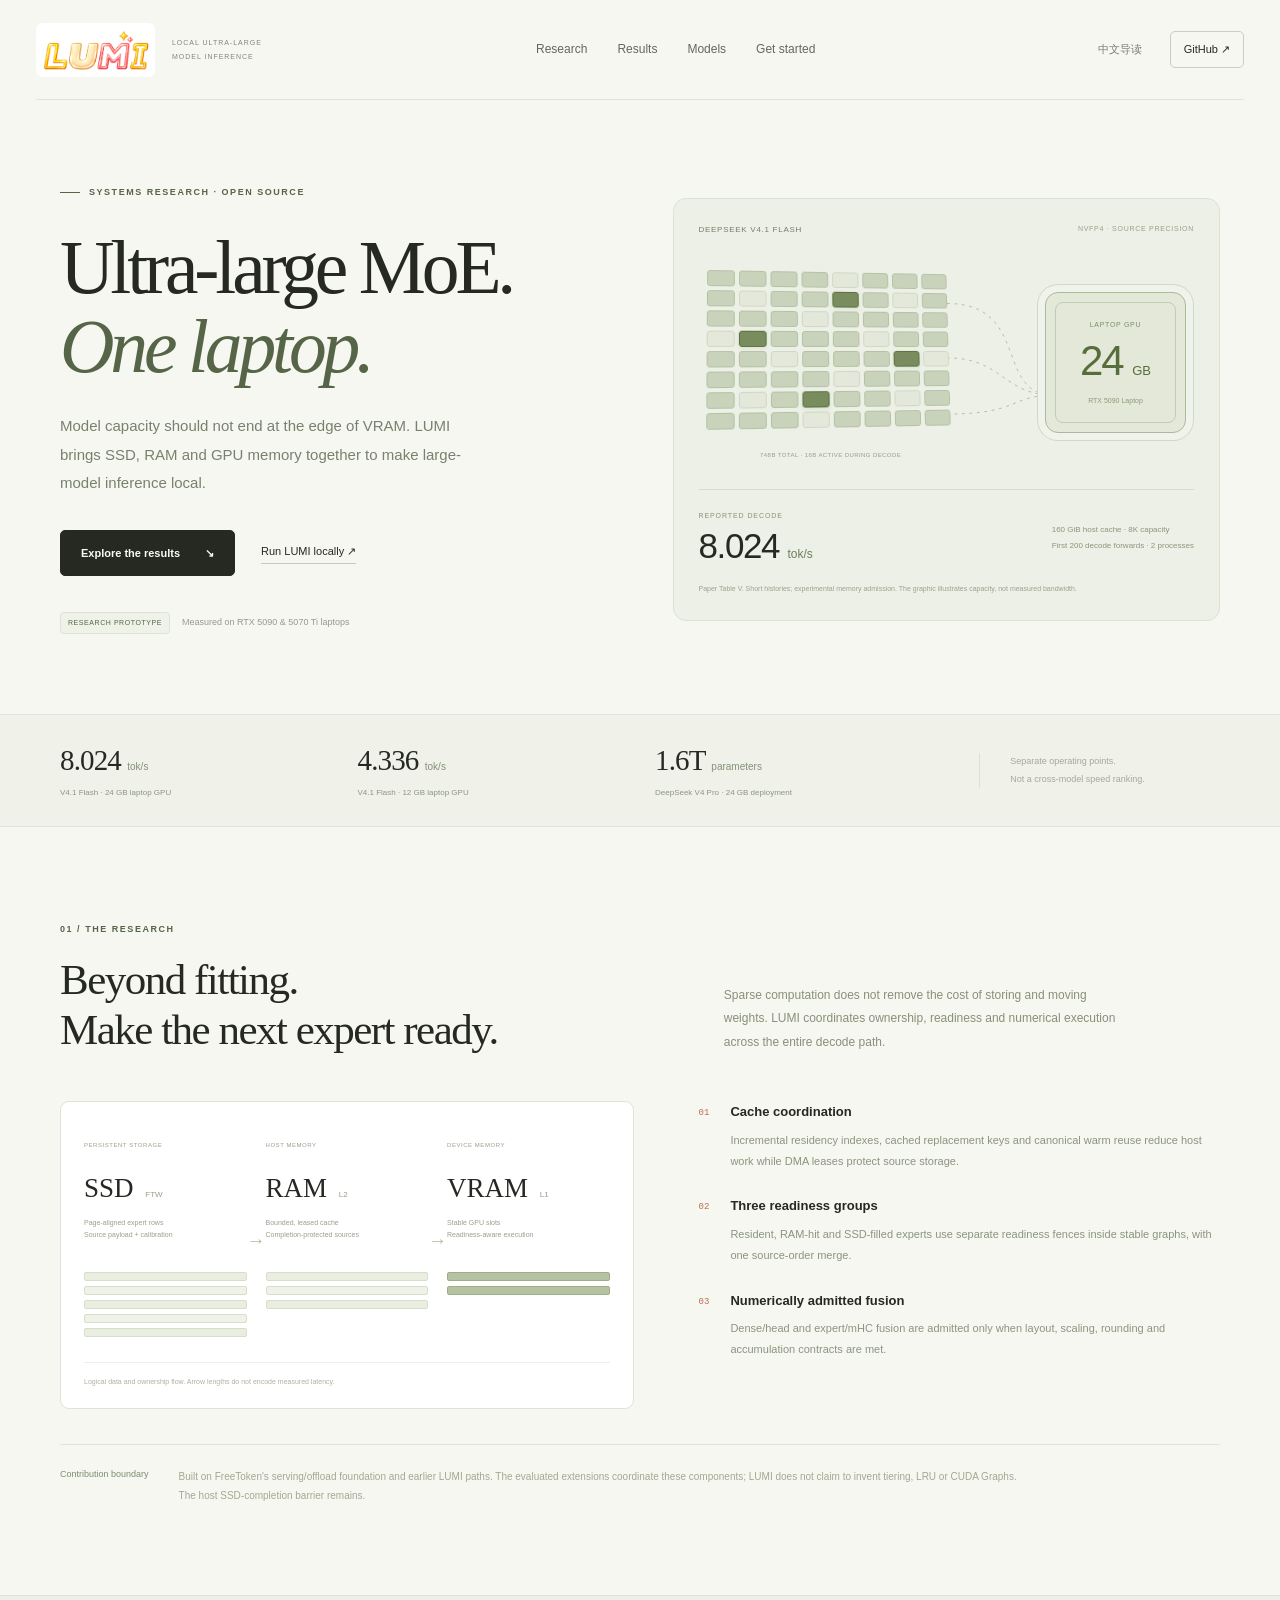
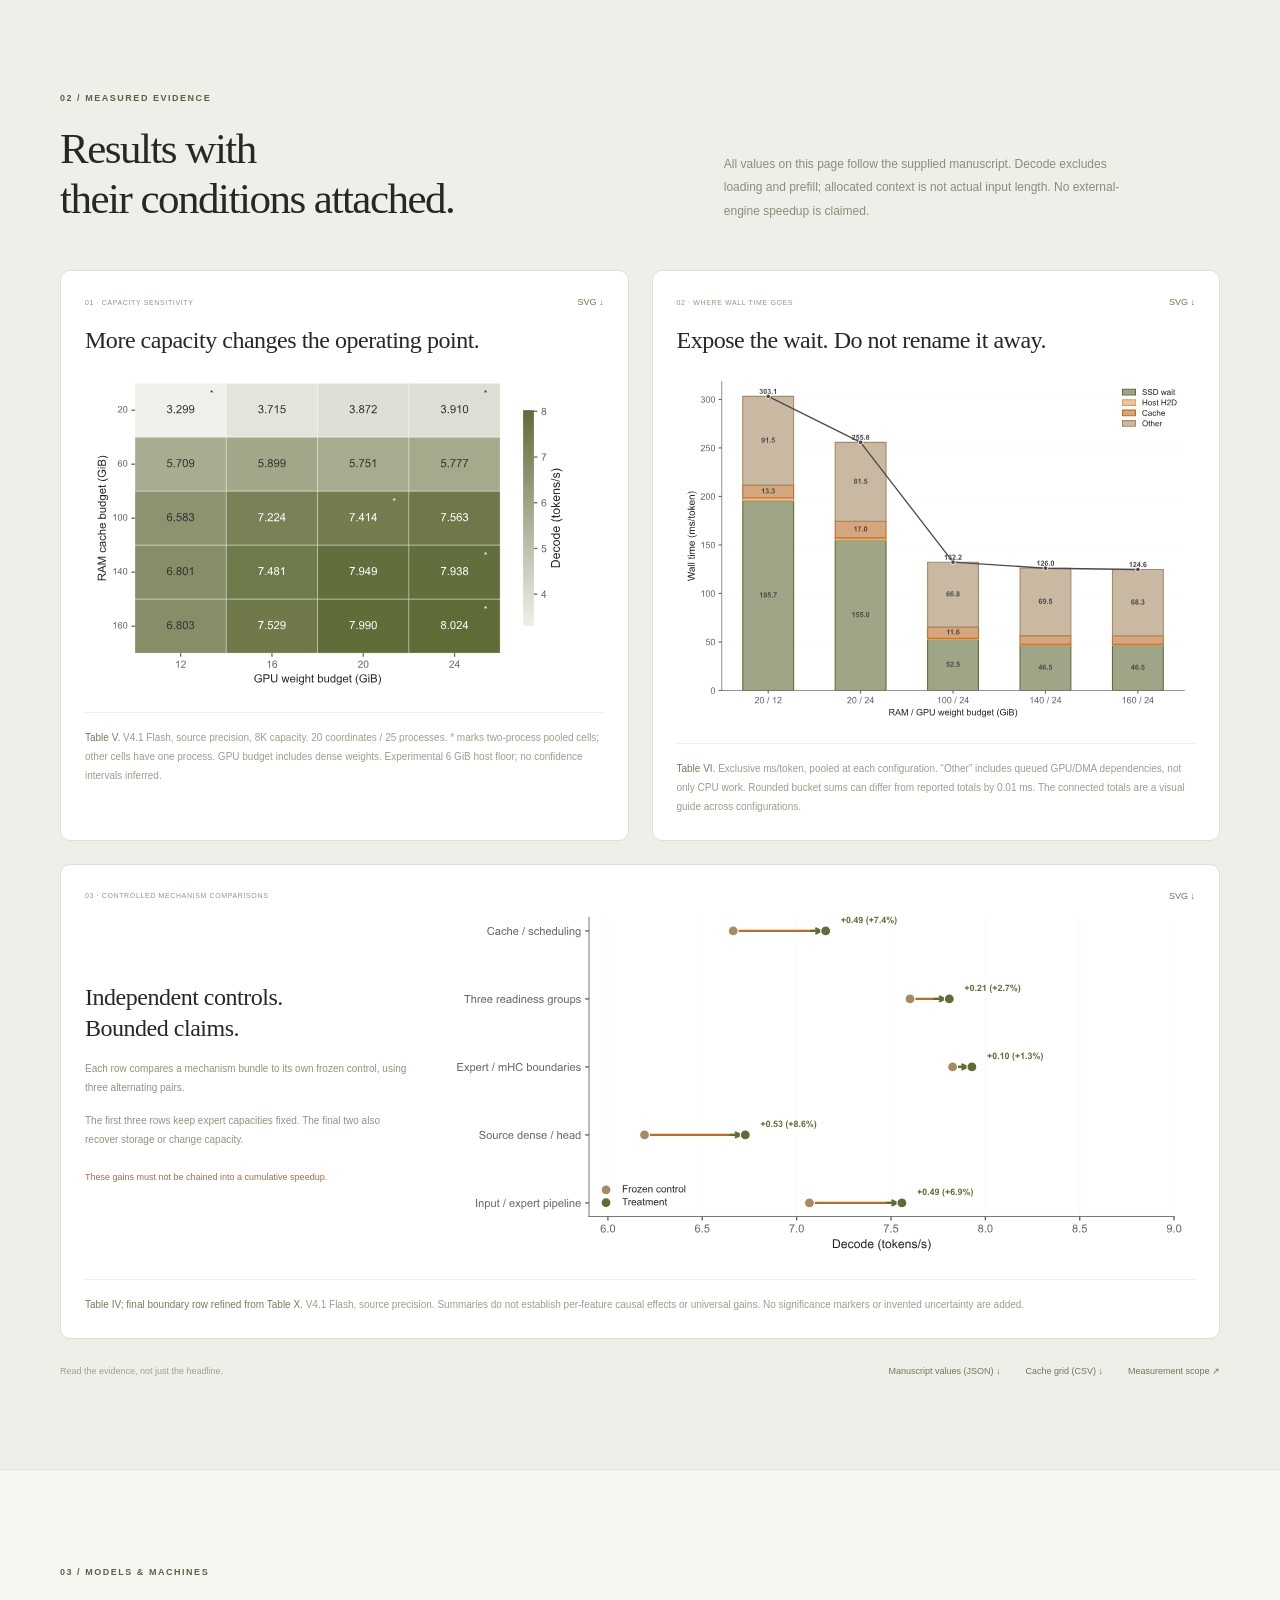
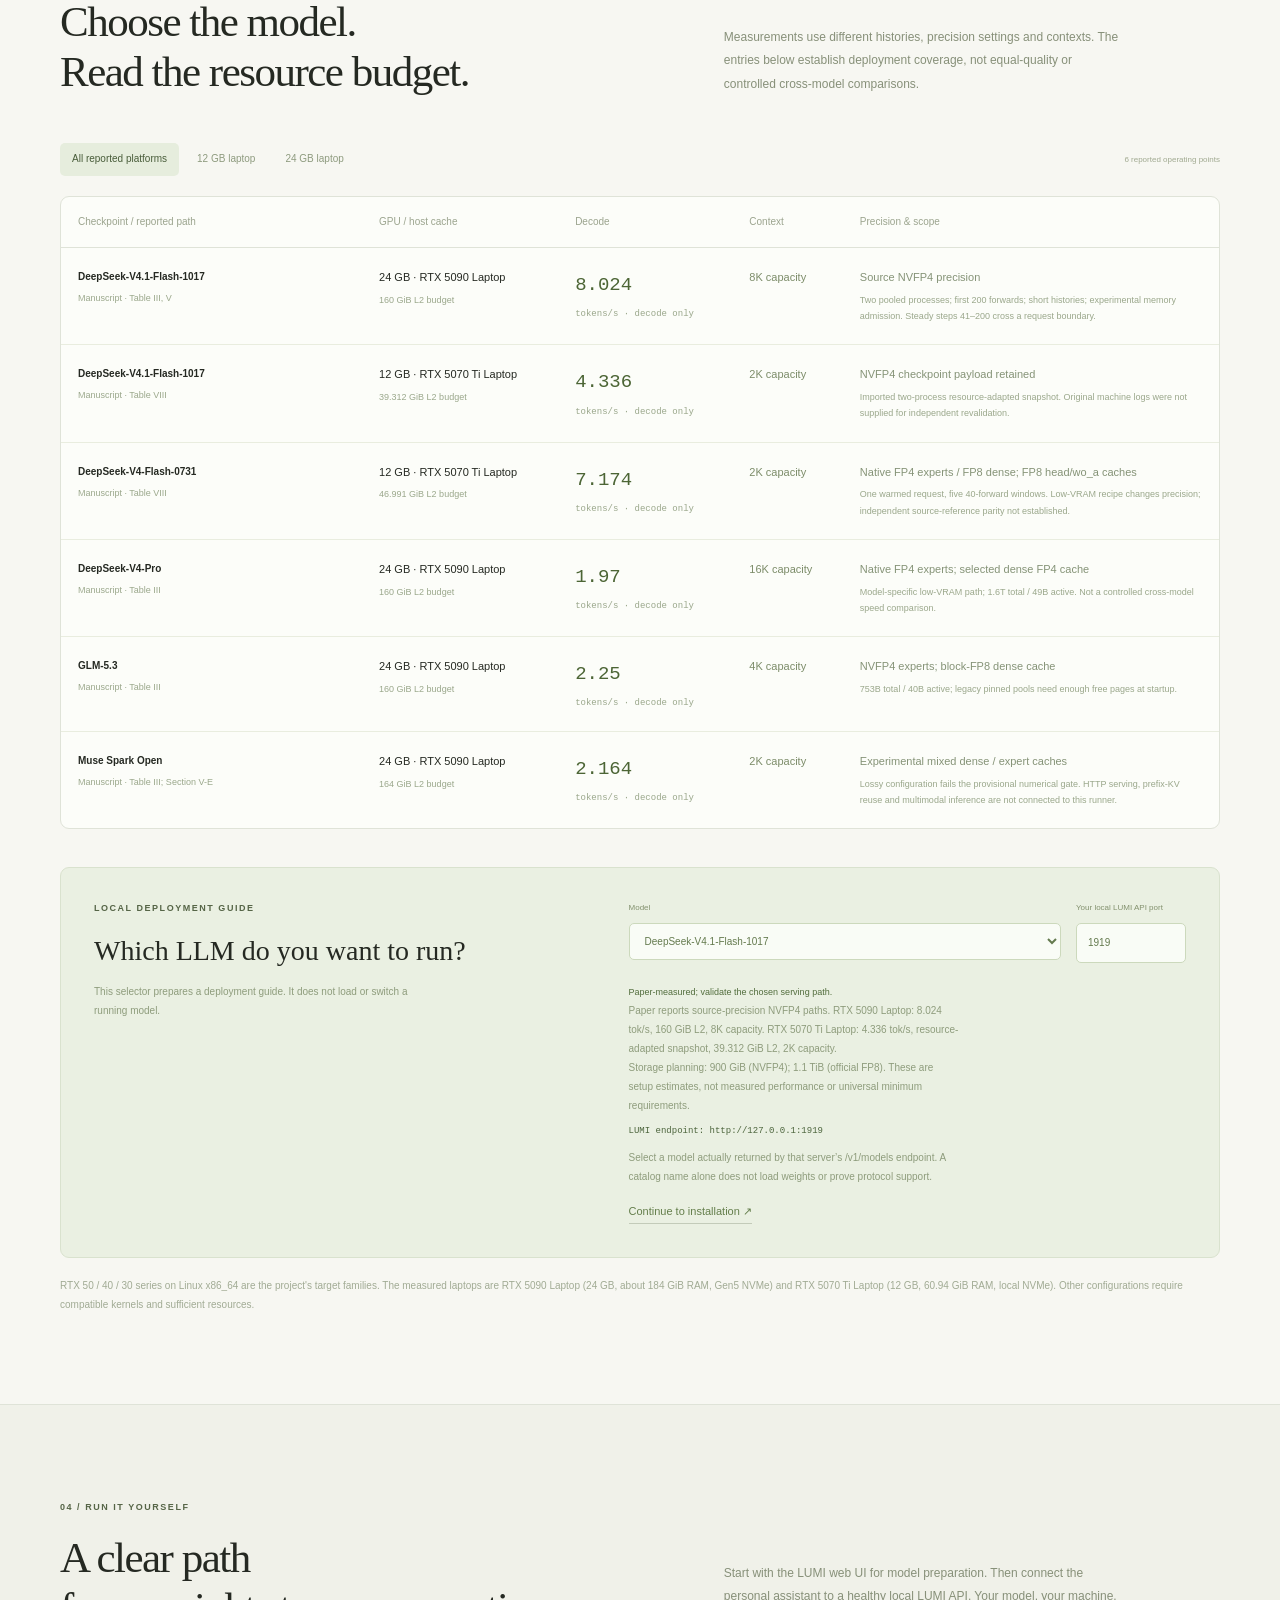
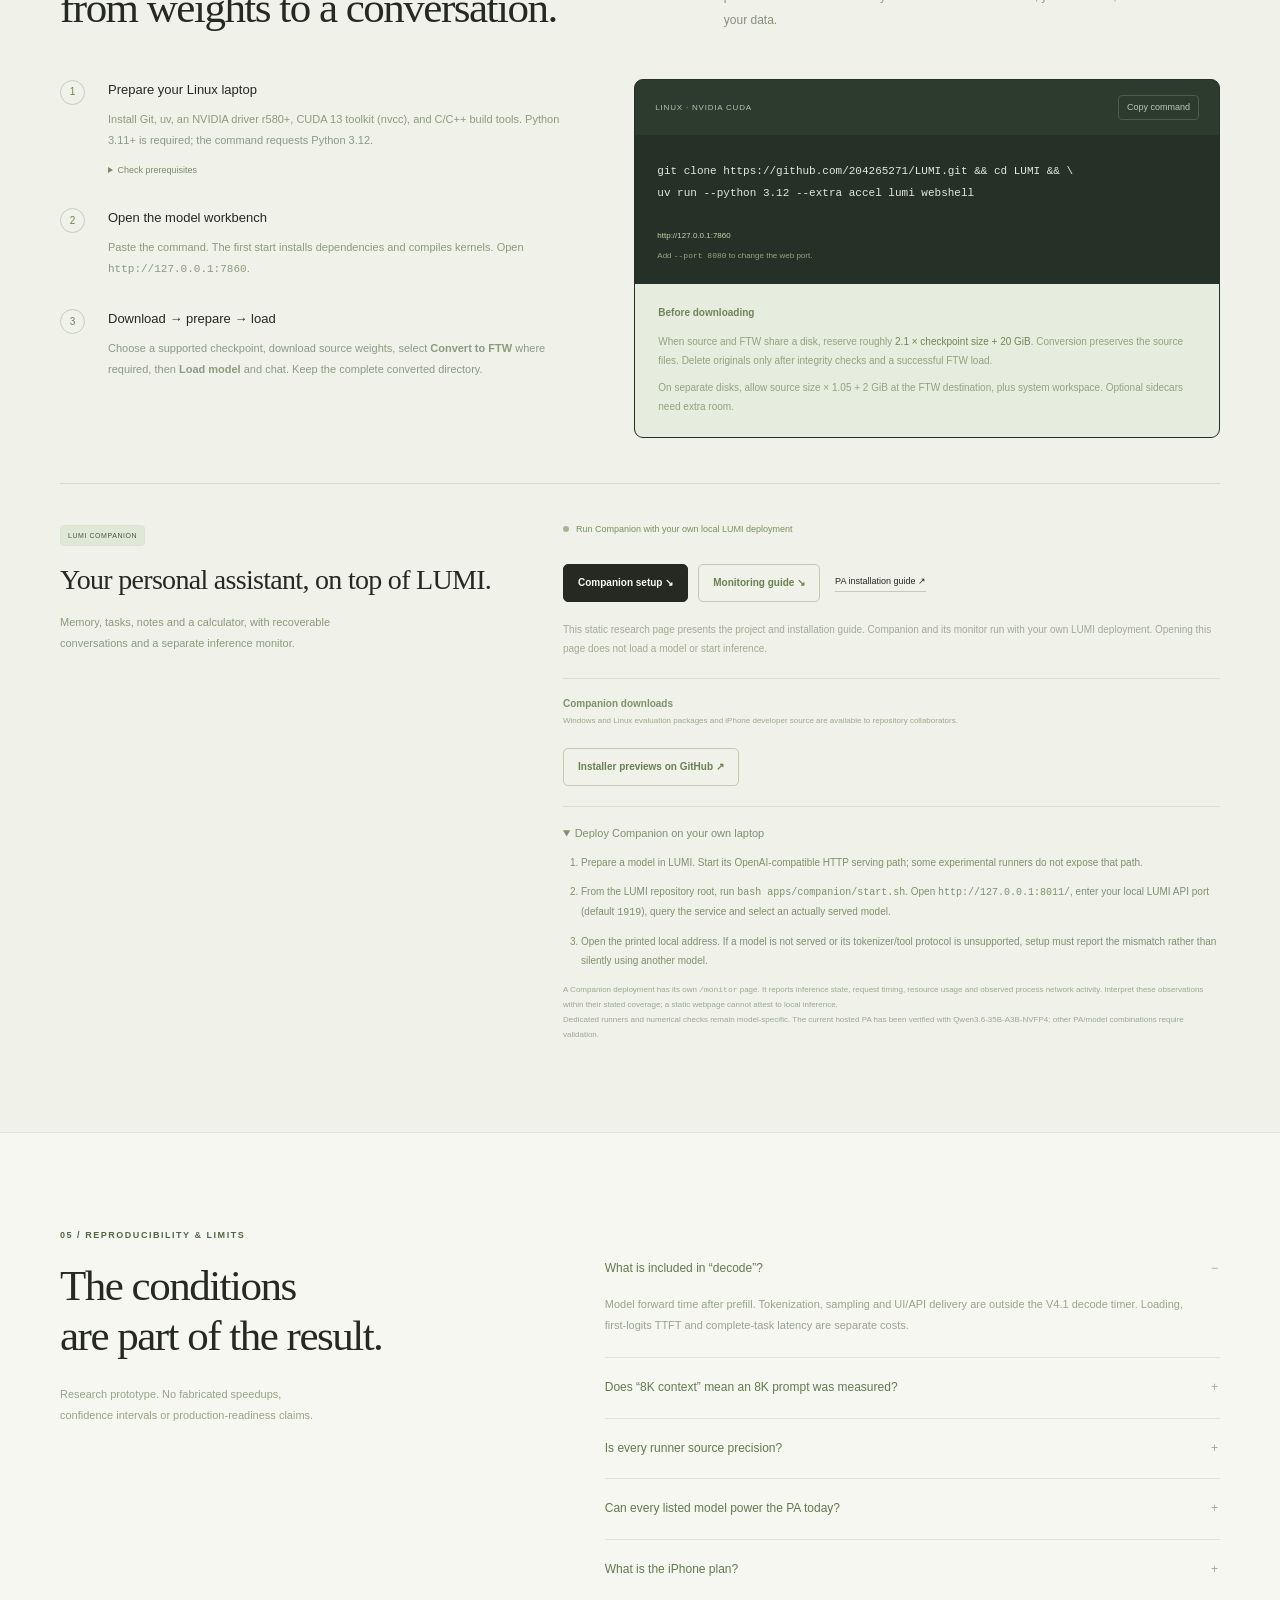
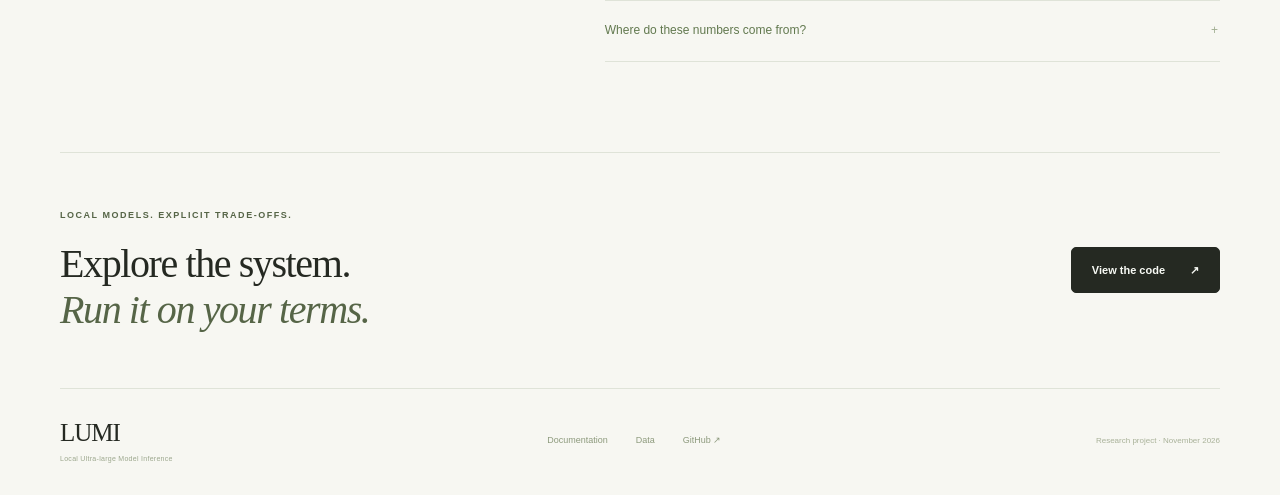
==== index.html @ 4a83f5e3 "Publish LUMI research homepage" ====
<!doctype html>
<html lang="en"><head><meta charset="utf-8"><meta name="viewport" content="width=device-width,initial-scale=1"><meta name="description" content="LUMI coordinates SSD, RAM and VRAM to run ultra-large MoE models on a single laptop GPU. Research, measured results and local deployment guides."><meta name="theme-color" content="#f7f7f2"><title>LUMI · Local Ultra-large Model Inference</title><link rel="icon" href="./assets/lumi-logo.png"><link rel="stylesheet" href="./style.css"></head>
<body><a class="skip" href="#main">Skip to content</a>
<header class="site-header"><a class="logo" href="#"><img src="./assets/lumi-logo.png" alt="LUMI"><span>LOCAL ULTRA-LARGE<br>MODEL INFERENCE</span></a><nav aria-label="Main navigation"><a href="#research" data-i18n="navResearch">Research</a><a href="#results" data-i18n="navResults">Results</a><a href="#models" data-i18n="navModels">Models</a><a href="#start" data-i18n="navStart">Get started</a></nav><div class="header-actions"><button id="language" aria-label="Switch language">中文</button><a class="code-link" href="https://github.com/204265271/LUMI" target="_blank" rel="noopener">GitHub ↗</a></div></header>
<main id="main"><section class="hero wrap"><div class="hero-copy"><div class="eyebrow"><span class="tiny-line"></span> SYSTEMS RESEARCH · OPEN SOURCE</div><h1 data-i18n="heroTitle">Ultra-large MoE.<br><em>One laptop.</em></h1><p class="hero-summary" data-i18n="heroSummary">Model capacity should not end at the edge of VRAM. LUMI brings SSD, RAM and GPU memory together to make large-model inference local.</p><div class="hero-actions"><a class="button primary" href="#results" data-i18n="exploreResults">Explore the results <span>↘</span></a><a class="text-button" href="#start" data-i18n="runLocally">Run LUMI locally ↗</a></div><div class="hero-foot"><span class="pill">RESEARCH PROTOTYPE</span><span data-i18n="heroFoot">Measured on RTX 5090 &amp; 5070 Ti laptops</span></div></div>
<div class="hero-visual"><div class="visual-heading"><span>DEEPSEEK V4.1 FLASH</span><span>NVFP4 · SOURCE PRECISION</span></div><div class="capacity-visual"><div class="weight-field" aria-hidden="true"><div class="weight-grid" id="weightGrid"></div><span class="field-caption">748B TOTAL · 16B ACTIVE DURING DECODE</span></div><div class="gpu-block"><div class="chip-line"></div><span>LAPTOP GPU</span><b>24 <small>GB</small></b><span class="gpu-caption">RTX 5090 Laptop</span></div><svg class="hero-connection" viewBox="0 0 460 270" aria-hidden="true"><path d="M230 72 C320 72 280 170 345 170"/><path d="M230 130 C290 130 290 170 345 170"/><path d="M230 190 C310 190 295 170 345 170"/></svg></div><div class="hero-result"><div><small>REPORTED DECODE</small><b>8.024 <span>tok/s</span></b></div><p>160 GiB host cache · 8K capacity<br>First 200 decode forwards · 2 processes</p></div><div class="visual-note" data-i18n="heroNote">Paper Table V. Short histories; experimental memory admission. The graphic illustrates capacity, not measured bandwidth.</div></div></section>
<section class="result-strip"><div class="wrap strip-inner"><div><b>8.024 <small>tok/s</small></b><span>V4.1 Flash · 24 GB laptop GPU</span></div><div><b>4.336 <small>tok/s</small></b><span>V4.1 Flash · 12 GB laptop GPU</span></div><div><b>1.6T <small>parameters</small></b><span>DeepSeek V4 Pro · 24 GB deployment</span></div><p data-i18n="stripNote">Separate operating points.<br>Not a cross-model speed ranking.</p></div></section>

<section id="research" class="wrap section research"><div class="section-top"><div><div class="eyebrow">01 / THE RESEARCH</div><h2 data-i18n="researchTitle">Beyond fitting.<br>Make the next expert ready.</h2></div><p class="section-lead" data-i18n="researchLead">Sparse computation does not remove the cost of storing and moving weights. LUMI coordinates ownership, readiness and numerical execution across the entire decode path.</p></div><div class="research-layout"><div class="storage-flow" aria-label="SSD to RAM to VRAM hierarchy"><div class="tier"><small>PERSISTENT STORAGE</small><b>SSD <span>FTW</span></b><p>Page-aligned expert rows<br>Source payload + calibration</p><div class="tier-rows"><i></i><i></i><i></i><i></i><i></i></div></div><span class="tier-arrow">→</span><div class="tier"><small>HOST MEMORY</small><b>RAM <span>L2</span></b><p>Bounded, leased cache<br>Completion-protected sources</p><div class="tier-rows"><i></i><i></i><i></i></div></div><span class="tier-arrow">→</span><div class="tier gpu-tier"><small>DEVICE MEMORY</small><b>VRAM <span>L1</span></b><p>Stable GPU slots<br>Readiness-aware execution</p><div class="tier-rows"><i></i><i></i></div></div><p class="flow-caption">Logical data and ownership flow. Arrow lengths do not encode measured latency.</p></div><div class="contributions"><article><span>01</span><div><h3>Cache coordination</h3><p>Incremental residency indexes, cached replacement keys and canonical warm reuse reduce host work while DMA leases protect source storage.</p></div></article><article><span>02</span><div><h3>Three readiness groups</h3><p>Resident, RAM-hit and SSD-filled experts use separate readiness fences inside stable graphs, with one source-order merge.</p></div></article><article><span>03</span><div><h3>Numerically admitted fusion</h3><p>Dense/head and expert/mHC fusion are admitted only when layout, scaling, rounding and accumulation contracts are met.</p></div></article></div></div><div class="research-boundary"><strong>Contribution boundary</strong><p>Built on FreeToken's serving/offload foundation and earlier LUMI paths. The evaluated extensions coordinate these components; LUMI does not claim to invent tiering, LRU or CUDA Graphs. The host SSD-completion barrier remains.</p></div></section>

<section id="results" class="results-section"><div class="wrap section"><div class="section-top"><div><div class="eyebrow">02 / MEASURED EVIDENCE</div><h2 data-i18n="resultsTitle">Results with<br>their conditions attached.</h2></div><p class="section-lead" data-i18n="resultsLead">All values on this page follow the supplied manuscript. Decode excludes loading and prefill; allocated context is not actual input length. No external-engine speedup is claimed.</p></div>
<div class="evidence-grid"><article class="figure-card"><div class="figure-heading"><span>01 · CAPACITY SENSITIVITY</span><a href="./assets/cache-grid.svg" download>SVG ↓</a></div><h3>More capacity changes the operating point.</h3><a class="figure-image" href="./assets/cache-grid.png" target="_blank" rel="noopener"><img src="./assets/cache-grid.svg" alt="Decode throughput over five RAM cache budgets and four GPU weight budgets. Values range from 3.299 to 8.024 tokens per second." loading="lazy"></a><p class="figure-caption"><b>Table V.</b> V4.1 Flash, source precision, 8K capacity. 20 coordinates / 25 processes. * marks two-process pooled cells; other cells have one process. GPU budget includes dense weights. Experimental 6 GiB host floor; no confidence intervals inferred.</p></article><article class="figure-card"><div class="figure-heading"><span>02 · WHERE WALL TIME GOES</span><a href="./assets/wall-partition.svg" download>SVG ↓</a></div><h3>Expose the wait. Do not rename it away.</h3><a class="figure-image" href="./assets/wall-partition.png" target="_blank" rel="noopener"><img src="./assets/wall-partition.svg" alt="Wall time partition for selected cache configurations. Other includes queued GPU and DMA dependencies." loading="lazy"></a><p class="figure-caption"><b>Table VI.</b> Exclusive ms/token, pooled at each configuration. “Other” includes queued GPU/DMA dependencies, not only CPU work. Rounded bucket sums can differ from reported totals by 0.01 ms. The connected totals are a visual guide across configurations.</p></article></div>
<article class="figure-card wide-figure"><div class="figure-heading"><span>03 · CONTROLLED MECHANISM COMPARISONS</span><a href="./assets/mechanisms.svg" download>SVG ↓</a></div><div class="mechanism-layout"><div><h3>Independent controls.<br>Bounded claims.</h3><p>Each row compares a mechanism bundle to its own frozen control, using three alternating pairs.</p><p>The first three rows keep expert capacities fixed. The final two also recover storage or change capacity.</p><p class="accent-note">These gains must not be chained into a cumulative speedup.</p></div><a class="figure-image" href="./assets/mechanisms.png" target="_blank" rel="noopener"><img src="./assets/mechanisms.svg" alt="Independent control versus treatment decode rates for five mechanism bundles. Controls differ across rows." loading="lazy"></a></div><p class="figure-caption"><b>Table IV; final boundary row refined from Table X.</b> V4.1 Flash, source precision. Summaries do not establish per-feature causal effects or universal gains. No significance markers or invented uncertainty are added.</p></article>
<div class="data-access"><span>Read the evidence, not just the headline.</span><div><a href="./data/results.json" download>Manuscript values (JSON) ↓</a><a href="./data/cache-grid.csv" download>Cache grid (CSV) ↓</a><a href="#scope">Measurement scope ↗</a></div></div></div></section>

<section id="models" class="wrap section"><div class="section-top"><div><div class="eyebrow">03 / MODELS &amp; MACHINES</div><h2 data-i18n="modelsTitle">Choose the model.<br>Read the resource budget.</h2></div><p class="section-lead">Measurements use different histories, precision settings and contexts. The entries below establish deployment coverage, not equal-quality or controlled cross-model comparisons.</p></div><div class="model-toolbar"><div class="filters" role="group" aria-label="Filter measured laptop platforms"><button class="selected" data-filter="all">All reported platforms</button><button data-filter="12">12 GB laptop</button><button data-filter="24">24 GB laptop</button></div><span id="modelCount"></span></div><div class="table-frame"><table class="model-table"><thead><tr><th>Checkpoint / reported path</th><th>GPU / host cache</th><th>Decode</th><th>Context</th><th>Precision &amp; scope</th></tr></thead><tbody id="deploymentRows"></tbody></table></div>
<div class="model-planner"><div><div class="eyebrow">LOCAL DEPLOYMENT GUIDE</div><h3>Which LLM do you want to run?</h3><p>This selector prepares a deployment guide. It does not load or switch a running model.</p></div><div class="planner-form"><label for="modelSelect">Model</label><select id="modelSelect"></select><label for="apiPort">Your local LUMI API port</label><input id="apiPort" type="number" min="1024" max="65535" value="1919"><div id="modelPlan" class="model-plan" aria-live="polite"></div><a href="#start" class="text-button">Continue to installation ↗</a></div></div><p class="small-note">RTX 50 / 40 / 30 series on Linux x86_64 are the project's target families. The measured laptops are RTX 5090 Laptop (24 GB, about 184 GiB RAM, Gen5 NVMe) and RTX 5070 Ti Laptop (12 GB, 60.94 GiB RAM, local NVMe). Other configurations require compatible kernels and sufficient resources.</p></section>

<section id="start" class="start-section"><div class="wrap section"><div class="section-top"><div><div class="eyebrow">04 / RUN IT YOURSELF</div><h2 data-i18n="startTitle">A clear path<br>from weights to a conversation.</h2></div><p class="section-lead">Start with the LUMI web UI for model preparation. Then connect the personal assistant to a healthy local LUMI API. Your model, your machine, your data.</p></div><div class="install-layout"><div class="install-steps"><article><span>1</span><div><h3>Prepare your Linux laptop</h3><p>Install Git, uv, an NVIDIA driver r580+, CUDA 13 toolkit (nvcc), and C/C++ build tools. Python 3.11+ is required; the command requests Python 3.12.</p><details><summary>Check prerequisites</summary><pre>nvidia-smi
nvcc --version
git --version
uv --version
g++ --version</pre></details></div></article><article><span>2</span><div><h3>Open the model workbench</h3><p>Paste the command. The first start installs dependencies and compiles kernels. Open <code>http://127.0.0.1:7860</code>.</p></div></article><article><span>3</span><div><h3>Download → prepare → load</h3><p>Choose a supported checkpoint, download source weights, select <b>Convert to FTW</b> where required, then <b>Load model</b> and chat. Keep the complete converted directory.</p></div></article></div><div class="command-panel"><div class="command-title"><span>LINUX · NVIDIA CUDA</span><button data-copy="installCommand">Copy command</button></div><pre id="installCommand">git clone https://github.com/204265271/LUMI.git &amp;&amp; cd LUMI &amp;&amp; \
uv run --python 3.12 --extra accel lumi webshell</pre><div class="command-bottom"><span>http://127.0.0.1:7860</span><span>Add <code>--port 8080</code> to change the web port.</span></div><div class="disk-note"><h4>Before downloading</h4><p>When source and FTW share a disk, reserve roughly <b>2.1 × checkpoint size + 20 GiB</b>. Conversion preserves the source files. Delete originals only after integrity checks and a successful FTW load.</p><p>On separate disks, allow source size × 1.05 + 2 GiB at the FTW destination, plus system workspace. Optional sidecars need extra room.</p></div></div></div>
<div class="pa-guide"><div class="pa-guide-heading"><span class="pill dark">LUMI COMPANION</span><h3>Your personal assistant, on top of LUMI.</h3><p>Memory, tasks, notes and a calculator, with recoverable conversations and a separate inference monitor.</p></div><div class="pa-guide-content"><div class="live-status"><i id="statusDot"></i><span id="liveStatus">Run Companion on your own device</span><small id="liveModel"></small></div><div class="pa-actions"><a class="button primary" id="companionLink" href="#pa-setup">Companion setup ↘</a><a class="button outline" id="monitorLink" href="#pa-monitoring">Monitoring guide ↘</a><a class="text-button" href="https://github.com/204265271/LUMI/blob/main/apps/companion/README.md" target="_blank" rel="noopener">PA installation guide ↗</a></div><p class="small-note">This static research page presents the project and installation guide. Companion and its monitor run with your own LUMI deployment. Opening this page does not load a model or start inference.</p><section id="pa-downloads" class="pa-instructions"><h4>Companion downloads</h4><p>Windows and Linux evaluation packages and iPhone developer source are available to repository collaborators.</p><div class="pa-actions"><a class="button outline" href="https://github.com/204265271/LUMI/releases/tag/pa-preview-setup2">Installer previews on GitHub ↗</a></div></section><details id="pa-setup" class="pa-instructions" open><summary>Deploy Companion on your own laptop</summary><ol><li>Prepare a model in LUMI. Start its OpenAI-compatible HTTP serving path; some experimental runners do not expose that path.</li><li>From the LUMI repository root, run <code>bash apps/companion/start.sh</code>. Open <code>http://127.0.0.1:8011/</code>, enter your local LUMI API port (default <code>1919</code>), query the service and select an actually served model.</li><li>Open the printed local address. If a model is not served or its tokenizer/tool protocol is unsupported, setup must report the mismatch rather than silently using another model.</li></ol><p id="pa-monitoring">A Companion deployment has its own <code>/monitor</code> page. It reports inference state, request timing, resource usage and observed process network activity. Interpret these observations within their stated coverage; a static webpage cannot attest to local inference.</p><p>Dedicated runners and numerical checks remain model-specific. The current hosted PA has been verified with Qwen3.6-35B-A3B-NVFP4; other PA/model combinations require validation.</p></details></div></div></div></section>

<section id="scope" class="wrap section scope-section"><div class="eyebrow">05 / REPRODUCIBILITY &amp; LIMITS</div><div class="scope-layout"><div><h2 data-i18n="scopeTitle">The conditions<br>are part of the result.</h2><p>Research prototype. No fabricated speedups, confidence intervals or production-readiness claims.</p></div><div class="faq"><details open><summary>What is included in “decode”?</summary><p>Model forward time after prefill. Tokenization, sampling and UI/API delivery are outside the V4.1 decode timer. Loading, first-logits TTFT and complete-task latency are separate costs.</p></details><details><summary>Does “8K context” mean an 8K prompt was measured?</summary><p>No. It denotes allocated capacity unless an actual input length is explicitly reported. The main decode measurements use short histories. Populated-state parity checks do not establish full-length prefill performance or long-document accuracy.</p></details><details><summary>Is every runner source precision?</summary><p>No. V4.1 source-precision results are distinct from low-VRAM dense caches and Muse's lossy experiment. Muse's optional mixed cache fails the provisional numerical gate. Precision choices are attached to each operating point.</p></details><details><summary>Can every listed model power the PA today?</summary><p>No. A deployed LUMI HTTP endpoint and compatible tokenization/tool protocol are required. Muse's reported experimental runner has no connected HTTP serving. Qwen3.8-Flash-Next is a requested integration, not a measured result in the manuscript.</p></details><details><summary>What is the iPhone plan?</summary><p>A native, offline PA that runs inference on the iPhone itself. Integration is waiting for the colleague's iPhone inference code and model format. A phone webpage connected to the 5090 server will not be presented as on-device inference.</p></details><details><summary>Where do these numbers come from?</summary><p>The supplied manuscript, <i>LUMI: Efficient Large MoE Inference on a Single Laptop GPU</i>, is the authoritative source. Imported 5070 Ti results have their stated evidence limitations. Download the underlying table values above. The full draft is not redistributed by this site.</p></details></div></div></section>
<section class="closing wrap"><div><span class="eyebrow">LOCAL MODELS. EXPLICIT TRADE-OFFS.</span><h2>Explore the system.<br><em>Run it on your terms.</em></h2></div><a class="button primary" href="https://github.com/204265271/LUMI" target="_blank" rel="noopener">View the code <span>↗</span></a></section>
</main><footer class="wrap"><a class="footer-logo" href="#">LUMI<span>Local Ultra-large Model Inference</span></a><div><a href="#start">Documentation</a><a href="./data/results.json">Data</a><a href="https://github.com/204265271/LUMI" target="_blank" rel="noopener">GitHub ↗</a></div><small>Research project · November 2026</small></footer><div id="toast" role="status" class="toast hidden"></div><script src="./site-config.js" defer></script><script src="./app.js" defer></script></body></html>
---- style.css ----
:root{--bg:#f7f7f2;--paper:#fff;--ink:#252922;--muted:#767d71;--line:#dfe3d8;--olive:#566547;--orange:#b96e4e;--pale:#eaf0e1;--soft:#eeeee6}*{box-sizing:border-box}html{scroll-behavior:smooth;scroll-padding-top:90px}body{margin:0;background:var(--bg);color:var(--ink);font:14px/1.65 Arial,"Microsoft YaHei",sans-serif;-webkit-font-smoothing:antialiased}button,input,select{font:inherit}a{color:inherit;text-decoration:none}button,a,input,select,summary{outline-offset:5px}button,summary{cursor:pointer}button{color:inherit}img{max-width:100%;display:block}h1,h2,h3,h4,p{margin:0}button{border:0;background:none}.wrap{width:min(1160px,calc(100% - 72px));margin-inline:auto}.site-header{height:100px;display:flex;align-items:center;justify-content:space-between;width:min(1360px,calc(100% - 72px));margin:auto;border-bottom:1px solid var(--line);gap:25px}.logo{display:flex;align-items:center;gap:17px}.logo img{width:119px;height:54px;object-fit:contain;background:#fff;border-radius:7px;padding:2px}.logo span{font-size:7px;letter-spacing:.14em;color:#818777;line-height:1.9}.site-header nav{display:flex;gap:30px;font-size:12px;color:#62695b}.site-header nav a:hover{color:var(--orange)}.header-actions{display:flex;align-items:center;gap:20px;font-size:11px}.header-actions>button{color:var(--muted);padding:8px}.code-link{border:1px solid #c7cfc0;padding:8px 13px;border-radius:5px}.hero{display:grid;grid-template-columns:1fr 1fr;gap:65px;align-items:center;padding-top:85px;padding-bottom:80px}.eyebrow{font-size:9px;letter-spacing:.17em;font-weight:600;color:var(--olive);display:flex;align-items:center;gap:9px}.tiny-line{display:inline-block;width:20px;height:1px;background:var(--olive)}h1{font:500 clamp(52px,5.9vw,82px)/1.05 Georgia,"Times New Roman","Microsoft YaHei",serif;letter-spacing:-.055em;margin-top:28px}h1 em,h2 em{font-weight:400;color:var(--olive)}.hero-summary{font-size:15px;color:#77816d;max-width:410px;line-height:1.9;margin-top:26px}.hero-actions{display:flex;align-items:center;gap:26px;margin-top:32px}.button{display:inline-flex;align-items:center;justify-content:center;gap:25px;border-radius:5px;padding:13px 20px;font-size:11px;font-weight:600;white-space:nowrap;transition:background .15s,transform .15s}.button.primary{background:var(--ink);color:#f8faf5;border:1px solid var(--ink)}.button.primary:hover{background:var(--olive);border-color:var(--olive);transform:translateY(-1px)}.text-button{font-size:11px;border-bottom:1px solid #c3cbb9;padding-bottom:3px}.text-button:hover{color:var(--orange)}.hero-foot{display:flex;gap:12px;align-items:center;margin-top:36px;font-size:9px;color:#939a8a}.pill{display:inline-block;border:1px solid #dce4d1;border-radius:4px;padding:4px 7px;font-size:7px;letter-spacing:.08em;color:var(--olive);background:#eef2e9;white-space:nowrap}.pill.dark{background:#e1e7d7;color:#45563b}.hero-visual{background:#edf0e6;border:1px solid #dce1d0;border-radius:13px;padding:24px 25px;position:relative}.visual-heading{display:flex;justify-content:space-between;font-size:8px;letter-spacing:.09em;color:#747f65;gap:12px}.visual-heading span:last-child{color:#97a087;font-size:7px}.capacity-visual{height:253px;position:relative;display:flex;align-items:center;justify-content:space-between;padding:25px 8px 25px 4px}.weight-field{width:53%;z-index:2}.weight-grid{display:grid;grid-template-columns:repeat(8,1fr);gap:4px;transform:perspective(600px) rotateY(8deg) rotateX(5deg);padding:6px}.weight-grid i{height:16px;background:#c9d2bb;border:1px solid #b6c1a4;border-radius:3px}.weight-grid i:nth-child(5n){background:#e4e8db;border-color:#cfd8c1}.weight-grid i:nth-child(13n){background:#788c5e;border-color:#5b7240;box-shadow:0 1px 4px #3e5e321f}.field-caption{font-size:6px;letter-spacing:.07em;display:block;text-align:center;margin-top:18px;color:#939d85}.gpu-block{width:141px;height:141px;border:1px solid #adb99d;display:flex;align-items:center;justify-content:center;flex-direction:column;border-radius:13px;background:#e3e8d9;box-shadow:0 0 0 7px #f0f3eb,0 0 0 8px #d1d9c5;z-index:3;position:relative}.gpu-block>span:first-of-type{font-size:7px;letter-spacing:.1em;color:#7c8d68}.gpu-block b{font-size:42px;font-weight:500;color:#576d3c;letter-spacing:-.05em;line-height:1.3;margin-top:4px}.gpu-block b small{font-size:13px;letter-spacing:0}.gpu-caption{font-size:7px;color:#8b9c76;margin-top:6px}.chip-line{position:absolute;inset:9px;border:1px solid #c1cdb0;border-radius:8px;pointer-events:none}.hero-connection{position:absolute;inset:0;width:100%;height:100%;pointer-events:none;z-index:1}.hero-connection path{stroke:#aebca0;fill:none;stroke-width:1;stroke-dasharray:3 5}.hero-result{border-top:1px solid #d4ddc7;padding-top:20px;display:flex;align-items:center;justify-content:space-between;gap:20px}.hero-result small{display:block;font-size:7px;letter-spacing:.13em;color:#869476;margin-bottom:5px}.hero-result b{font-size:35px;font-weight:500;letter-spacing:-.04em;line-height:1.1}.hero-result b span{font-size:12px;letter-spacing:0;font-weight:400;color:#6e7d5f}.hero-result p{font-size:8px;color:#8a957d;line-height:1.9}.visual-note{font-size:7px;color:#9aa38f;line-height:1.8;margin-top:18px}.result-strip{border-top:1px solid var(--line);border-bottom:1px solid var(--line);background:#f0f2ea}.strip-inner{display:grid;grid-template-columns:1fr 1fr 1.1fr .9fr;padding-top:27px;padding-bottom:27px;gap:30px;align-items:center}.strip-inner b{font:500 29px/1.3 Georgia,serif;letter-spacing:-.03em}.strip-inner small{font:10px Arial,sans-serif;color:#839176;letter-spacing:0}.strip-inner span{display:block;font-size:8px;color:#8a9580;margin-top:7px}.strip-inner p{font-size:9px;color:#a1aa96;border-left:1px solid #dce2d3;padding-left:30px;line-height:1.9}.section{padding-top:95px;padding-bottom:90px}.section-top{display:grid;grid-template-columns:1fr .85fr;gap:80px;align-items:end;margin-bottom:47px}h2{font:500 43px/1.15 Georgia,"Times New Roman","Microsoft YaHei",serif;letter-spacing:-.035em;margin-top:18px}.section-lead{font-size:12px;line-height:1.95;color:#879079;max-width:400px}.research-layout{display:grid;grid-template-columns:1.1fr 1fr;gap:65px;align-items:start}.storage-flow{display:grid;grid-template-columns:1fr 19px 1fr 19px 1fr;background:#fff;border:1px solid var(--line);border-radius:9px;padding:29px 23px 20px;align-items:center}.tier{min-width:0}.tier>small{font-size:6px;letter-spacing:.09em;color:#96a18b}.tier b{display:block;font:500 27px/1.5 Georgia,serif;margin:14px 0 8px}.tier b span{font:8px Arial,sans-serif;color:#94a183;margin-left:5px}.tier p{font-size:7px;color:#97a18c;line-height:1.8;min-height:39px}.tier-rows{display:grid;gap:5px;margin-top:16px;min-height:78px;align-content:start}.tier-rows i{height:9px;background:#e9eee1;border:1px solid #d6dfc9;border-radius:2px}.tier-rows i:nth-child(2n){background:#eff2e9}.gpu-tier .tier-rows i{background:#b6c3a3;border-color:#9eaf85}.tier-arrow{font-size:19px;color:#b2be9f;align-self:center;text-align:center}.flow-caption{grid-column:1/-1;font-size:7px;color:#abb39f;line-height:1.8;border-top:1px solid #edf0e6;padding-top:13px;margin-top:12px}.contributions article{display:flex;gap:21px;margin-bottom:24px}.contributions article>span{font-size:9px;color:var(--orange);margin-top:5px;font-family:Consolas,monospace}.contributions h3{font-size:13px;font-weight:600;margin-bottom:7px}.contributions p{font-size:10px;color:#8a957e;line-height:1.9}.research-boundary{display:flex;gap:30px;border-top:1px solid var(--line);padding-top:22px;margin-top:35px}.research-boundary strong{font-size:9px;font-weight:500;white-space:nowrap;color:#7e8d6e}.research-boundary p{font-size:9px;color:#a0a992;line-height:1.9;max-width:850px}.results-section{background:#eeeFE8;border-top:1px solid var(--line);border-bottom:1px solid var(--line)}.evidence-grid{display:grid;grid-template-columns:1fr 1fr;gap:23px}.figure-card{background:#fff;border:1px solid #dce2d2;border-radius:10px;padding:24px}.figure-heading{display:flex;justify-content:space-between;align-items:center;gap:20px;font-size:7px;letter-spacing:.09em;color:#8c9a7e}.figure-heading a{font-size:9px;color:#6a7a58;letter-spacing:0}.figure-card h3{font:500 24px/1.3 Georgia,serif;letter-spacing:-.02em;margin-top:15px;margin-bottom:15px}.figure-image{display:block}.figure-image img{width:100%;background:#fff;object-fit:contain}.evidence-grid .figure-image{min-height:270px;display:flex;align-items:center}.figure-caption{font-size:8px;line-height:1.9;color:#97a18b;border-top:1px solid #edf0e7;margin-top:15px;padding-top:15px}.figure-caption b{font-weight:500;color:#70815b}.wide-figure{margin-top:23px}.mechanism-layout{display:grid;grid-template-columns:.6fr 1.4fr;align-items:center;gap:35px}.mechanism-layout p{font-size:10px;color:#8b977e;line-height:1.9;margin-bottom:14px}.mechanism-layout .accent-note{color:#a26e50;font-size:9px;margin-top:20px}.data-access{display:flex;align-items:center;justify-content:space-between;gap:20px;font-size:9px;color:#9ba58d;margin-top:25px}.data-access>div{display:flex;gap:25px}.data-access a{color:#697b54}.model-toolbar{display:flex;align-items:center;justify-content:space-between;margin-bottom:20px}.filters{display:flex;gap:6px}.filters button{font-size:10px;color:#8e9b7f;border-radius:5px;padding:8px 12px}.filters .selected{color:#485c39;background:#e6eddd}.model-toolbar>span{font-size:8px;color:#a0a990}.table-frame{border:1px solid var(--line);border-radius:9px;overflow:auto;background:#fcfdf9}table{width:100%;border-collapse:collapse;text-align:left}.model-table{min-width:880px}th{font-weight:500;font-size:8px;color:#9ba48e;padding:17px 17px;border-bottom:1px solid var(--line)}td{font-size:10px;padding:20px 17px;border-bottom:1px solid #e9eddf;vertical-align:top;line-height:1.8}.model-table tr:last-child td{border-bottom:0}.model-table td:first-child{width:26%;font-weight:600;font-size:10px}.model-table td:last-child{max-width:330px;color:#859377}.model-table td small{font-weight:400;font-size:8px;color:#9aa78b;display:block;line-height:1.8;margin-top:4px}.model-table .tps{font-family:Consolas,monospace;font-size:19px;font-weight:500;color:#4c6535;white-space:nowrap}.model-table .table-context{white-space:nowrap;color:#7c8c69}.model-planner{display:grid;grid-template-columns:1fr 1.2fr;gap:70px;margin-top:38px;background:#eaf0e2;border:1px solid #d9e2ce;border-radius:9px;padding:33px}.model-planner h3{font:500 28px/1.25 Georgia,serif;margin:17px 0 14px}.model-planner p{font-size:10px;line-height:1.9;color:#8e9c7c;max-width:330px}.planner-form{display:grid;grid-template-columns:1fr 110px;gap:8px 15px;align-items:start}.planner-form label{font-size:8px;color:#83916e;grid-row:1}.planner-form select,.planner-form input{width:100%;background:#f9fcf6;border:1px solid #ccd9bc;border-radius:5px;padding:11px;color:#647a4e;font-size:10px;min-width:0;grid-row:2}.planner-form label[for=apiPort]{grid-column:2}.planner-form select{grid-column:1}.planner-form input{grid-column:2}.model-plan{grid-column:1/-1;font-size:9px;line-height:1.9;color:#859674;padding:13px 0 8px}.model-plan strong{color:#526d3d;font-weight:500}.model-plan code{display:block;margin:8px 0;color:#4d653d;overflow-wrap:anywhere}.planner-form .text-button{justify-self:start;grid-column:1/-1;color:#647e4b}.small-note{font-size:9px;color:#a1ab94;line-height:1.9;margin-top:18px}.start-section{background:#f0f1e9;border-block:1px solid var(--line)}.install-layout{display:grid;grid-template-columns:1fr 1.15fr;gap:65px;align-items:start}.install-steps article{display:flex;gap:23px;margin-bottom:29px}.install-steps article>span{display:flex;align-items:center;justify-content:center;flex:0 0 25px;width:25px;height:25px;border:1px solid #c4cfb5;border-radius:50%;font-size:10px;color:#6e8255;margin-top:1px}.install-steps h3{font-size:13px;font-weight:500;margin-bottom:8px}.install-steps p{font-size:10px;color:#8c9a7e;line-height:1.9}.install-steps details{margin-top:13px;color:#7b8c68;font-size:9px}.install-steps details pre{background:#e8eee0;padding:14px;font-size:10px;line-height:2}.command-panel{background:#253126;border:1px solid #253126;border-radius:9px;overflow:hidden;color:#dbe6ce}.command-title{display:flex;align-items:center;justify-content:space-between;background:#2d3a2e;padding:15px 20px;font-size:8px;letter-spacing:.1em;color:#b4c7a1}.command-title button{color:#bacbab;font-size:9px;border:1px solid #4d5c45;border-radius:4px;padding:4px 8px;letter-spacing:0}.command-panel>pre{white-space:pre-wrap;overflow-wrap:anywhere;font:11px/2 Consolas,monospace;padding:25px 22px;margin:0;color:#e3e8da}.command-bottom{display:flex;flex-direction:column;gap:7px;padding:0 22px 22px;font-size:8px;color:#91a780}.command-bottom>span:first-child{color:#c1d7a7}.disk-note{background:#e6ecde;color:#70845a;padding:21px 23px}.disk-note h4{font-size:10px;margin-bottom:10px;font-weight:600}.disk-note p{font-size:9px;line-height:1.9;color:#93a281;margin-top:8px}.disk-note b{font-weight:500;color:#6f8655}.pa-guide{display:grid;grid-template-columns:.8fr 1.2fr;gap:65px;border-top:1px solid #d4ddc8;margin-top:45px;padding-top:38px}.pa-guide-heading h3{font:500 28px/1.3 Georgia,serif;letter-spacing:-.025em;margin:16px 0 13px}.pa-guide-heading p{font-size:11px;color:#8c9a7b;line-height:1.9;max-width:290px}.live-status{display:flex;align-items:center;gap:7px;flex-wrap:wrap;font-size:9px;color:#79905f}.live-status i{width:6px;height:6px;border-radius:50%;background:#a6b494}.live-status i.online{background:#6e9555;box-shadow:0 0 0 3px #6e955511}.live-status small{font-size:8px;color:#9caa8a;display:block;flex-basis:100%;margin-left:13px}.pa-actions{display:flex;align-items:center;gap:10px;flex-wrap:wrap;margin-top:20px}.pa-actions .button{font-size:10px;padding:10px 14px;gap:10px}.button.outline{border:1px solid #becbb0;color:#6a8053}.pa-actions .text-button{font-size:9px;margin-left:5px}.pa-instructions{font-size:10px;color:#7f906d;margin-top:20px;border-top:1px solid #d9e1cf;padding-top:17px}.pa-instructions summary{font-size:11px}.pa-instructions ol{padding-left:18px;font-size:9px;line-height:1.9;margin-bottom:12px}.pa-instructions li{margin:10px 0}.pa-instructions>p{font-size:8px;color:#9baa8a;line-height:1.9}.scope-layout{display:grid;grid-template-columns:.85fr 1.15fr;gap:90px}.scope-layout>div>p{font-size:11px;color:#97a387;max-width:270px;margin-top:24px;line-height:1.9}.faq details{border-bottom:1px solid var(--line);padding:20px 0}.faq details:first-child{padding-top:16px}.faq summary{font-size:12px;color:#62794f;list-style:none;position:relative;padding-right:24px}.faq summary::-webkit-details-marker{display:none}.faq summary::after{content:'+';position:absolute;right:2px;top:0;color:#a2af92}.faq details[open] summary::after{content:'−'}.faq p{font-size:10px;line-height:1.95;color:#98a48a;margin-top:15px;padding-right:20px}.closing{display:flex;align-items:center;justify-content:space-between;border-top:1px solid var(--line);padding-block:55px;gap:30px}.closing h2{font-size:40px}.closing .button{align-self:center}footer{display:flex;align-items:center;justify-content:space-between;gap:30px;border-top:1px solid var(--line);padding-top:30px;padding-bottom:35px}.footer-logo{font:500 25px Georgia,serif;letter-spacing:-.04em}.footer-logo span{display:block;font:7px Arial,sans-serif;letter-spacing:.04em;color:#9ca78d;margin-top:8px}footer>div{display:flex;gap:28px;font-size:9px;color:#8d9a7d}footer>small{font-size:8px;color:#a8b198}.toast{position:fixed;bottom:25px;right:25px;border-radius:6px;padding:13px 22px;background:#354b2b;color:#edf3e5;font-size:12px;box-shadow:0 6px 30px #1231;z-index:30}.hidden{display:none!important}.skip{position:fixed;top:-60px;left:10px;z-index:50;background:white;padding:10px}.skip:focus{top:10px}code{font-family:Consolas,monospace}section[id]{scroll-margin-top:25px}
@media(min-width:1600px){.hero{padding-block:100px}.hero-summary{font-size:16px}.site-header{height:110px}}@media(max-width:1050px){.wrap{width:calc(100% - 44px)}.site-header{width:calc(100% - 44px);height:85px}.logo span{display:none}.site-header nav{gap:17px}.hero{gap:35px;padding-block:55px}.hero-result b{font-size:29px}.visual-heading{font-size:6px}.hero-result p{font-size:7px}.gpu-block{width:110px;height:120px}.hero-actions{gap:18px}.hero-foot{flex-wrap:wrap;gap:6px}.section-top{gap:45px}.research-layout{gap:30px}.storage-flow{padding:23px 17px}.tier p{font-size:6px}.install-layout{gap:35px}.mechanism-layout{grid-template-columns:.5fr 1.5fr;gap:20px}.model-planner{gap:35px}.pa-guide{gap:35px}.scope-layout{gap:40px}.header-actions{gap:9px}.figure-card{padding:20px}.evidence-grid .figure-image{min-height:230px}}
@media(max-width:760px){.site-header{height:78px}.site-header nav{display:none}.logo img{width:100px;height:46px}.hero{grid-template-columns:1fr;padding-top:45px;gap:40px;padding-bottom:45px}.hero-copy{max-width:560px}h1{font-size:64px}.hero-summary{font-size:14px;max-width:480px}.hero-visual{max-width:560px;width:100%;justify-self:center}.capacity-visual{height:230px}.visual-heading{font-size:8px}.gpu-block{width:140px;height:140px}.hero-result b{font-size:35px}.hero-result p{font-size:9px}.visual-note{font-size:8px}.strip-inner{grid-template-columns:1fr 1fr;gap:23px}.strip-inner b{font-size:28px}.strip-inner p{border-left:0;padding-left:0}.strip-inner span{font-size:8px}.section{padding-block:60px}.section-top{grid-template-columns:1fr;gap:23px;margin-bottom:30px}.section-lead{font-size:12px;max-width:none}h2{font-size:36px}.research-layout{grid-template-columns:1fr;gap:30px}.storage-flow{padding:27px 22px}.tier p{font-size:8px}.tier>small{font-size:7px}.contributions{display:grid;gap:0}.contributions article{margin-bottom:19px}.contributions p{font-size:11px}.research-boundary{display:block;margin-top:15px}.research-boundary p{margin-top:10px}.evidence-grid{grid-template-columns:1fr}.evidence-grid .figure-image{min-height:0}.figure-caption{font-size:9px}.mechanism-layout{grid-template-columns:1fr;gap:5px}.mechanism-layout p{font-size:11px}.mechanism-layout .accent-note{margin:0}.figure-card h3{font-size:25px}.data-access{display:block;line-height:1.8}.data-access>div{gap:15px;flex-wrap:wrap;margin-top:10px}.filters{gap:2px}.filters button{font-size:9px;padding:7px}.model-toolbar>span{font-size:7px}.model-planner{grid-template-columns:1fr;padding:25px;gap:25px}.model-planner p{font-size:11px;max-width:none}.planner-form{grid-template-columns:1fr 95px;gap:8px}.planner-form select,.planner-form input{font-size:10px;padding:11px 7px}.model-plan{font-size:10px}.small-note{font-size:10px}.install-layout{grid-template-columns:1fr;gap:15px}.install-steps p{font-size:11px}.command-panel>pre{font-size:12px}.disk-note p{font-size:10px}.pa-guide{grid-template-columns:1fr;gap:24px}.pa-guide-heading p{max-width:none;font-size:12px}.pa-guide-content .small-note{font-size:10px}.pa-instructions ol{font-size:10px}.pa-instructions>p{font-size:10px}.scope-layout{grid-template-columns:1fr;gap:25px}.scope-layout>div>p{max-width:none;font-size:12px;margin-top:17px}.faq summary{font-size:12px}.faq p{font-size:11px}.closing{display:block}.closing .button{margin-top:27px}.closing h2{font-size:35px}footer{flex-wrap:wrap;gap:24px}footer>small{flex-basis:100%}.figure-card{padding:19px}.hero-foot{margin-top:25px}}
@media(prefers-reduced-motion:reduce){html{scroll-behavior:auto}.button{transition:none}}
.chinese-guide{width:min(720px,94vw);max-height:88vh;overflow:auto;border:1px solid #d2dbc6;border-radius:13px;padding:35px;background:#f9fbf5;color:#526744}.chinese-guide::backdrop{background:#1e2c2455;backdrop-filter:blur(4px)}.chinese-guide .guide-close{float:right;font-size:26px;color:#9bab8c}.chinese-guide h2{font-size:32px;margin:18px 0 22px}.chinese-guide p,.chinese-guide li{font-size:12px;line-height:2;color:#7c9069}.chinese-guide ol{padding-left:20px;margin:23px 0}.chinese-guide li{margin:13px 0}.chinese-guide .guide-note{font-size:10px;color:#9cae8a}.guide-buttons{display:flex;gap:12px;margin-top:26px;flex-wrap:wrap}.figure-caption{font-size:10px}.small-note{font-size:10px}.contributions p{font-size:11px}.model-table td{font-size:11px}.model-table td small{font-size:9px}.model-table th{font-size:10px}.install-steps p{font-size:11px}.disk-note p{font-size:10px}.research-boundary p{font-size:10px}.faq p{font-size:11px}.pa-instructions ol{font-size:10px}
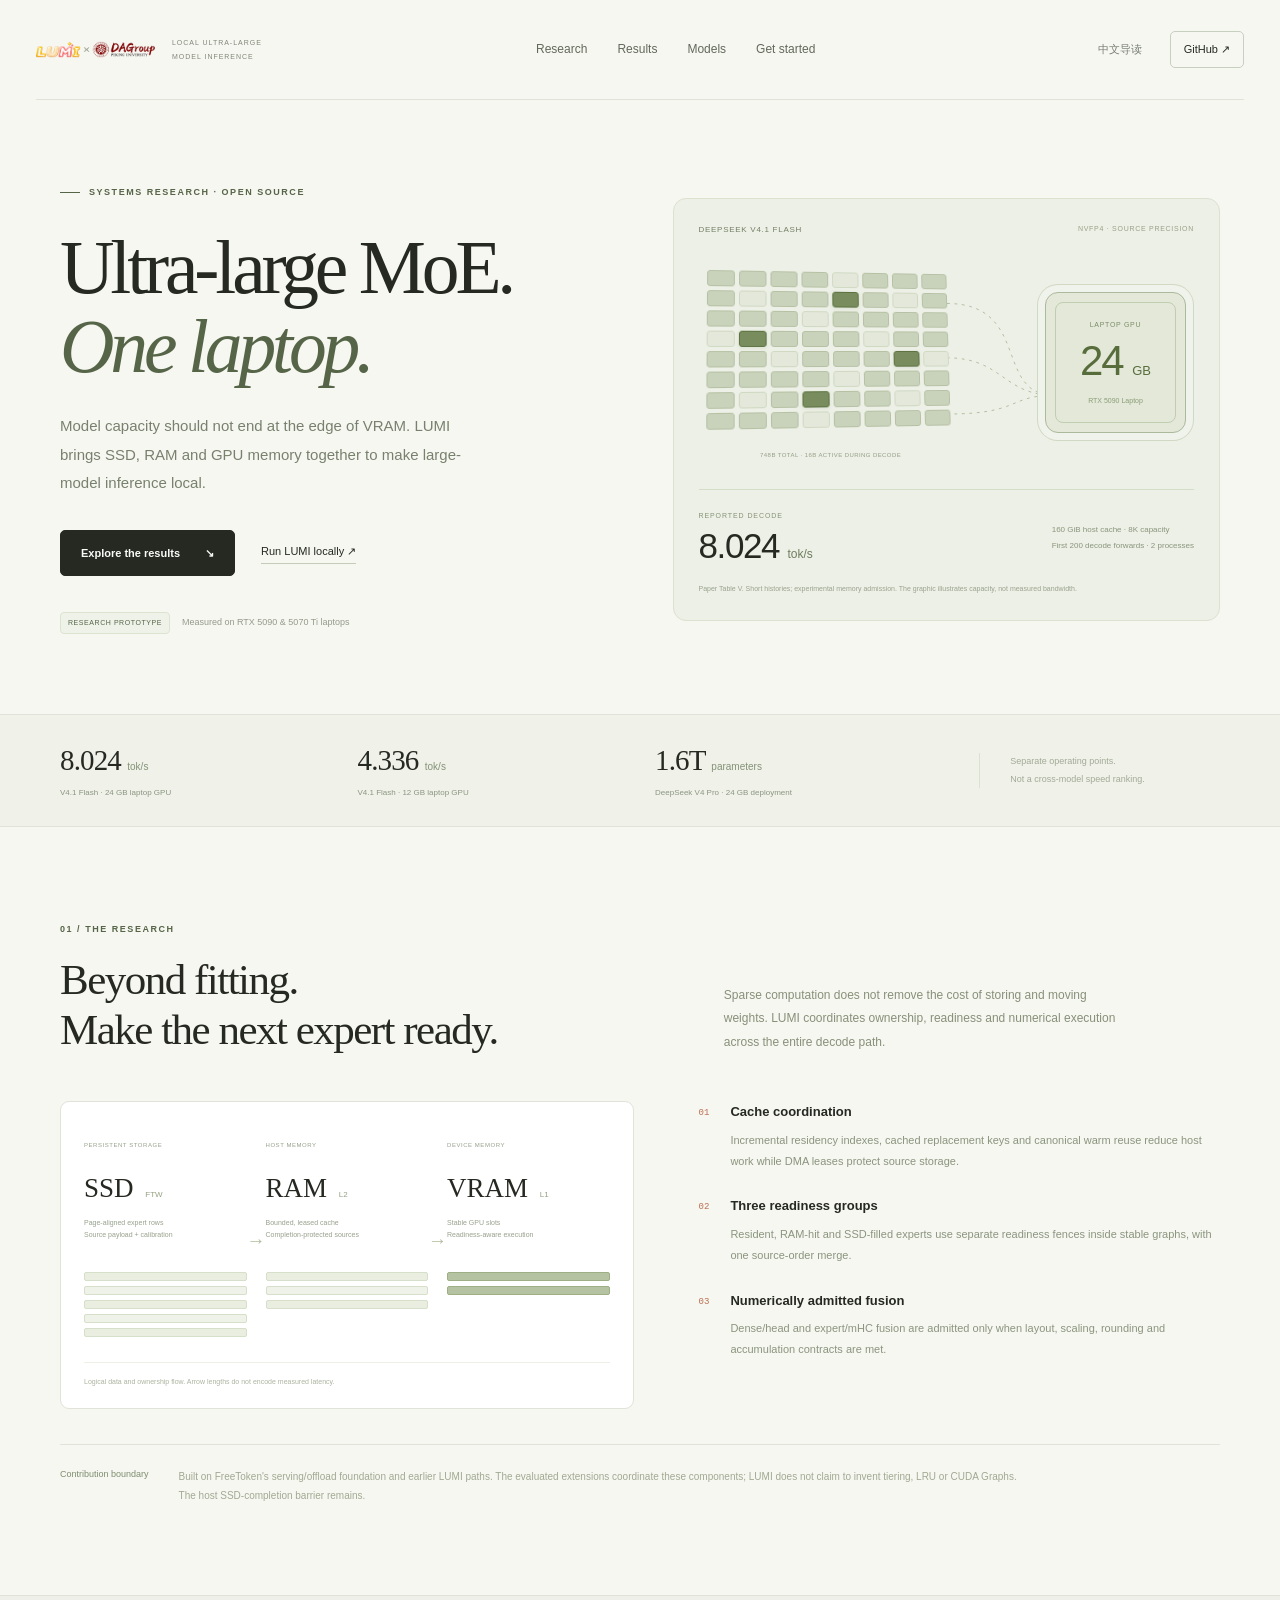
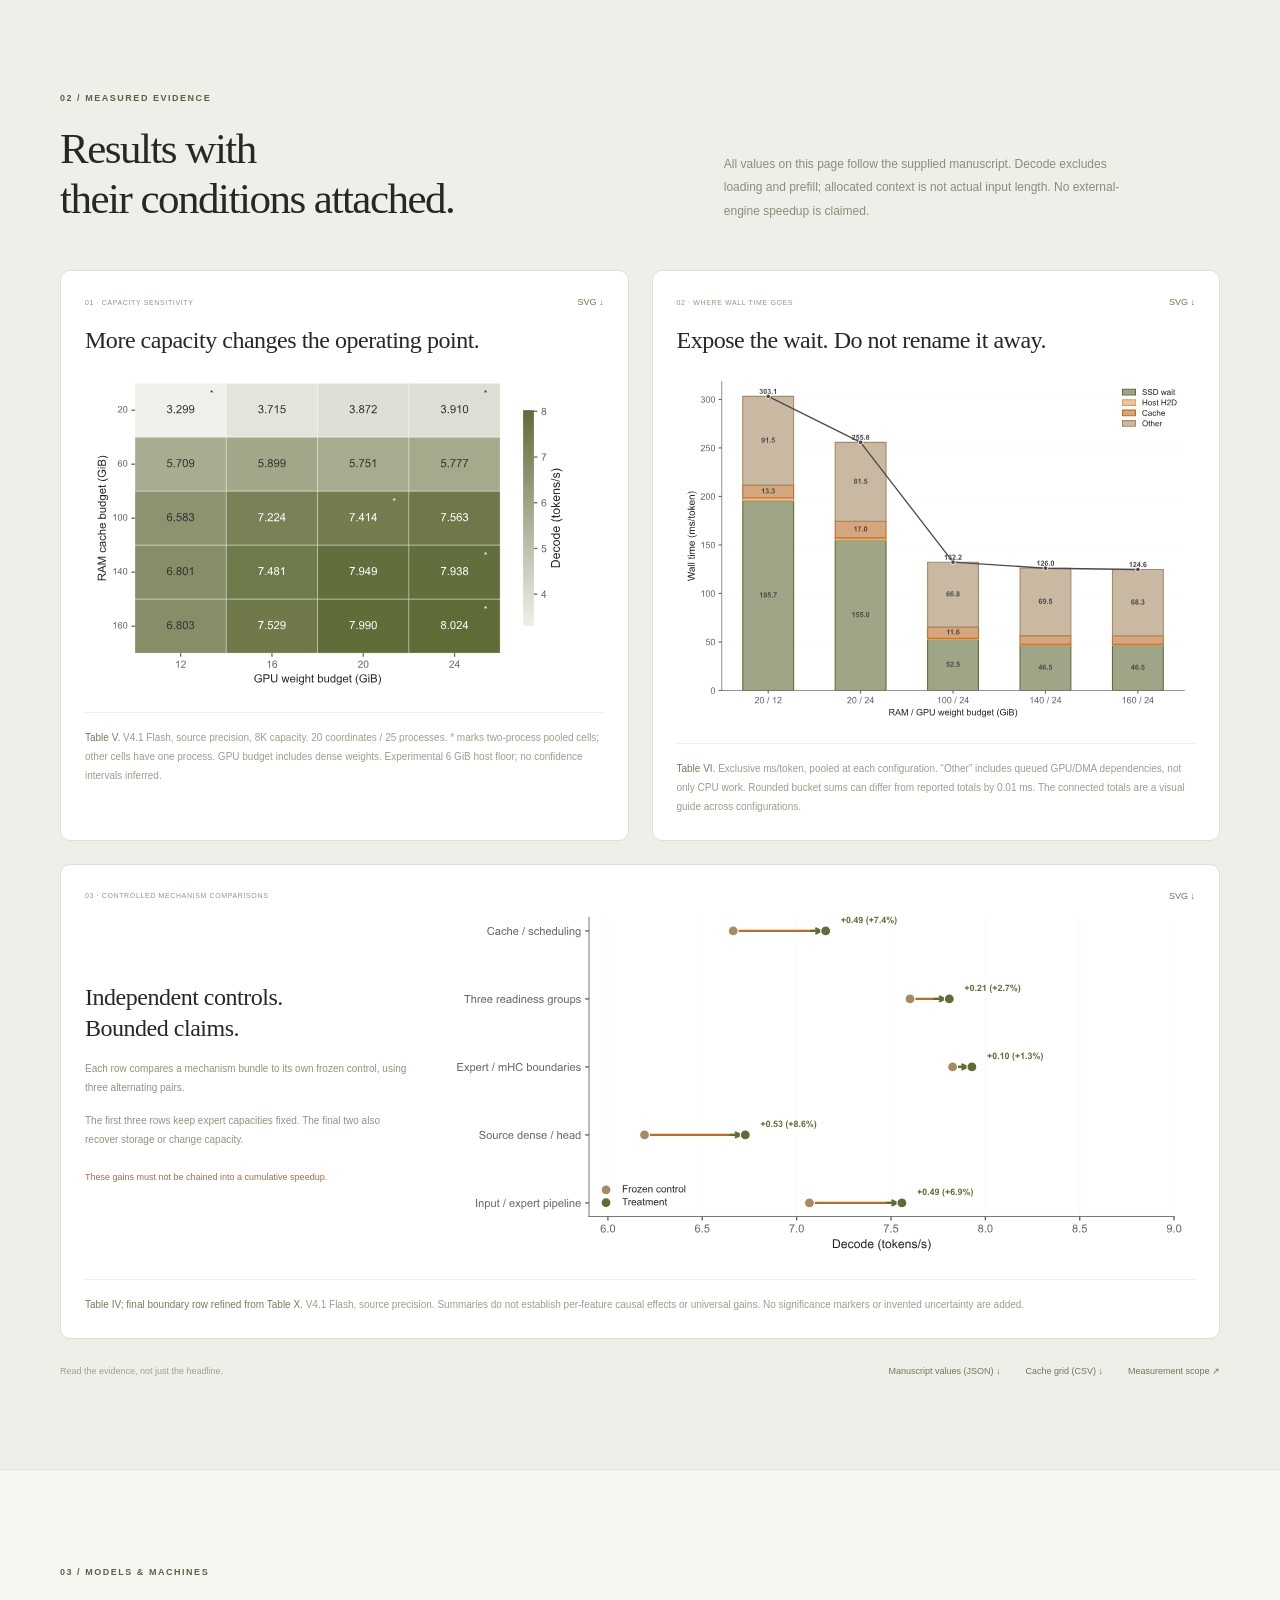
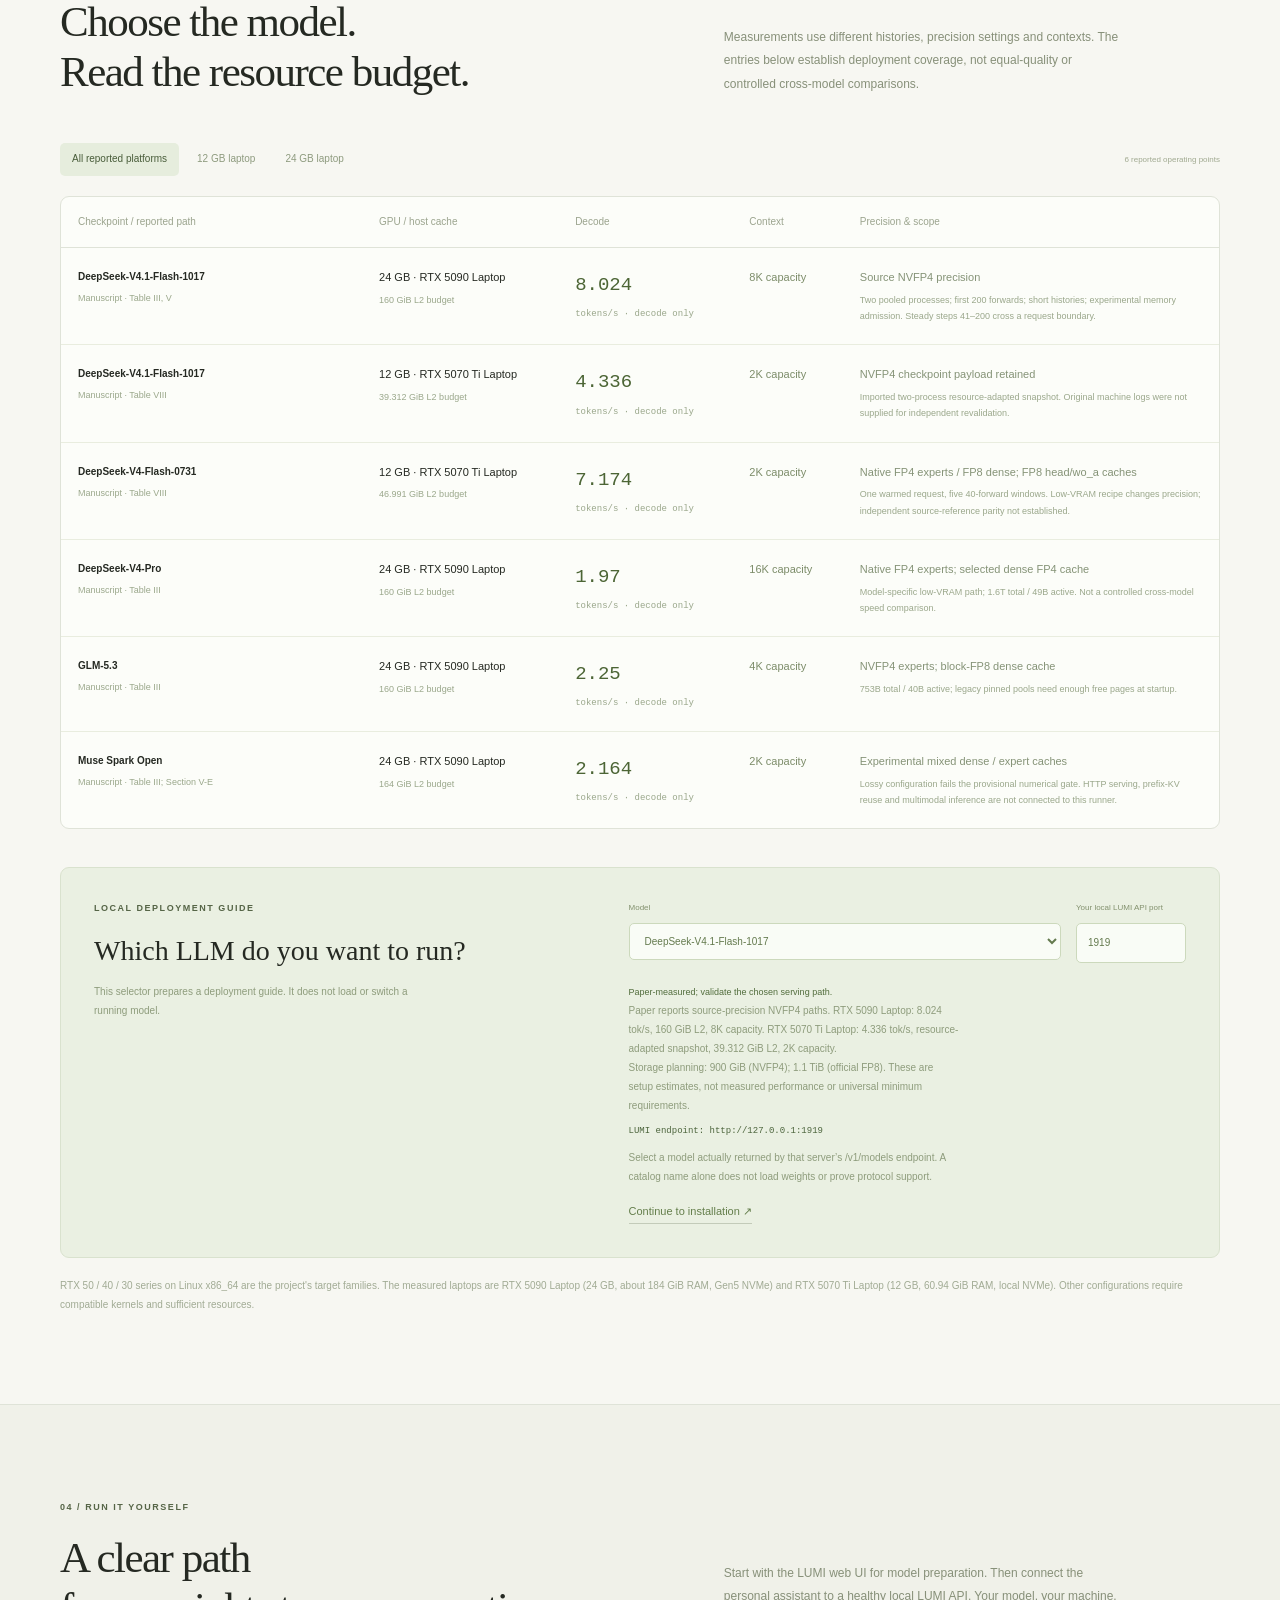
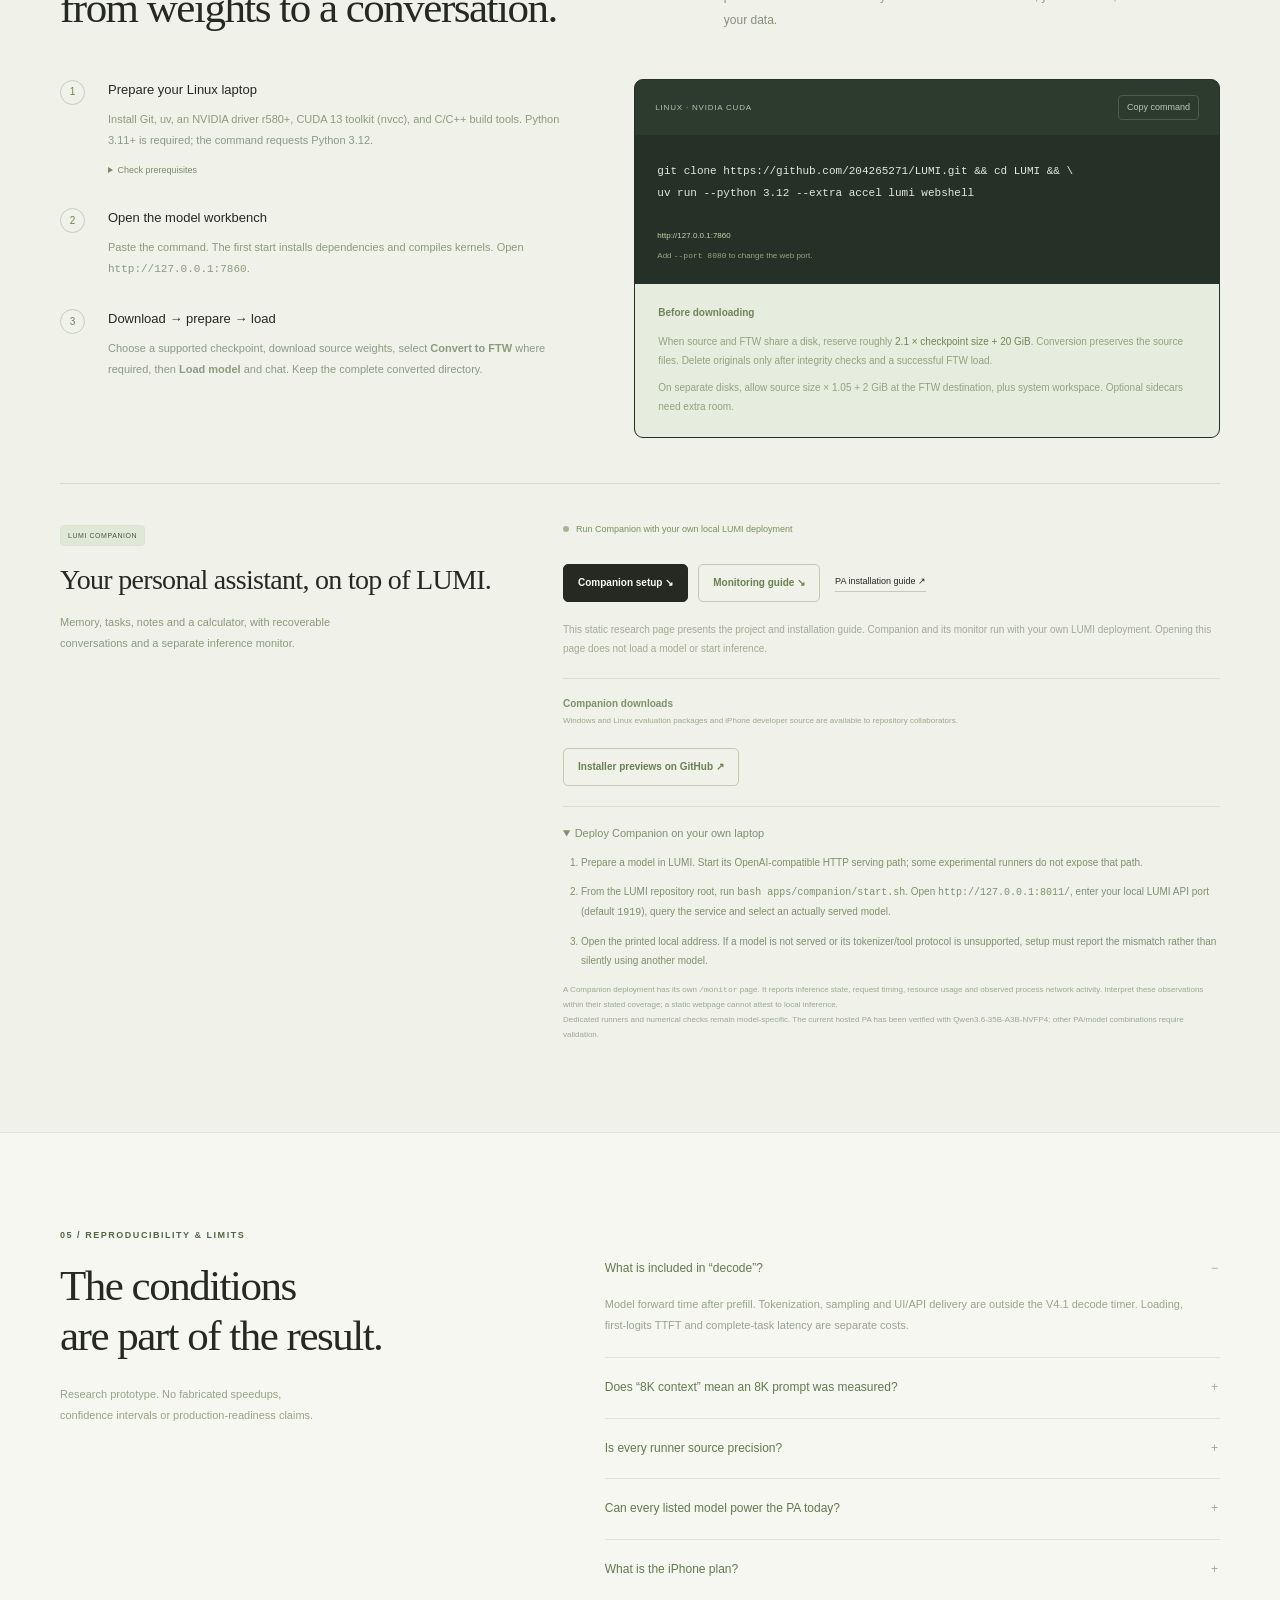
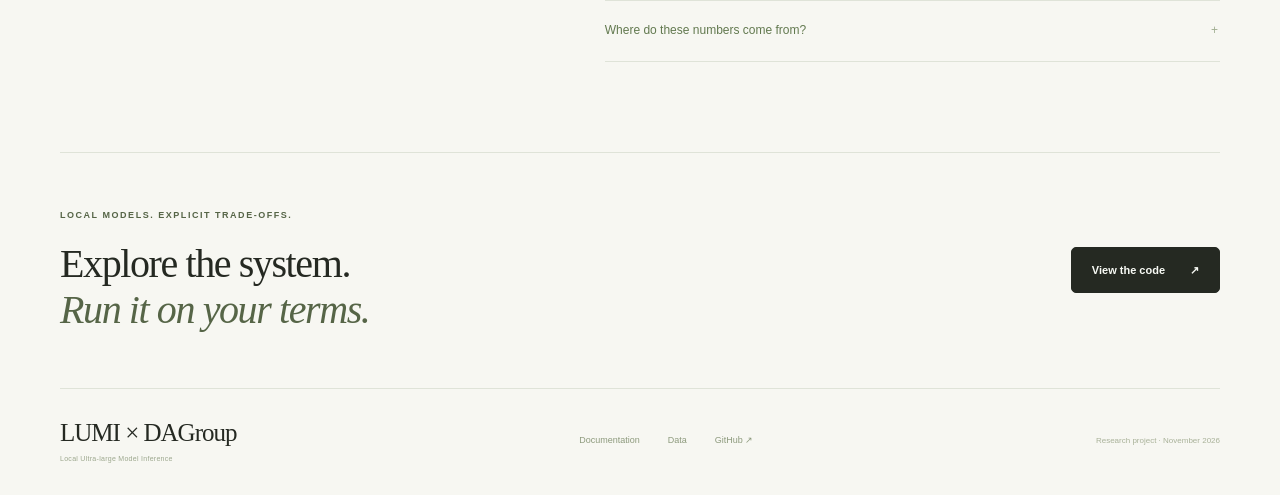
==== commit be7555b7: "Brand the homepage as LUMI × DAGroup" ====
--- a/index.html
+++ b/index.html
@@ -1,7 +1,7 @@
 <!doctype html>
-<html lang="en"><head><meta charset="utf-8"><meta name="viewport" content="width=device-width,initial-scale=1"><meta name="description" content="LUMI coordinates SSD, RAM and VRAM to run ultra-large MoE models on a single laptop GPU. Research, measured results and local deployment guides."><meta name="theme-color" content="#f7f7f2"><title>LUMI · Local Ultra-large Model Inference</title><link rel="icon" href="./assets/lumi-logo.png"><link rel="stylesheet" href="./style.css"></head>
+<html lang="en"><head><meta charset="utf-8"><meta name="viewport" content="width=device-width,initial-scale=1"><meta name="description" content="LUMI coordinates SSD, RAM and VRAM to run ultra-large MoE models on a single laptop GPU. Research, measured results and local deployment guides."><meta name="theme-color" content="#f7f7f2"><title>LUMI × DAGroup · Local Ultra-large Model Inference</title><link rel="icon" type="image/png" href="./assets/lumi-dagroup-icon.png"><link rel="stylesheet" href="./style.css"></head>
 <body><a class="skip" href="#main">Skip to content</a>
-<header class="site-header"><a class="logo" href="#"><img src="./assets/lumi-logo.png" alt="LUMI"><span>LOCAL ULTRA-LARGE<br>MODEL INFERENCE</span></a><nav aria-label="Main navigation"><a href="#research" data-i18n="navResearch">Research</a><a href="#results" data-i18n="navResults">Results</a><a href="#models" data-i18n="navModels">Models</a><a href="#start" data-i18n="navStart">Get started</a></nav><div class="header-actions"><button id="language" aria-label="Switch language">中文</button><a class="code-link" href="https://github.com/204265271/LUMI" target="_blank" rel="noopener">GitHub ↗</a></div></header>
+<header class="site-header"><a class="logo" href="#"><img src="./assets/lumi-dagroup.png" alt="LUMI × DAGroup"><span>LOCAL ULTRA-LARGE<br>MODEL INFERENCE</span></a><nav aria-label="Main navigation"><a href="#research" data-i18n="navResearch">Research</a><a href="#results" data-i18n="navResults">Results</a><a href="#models" data-i18n="navModels">Models</a><a href="#start" data-i18n="navStart">Get started</a></nav><div class="header-actions"><button id="language" aria-label="Switch language">中文</button><a class="code-link" href="https://github.com/204265271/LUMI" target="_blank" rel="noopener">GitHub ↗</a></div></header>
 <main id="main"><section class="hero wrap"><div class="hero-copy"><div class="eyebrow"><span class="tiny-line"></span> SYSTEMS RESEARCH · OPEN SOURCE</div><h1 data-i18n="heroTitle">Ultra-large MoE.<br><em>One laptop.</em></h1><p class="hero-summary" data-i18n="heroSummary">Model capacity should not end at the edge of VRAM. LUMI brings SSD, RAM and GPU memory together to make large-model inference local.</p><div class="hero-actions"><a class="button primary" href="#results" data-i18n="exploreResults">Explore the results <span>↘</span></a><a class="text-button" href="#start" data-i18n="runLocally">Run LUMI locally ↗</a></div><div class="hero-foot"><span class="pill">RESEARCH PROTOTYPE</span><span data-i18n="heroFoot">Measured on RTX 5090 &amp; 5070 Ti laptops</span></div></div>
 <div class="hero-visual"><div class="visual-heading"><span>DEEPSEEK V4.1 FLASH</span><span>NVFP4 · SOURCE PRECISION</span></div><div class="capacity-visual"><div class="weight-field" aria-hidden="true"><div class="weight-grid" id="weightGrid"></div><span class="field-caption">748B TOTAL · 16B ACTIVE DURING DECODE</span></div><div class="gpu-block"><div class="chip-line"></div><span>LAPTOP GPU</span><b>24 <small>GB</small></b><span class="gpu-caption">RTX 5090 Laptop</span></div><svg class="hero-connection" viewBox="0 0 460 270" aria-hidden="true"><path d="M230 72 C320 72 280 170 345 170"/><path d="M230 130 C290 130 290 170 345 170"/><path d="M230 190 C310 190 295 170 345 170"/></svg></div><div class="hero-result"><div><small>REPORTED DECODE</small><b>8.024 <span>tok/s</span></b></div><p>160 GiB host cache · 8K capacity<br>First 200 decode forwards · 2 processes</p></div><div class="visual-note" data-i18n="heroNote">Paper Table V. Short histories; experimental memory admission. The graphic illustrates capacity, not measured bandwidth.</div></div></section>
 <section class="result-strip"><div class="wrap strip-inner"><div><b>8.024 <small>tok/s</small></b><span>V4.1 Flash · 24 GB laptop GPU</span></div><div><b>4.336 <small>tok/s</small></b><span>V4.1 Flash · 12 GB laptop GPU</span></div><div><b>1.6T <small>parameters</small></b><span>DeepSeek V4 Pro · 24 GB deployment</span></div><p data-i18n="stripNote">Separate operating points.<br>Not a cross-model speed ranking.</p></div></section>
@@ -26,4 +26,4 @@
 
 <section id="scope" class="wrap section scope-section"><div class="eyebrow">05 / REPRODUCIBILITY &amp; LIMITS</div><div class="scope-layout"><div><h2 data-i18n="scopeTitle">The conditions<br>are part of the result.</h2><p>Research prototype. No fabricated speedups, confidence intervals or production-readiness claims.</p></div><div class="faq"><details open><summary>What is included in “decode”?</summary><p>Model forward time after prefill. Tokenization, sampling and UI/API delivery are outside the V4.1 decode timer. Loading, first-logits TTFT and complete-task latency are separate costs.</p></details><details><summary>Does “8K context” mean an 8K prompt was measured?</summary><p>No. It denotes allocated capacity unless an actual input length is explicitly reported. The main decode measurements use short histories. Populated-state parity checks do not establish full-length prefill performance or long-document accuracy.</p></details><details><summary>Is every runner source precision?</summary><p>No. V4.1 source-precision results are distinct from low-VRAM dense caches and Muse's lossy experiment. Muse's optional mixed cache fails the provisional numerical gate. Precision choices are attached to each operating point.</p></details><details><summary>Can every listed model power the PA today?</summary><p>No. A deployed LUMI HTTP endpoint and compatible tokenization/tool protocol are required. Muse's reported experimental runner has no connected HTTP serving. Qwen3.8-Flash-Next is a requested integration, not a measured result in the manuscript.</p></details><details><summary>What is the iPhone plan?</summary><p>A native, offline PA that runs inference on the iPhone itself. Integration is waiting for the colleague's iPhone inference code and model format. A phone webpage connected to the 5090 server will not be presented as on-device inference.</p></details><details><summary>Where do these numbers come from?</summary><p>The supplied manuscript, <i>LUMI: Efficient Large MoE Inference on a Single Laptop GPU</i>, is the authoritative source. Imported 5070 Ti results have their stated evidence limitations. Download the underlying table values above. The full draft is not redistributed by this site.</p></details></div></div></section>
 <section class="closing wrap"><div><span class="eyebrow">LOCAL MODELS. EXPLICIT TRADE-OFFS.</span><h2>Explore the system.<br><em>Run it on your terms.</em></h2></div><a class="button primary" href="https://github.com/204265271/LUMI" target="_blank" rel="noopener">View the code <span>↗</span></a></section>
-</main><footer class="wrap"><a class="footer-logo" href="#">LUMI<span>Local Ultra-large Model Inference</span></a><div><a href="#start">Documentation</a><a href="./data/results.json">Data</a><a href="https://github.com/204265271/LUMI" target="_blank" rel="noopener">GitHub ↗</a></div><small>Research project · November 2026</small></footer><div id="toast" role="status" class="toast hidden"></div><script src="./site-config.js" defer></script><script src="./app.js" defer></script></body></html>
+</main><footer class="wrap"><a class="footer-logo" href="#">LUMI × DAGroup<span>Local Ultra-large Model Inference</span></a><div><a href="#start">Documentation</a><a href="./data/results.json">Data</a><a href="https://github.com/204265271/LUMI" target="_blank" rel="noopener">GitHub ↗</a></div><small>Research project · November 2026</small></footer><div id="toast" role="status" class="toast hidden"></div><script src="./site-config.js" defer></script><script src="./app.js" defer></script></body></html>
--- a/style.css
+++ b/style.css
@@ -1,4 +1,4 @@
-:root{--bg:#f7f7f2;--paper:#fff;--ink:#252922;--muted:#767d71;--line:#dfe3d8;--olive:#566547;--orange:#b96e4e;--pale:#eaf0e1;--soft:#eeeee6}*{box-sizing:border-box}html{scroll-behavior:smooth;scroll-padding-top:90px}body{margin:0;background:var(--bg);color:var(--ink);font:14px/1.65 Arial,"Microsoft YaHei",sans-serif;-webkit-font-smoothing:antialiased}button,input,select{font:inherit}a{color:inherit;text-decoration:none}button,a,input,select,summary{outline-offset:5px}button,summary{cursor:pointer}button{color:inherit}img{max-width:100%;display:block}h1,h2,h3,h4,p{margin:0}button{border:0;background:none}.wrap{width:min(1160px,calc(100% - 72px));margin-inline:auto}.site-header{height:100px;display:flex;align-items:center;justify-content:space-between;width:min(1360px,calc(100% - 72px));margin:auto;border-bottom:1px solid var(--line);gap:25px}.logo{display:flex;align-items:center;gap:17px}.logo img{width:119px;height:54px;object-fit:contain;background:#fff;border-radius:7px;padding:2px}.logo span{font-size:7px;letter-spacing:.14em;color:#818777;line-height:1.9}.site-header nav{display:flex;gap:30px;font-size:12px;color:#62695b}.site-header nav a:hover{color:var(--orange)}.header-actions{display:flex;align-items:center;gap:20px;font-size:11px}.header-actions>button{color:var(--muted);padding:8px}.code-link{border:1px solid #c7cfc0;padding:8px 13px;border-radius:5px}.hero{display:grid;grid-template-columns:1fr 1fr;gap:65px;align-items:center;padding-top:85px;padding-bottom:80px}.eyebrow{font-size:9px;letter-spacing:.17em;font-weight:600;color:var(--olive);display:flex;align-items:center;gap:9px}.tiny-line{display:inline-block;width:20px;height:1px;background:var(--olive)}h1{font:500 clamp(52px,5.9vw,82px)/1.05 Georgia,"Times New Roman","Microsoft YaHei",serif;letter-spacing:-.055em;margin-top:28px}h1 em,h2 em{font-weight:400;color:var(--olive)}.hero-summary{font-size:15px;color:#77816d;max-width:410px;line-height:1.9;margin-top:26px}.hero-actions{display:flex;align-items:center;gap:26px;margin-top:32px}.button{display:inline-flex;align-items:center;justify-content:center;gap:25px;border-radius:5px;padding:13px 20px;font-size:11px;font-weight:600;white-space:nowrap;transition:background .15s,transform .15s}.button.primary{background:var(--ink);color:#f8faf5;border:1px solid var(--ink)}.button.primary:hover{background:var(--olive);border-color:var(--olive);transform:translateY(-1px)}.text-button{font-size:11px;border-bottom:1px solid #c3cbb9;padding-bottom:3px}.text-button:hover{color:var(--orange)}.hero-foot{display:flex;gap:12px;align-items:center;margin-top:36px;font-size:9px;color:#939a8a}.pill{display:inline-block;border:1px solid #dce4d1;border-radius:4px;padding:4px 7px;font-size:7px;letter-spacing:.08em;color:var(--olive);background:#eef2e9;white-space:nowrap}.pill.dark{background:#e1e7d7;color:#45563b}.hero-visual{background:#edf0e6;border:1px solid #dce1d0;border-radius:13px;padding:24px 25px;position:relative}.visual-heading{display:flex;justify-content:space-between;font-size:8px;letter-spacing:.09em;color:#747f65;gap:12px}.visual-heading span:last-child{color:#97a087;font-size:7px}.capacity-visual{height:253px;position:relative;display:flex;align-items:center;justify-content:space-between;padding:25px 8px 25px 4px}.weight-field{width:53%;z-index:2}.weight-grid{display:grid;grid-template-columns:repeat(8,1fr);gap:4px;transform:perspective(600px) rotateY(8deg) rotateX(5deg);padding:6px}.weight-grid i{height:16px;background:#c9d2bb;border:1px solid #b6c1a4;border-radius:3px}.weight-grid i:nth-child(5n){background:#e4e8db;border-color:#cfd8c1}.weight-grid i:nth-child(13n){background:#788c5e;border-color:#5b7240;box-shadow:0 1px 4px #3e5e321f}.field-caption{font-size:6px;letter-spacing:.07em;display:block;text-align:center;margin-top:18px;color:#939d85}.gpu-block{width:141px;height:141px;border:1px solid #adb99d;display:flex;align-items:center;justify-content:center;flex-direction:column;border-radius:13px;background:#e3e8d9;box-shadow:0 0 0 7px #f0f3eb,0 0 0 8px #d1d9c5;z-index:3;position:relative}.gpu-block>span:first-of-type{font-size:7px;letter-spacing:.1em;color:#7c8d68}.gpu-block b{font-size:42px;font-weight:500;color:#576d3c;letter-spacing:-.05em;line-height:1.3;margin-top:4px}.gpu-block b small{font-size:13px;letter-spacing:0}.gpu-caption{font-size:7px;color:#8b9c76;margin-top:6px}.chip-line{position:absolute;inset:9px;border:1px solid #c1cdb0;border-radius:8px;pointer-events:none}.hero-connection{position:absolute;inset:0;width:100%;height:100%;pointer-events:none;z-index:1}.hero-connection path{stroke:#aebca0;fill:none;stroke-width:1;stroke-dasharray:3 5}.hero-result{border-top:1px solid #d4ddc7;padding-top:20px;display:flex;align-items:center;justify-content:space-between;gap:20px}.hero-result small{display:block;font-size:7px;letter-spacing:.13em;color:#869476;margin-bottom:5px}.hero-result b{font-size:35px;font-weight:500;letter-spacing:-.04em;line-height:1.1}.hero-result b span{font-size:12px;letter-spacing:0;font-weight:400;color:#6e7d5f}.hero-result p{font-size:8px;color:#8a957d;line-height:1.9}.visual-note{font-size:7px;color:#9aa38f;line-height:1.8;margin-top:18px}.result-strip{border-top:1px solid var(--line);border-bottom:1px solid var(--line);background:#f0f2ea}.strip-inner{display:grid;grid-template-columns:1fr 1fr 1.1fr .9fr;padding-top:27px;padding-bottom:27px;gap:30px;align-items:center}.strip-inner b{font:500 29px/1.3 Georgia,serif;letter-spacing:-.03em}.strip-inner small{font:10px Arial,sans-serif;color:#839176;letter-spacing:0}.strip-inner span{display:block;font-size:8px;color:#8a9580;margin-top:7px}.strip-inner p{font-size:9px;color:#a1aa96;border-left:1px solid #dce2d3;padding-left:30px;line-height:1.9}.section{padding-top:95px;padding-bottom:90px}.section-top{display:grid;grid-template-columns:1fr .85fr;gap:80px;align-items:end;margin-bottom:47px}h2{font:500 43px/1.15 Georgia,"Times New Roman","Microsoft YaHei",serif;letter-spacing:-.035em;margin-top:18px}.section-lead{font-size:12px;line-height:1.95;color:#879079;max-width:400px}.research-layout{display:grid;grid-template-columns:1.1fr 1fr;gap:65px;align-items:start}.storage-flow{display:grid;grid-template-columns:1fr 19px 1fr 19px 1fr;background:#fff;border:1px solid var(--line);border-radius:9px;padding:29px 23px 20px;align-items:center}.tier{min-width:0}.tier>small{font-size:6px;letter-spacing:.09em;color:#96a18b}.tier b{display:block;font:500 27px/1.5 Georgia,serif;margin:14px 0 8px}.tier b span{font:8px Arial,sans-serif;color:#94a183;margin-left:5px}.tier p{font-size:7px;color:#97a18c;line-height:1.8;min-height:39px}.tier-rows{display:grid;gap:5px;margin-top:16px;min-height:78px;align-content:start}.tier-rows i{height:9px;background:#e9eee1;border:1px solid #d6dfc9;border-radius:2px}.tier-rows i:nth-child(2n){background:#eff2e9}.gpu-tier .tier-rows i{background:#b6c3a3;border-color:#9eaf85}.tier-arrow{font-size:19px;color:#b2be9f;align-self:center;text-align:center}.flow-caption{grid-column:1/-1;font-size:7px;color:#abb39f;line-height:1.8;border-top:1px solid #edf0e6;padding-top:13px;margin-top:12px}.contributions article{display:flex;gap:21px;margin-bottom:24px}.contributions article>span{font-size:9px;color:var(--orange);margin-top:5px;font-family:Consolas,monospace}.contributions h3{font-size:13px;font-weight:600;margin-bottom:7px}.contributions p{font-size:10px;color:#8a957e;line-height:1.9}.research-boundary{display:flex;gap:30px;border-top:1px solid var(--line);padding-top:22px;margin-top:35px}.research-boundary strong{font-size:9px;font-weight:500;white-space:nowrap;color:#7e8d6e}.research-boundary p{font-size:9px;color:#a0a992;line-height:1.9;max-width:850px}.results-section{background:#eeeFE8;border-top:1px solid var(--line);border-bottom:1px solid var(--line)}.evidence-grid{display:grid;grid-template-columns:1fr 1fr;gap:23px}.figure-card{background:#fff;border:1px solid #dce2d2;border-radius:10px;padding:24px}.figure-heading{display:flex;justify-content:space-between;align-items:center;gap:20px;font-size:7px;letter-spacing:.09em;color:#8c9a7e}.figure-heading a{font-size:9px;color:#6a7a58;letter-spacing:0}.figure-card h3{font:500 24px/1.3 Georgia,serif;letter-spacing:-.02em;margin-top:15px;margin-bottom:15px}.figure-image{display:block}.figure-image img{width:100%;background:#fff;object-fit:contain}.evidence-grid .figure-image{min-height:270px;display:flex;align-items:center}.figure-caption{font-size:8px;line-height:1.9;color:#97a18b;border-top:1px solid #edf0e7;margin-top:15px;padding-top:15px}.figure-caption b{font-weight:500;color:#70815b}.wide-figure{margin-top:23px}.mechanism-layout{display:grid;grid-template-columns:.6fr 1.4fr;align-items:center;gap:35px}.mechanism-layout p{font-size:10px;color:#8b977e;line-height:1.9;margin-bottom:14px}.mechanism-layout .accent-note{color:#a26e50;font-size:9px;margin-top:20px}.data-access{display:flex;align-items:center;justify-content:space-between;gap:20px;font-size:9px;color:#9ba58d;margin-top:25px}.data-access>div{display:flex;gap:25px}.data-access a{color:#697b54}.model-toolbar{display:flex;align-items:center;justify-content:space-between;margin-bottom:20px}.filters{display:flex;gap:6px}.filters button{font-size:10px;color:#8e9b7f;border-radius:5px;padding:8px 12px}.filters .selected{color:#485c39;background:#e6eddd}.model-toolbar>span{font-size:8px;color:#a0a990}.table-frame{border:1px solid var(--line);border-radius:9px;overflow:auto;background:#fcfdf9}table{width:100%;border-collapse:collapse;text-align:left}.model-table{min-width:880px}th{font-weight:500;font-size:8px;color:#9ba48e;padding:17px 17px;border-bottom:1px solid var(--line)}td{font-size:10px;padding:20px 17px;border-bottom:1px solid #e9eddf;vertical-align:top;line-height:1.8}.model-table tr:last-child td{border-bottom:0}.model-table td:first-child{width:26%;font-weight:600;font-size:10px}.model-table td:last-child{max-width:330px;color:#859377}.model-table td small{font-weight:400;font-size:8px;color:#9aa78b;display:block;line-height:1.8;margin-top:4px}.model-table .tps{font-family:Consolas,monospace;font-size:19px;font-weight:500;color:#4c6535;white-space:nowrap}.model-table .table-context{white-space:nowrap;color:#7c8c69}.model-planner{display:grid;grid-template-columns:1fr 1.2fr;gap:70px;margin-top:38px;background:#eaf0e2;border:1px solid #d9e2ce;border-radius:9px;padding:33px}.model-planner h3{font:500 28px/1.25 Georgia,serif;margin:17px 0 14px}.model-planner p{font-size:10px;line-height:1.9;color:#8e9c7c;max-width:330px}.planner-form{display:grid;grid-template-columns:1fr 110px;gap:8px 15px;align-items:start}.planner-form label{font-size:8px;color:#83916e;grid-row:1}.planner-form select,.planner-form input{width:100%;background:#f9fcf6;border:1px solid #ccd9bc;border-radius:5px;padding:11px;color:#647a4e;font-size:10px;min-width:0;grid-row:2}.planner-form label[for=apiPort]{grid-column:2}.planner-form select{grid-column:1}.planner-form input{grid-column:2}.model-plan{grid-column:1/-1;font-size:9px;line-height:1.9;color:#859674;padding:13px 0 8px}.model-plan strong{color:#526d3d;font-weight:500}.model-plan code{display:block;margin:8px 0;color:#4d653d;overflow-wrap:anywhere}.planner-form .text-button{justify-self:start;grid-column:1/-1;color:#647e4b}.small-note{font-size:9px;color:#a1ab94;line-height:1.9;margin-top:18px}.start-section{background:#f0f1e9;border-block:1px solid var(--line)}.install-layout{display:grid;grid-template-columns:1fr 1.15fr;gap:65px;align-items:start}.install-steps article{display:flex;gap:23px;margin-bottom:29px}.install-steps article>span{display:flex;align-items:center;justify-content:center;flex:0 0 25px;width:25px;height:25px;border:1px solid #c4cfb5;border-radius:50%;font-size:10px;color:#6e8255;margin-top:1px}.install-steps h3{font-size:13px;font-weight:500;margin-bottom:8px}.install-steps p{font-size:10px;color:#8c9a7e;line-height:1.9}.install-steps details{margin-top:13px;color:#7b8c68;font-size:9px}.install-steps details pre{background:#e8eee0;padding:14px;font-size:10px;line-height:2}.command-panel{background:#253126;border:1px solid #253126;border-radius:9px;overflow:hidden;color:#dbe6ce}.command-title{display:flex;align-items:center;justify-content:space-between;background:#2d3a2e;padding:15px 20px;font-size:8px;letter-spacing:.1em;color:#b4c7a1}.command-title button{color:#bacbab;font-size:9px;border:1px solid #4d5c45;border-radius:4px;padding:4px 8px;letter-spacing:0}.command-panel>pre{white-space:pre-wrap;overflow-wrap:anywhere;font:11px/2 Consolas,monospace;padding:25px 22px;margin:0;color:#e3e8da}.command-bottom{display:flex;flex-direction:column;gap:7px;padding:0 22px 22px;font-size:8px;color:#91a780}.command-bottom>span:first-child{color:#c1d7a7}.disk-note{background:#e6ecde;color:#70845a;padding:21px 23px}.disk-note h4{font-size:10px;margin-bottom:10px;font-weight:600}.disk-note p{font-size:9px;line-height:1.9;color:#93a281;margin-top:8px}.disk-note b{font-weight:500;color:#6f8655}.pa-guide{display:grid;grid-template-columns:.8fr 1.2fr;gap:65px;border-top:1px solid #d4ddc8;margin-top:45px;padding-top:38px}.pa-guide-heading h3{font:500 28px/1.3 Georgia,serif;letter-spacing:-.025em;margin:16px 0 13px}.pa-guide-heading p{font-size:11px;color:#8c9a7b;line-height:1.9;max-width:290px}.live-status{display:flex;align-items:center;gap:7px;flex-wrap:wrap;font-size:9px;color:#79905f}.live-status i{width:6px;height:6px;border-radius:50%;background:#a6b494}.live-status i.online{background:#6e9555;box-shadow:0 0 0 3px #6e955511}.live-status small{font-size:8px;color:#9caa8a;display:block;flex-basis:100%;margin-left:13px}.pa-actions{display:flex;align-items:center;gap:10px;flex-wrap:wrap;margin-top:20px}.pa-actions .button{font-size:10px;padding:10px 14px;gap:10px}.button.outline{border:1px solid #becbb0;color:#6a8053}.pa-actions .text-button{font-size:9px;margin-left:5px}.pa-instructions{font-size:10px;color:#7f906d;margin-top:20px;border-top:1px solid #d9e1cf;padding-top:17px}.pa-instructions summary{font-size:11px}.pa-instructions ol{padding-left:18px;font-size:9px;line-height:1.9;margin-bottom:12px}.pa-instructions li{margin:10px 0}.pa-instructions>p{font-size:8px;color:#9baa8a;line-height:1.9}.scope-layout{display:grid;grid-template-columns:.85fr 1.15fr;gap:90px}.scope-layout>div>p{font-size:11px;color:#97a387;max-width:270px;margin-top:24px;line-height:1.9}.faq details{border-bottom:1px solid var(--line);padding:20px 0}.faq details:first-child{padding-top:16px}.faq summary{font-size:12px;color:#62794f;list-style:none;position:relative;padding-right:24px}.faq summary::-webkit-details-marker{display:none}.faq summary::after{content:'+';position:absolute;right:2px;top:0;color:#a2af92}.faq details[open] summary::after{content:'−'}.faq p{font-size:10px;line-height:1.95;color:#98a48a;margin-top:15px;padding-right:20px}.closing{display:flex;align-items:center;justify-content:space-between;border-top:1px solid var(--line);padding-block:55px;gap:30px}.closing h2{font-size:40px}.closing .button{align-self:center}footer{display:flex;align-items:center;justify-content:space-between;gap:30px;border-top:1px solid var(--line);padding-top:30px;padding-bottom:35px}.footer-logo{font:500 25px Georgia,serif;letter-spacing:-.04em}.footer-logo span{display:block;font:7px Arial,sans-serif;letter-spacing:.04em;color:#9ca78d;margin-top:8px}footer>div{display:flex;gap:28px;font-size:9px;color:#8d9a7d}footer>small{font-size:8px;color:#a8b198}.toast{position:fixed;bottom:25px;right:25px;border-radius:6px;padding:13px 22px;background:#354b2b;color:#edf3e5;font-size:12px;box-shadow:0 6px 30px #1231;z-index:30}.hidden{display:none!important}.skip{position:fixed;top:-60px;left:10px;z-index:50;background:white;padding:10px}.skip:focus{top:10px}code{font-family:Consolas,monospace}section[id]{scroll-margin-top:25px}
+:root{--bg:#f7f7f2;--paper:#fff;--ink:#252922;--muted:#767d71;--line:#dfe3d8;--olive:#566547;--orange:#b96e4e;--pale:#eaf0e1;--soft:#eeeee6}*{box-sizing:border-box}html{scroll-behavior:smooth;scroll-padding-top:90px}body{margin:0;background:var(--bg);color:var(--ink);font:14px/1.65 Arial,"Microsoft YaHei",sans-serif;-webkit-font-smoothing:antialiased}button,input,select{font:inherit}a{color:inherit;text-decoration:none}button,a,input,select,summary{outline-offset:5px}button,summary{cursor:pointer}button{color:inherit}img{max-width:100%;display:block}h1,h2,h3,h4,p{margin:0}button{border:0;background:none}.wrap{width:min(1160px,calc(100% - 72px));margin-inline:auto}.site-header{height:100px;display:flex;align-items:center;justify-content:space-between;width:min(1360px,calc(100% - 72px));margin:auto;border-bottom:1px solid var(--line);gap:25px}.logo{display:flex;align-items:center;gap:17px}.logo img{width:119px;height:54px;object-fit:contain}.logo span{font-size:7px;letter-spacing:.14em;color:#818777;line-height:1.9}.site-header nav{display:flex;gap:30px;font-size:12px;color:#62695b}.site-header nav a:hover{color:var(--orange)}.header-actions{display:flex;align-items:center;gap:20px;font-size:11px}.header-actions>button{color:var(--muted);padding:8px}.code-link{border:1px solid #c7cfc0;padding:8px 13px;border-radius:5px}.hero{display:grid;grid-template-columns:1fr 1fr;gap:65px;align-items:center;padding-top:85px;padding-bottom:80px}.eyebrow{font-size:9px;letter-spacing:.17em;font-weight:600;color:var(--olive);display:flex;align-items:center;gap:9px}.tiny-line{display:inline-block;width:20px;height:1px;background:var(--olive)}h1{font:500 clamp(52px,5.9vw,82px)/1.05 Georgia,"Times New Roman","Microsoft YaHei",serif;letter-spacing:-.055em;margin-top:28px}h1 em,h2 em{font-weight:400;color:var(--olive)}.hero-summary{font-size:15px;color:#77816d;max-width:410px;line-height:1.9;margin-top:26px}.hero-actions{display:flex;align-items:center;gap:26px;margin-top:32px}.button{display:inline-flex;align-items:center;justify-content:center;gap:25px;border-radius:5px;padding:13px 20px;font-size:11px;font-weight:600;white-space:nowrap;transition:background .15s,transform .15s}.button.primary{background:var(--ink);color:#f8faf5;border:1px solid var(--ink)}.button.primary:hover{background:var(--olive);border-color:var(--olive);transform:translateY(-1px)}.text-button{font-size:11px;border-bottom:1px solid #c3cbb9;padding-bottom:3px}.text-button:hover{color:var(--orange)}.hero-foot{display:flex;gap:12px;align-items:center;margin-top:36px;font-size:9px;color:#939a8a}.pill{display:inline-block;border:1px solid #dce4d1;border-radius:4px;padding:4px 7px;font-size:7px;letter-spacing:.08em;color:var(--olive);background:#eef2e9;white-space:nowrap}.pill.dark{background:#e1e7d7;color:#45563b}.hero-visual{background:#edf0e6;border:1px solid #dce1d0;border-radius:13px;padding:24px 25px;position:relative}.visual-heading{display:flex;justify-content:space-between;font-size:8px;letter-spacing:.09em;color:#747f65;gap:12px}.visual-heading span:last-child{color:#97a087;font-size:7px}.capacity-visual{height:253px;position:relative;display:flex;align-items:center;justify-content:space-between;padding:25px 8px 25px 4px}.weight-field{width:53%;z-index:2}.weight-grid{display:grid;grid-template-columns:repeat(8,1fr);gap:4px;transform:perspective(600px) rotateY(8deg) rotateX(5deg);padding:6px}.weight-grid i{height:16px;background:#c9d2bb;border:1px solid #b6c1a4;border-radius:3px}.weight-grid i:nth-child(5n){background:#e4e8db;border-color:#cfd8c1}.weight-grid i:nth-child(13n){background:#788c5e;border-color:#5b7240;box-shadow:0 1px 4px #3e5e321f}.field-caption{font-size:6px;letter-spacing:.07em;display:block;text-align:center;margin-top:18px;color:#939d85}.gpu-block{width:141px;height:141px;border:1px solid #adb99d;display:flex;align-items:center;justify-content:center;flex-direction:column;border-radius:13px;background:#e3e8d9;box-shadow:0 0 0 7px #f0f3eb,0 0 0 8px #d1d9c5;z-index:3;position:relative}.gpu-block>span:first-of-type{font-size:7px;letter-spacing:.1em;color:#7c8d68}.gpu-block b{font-size:42px;font-weight:500;color:#576d3c;letter-spacing:-.05em;line-height:1.3;margin-top:4px}.gpu-block b small{font-size:13px;letter-spacing:0}.gpu-caption{font-size:7px;color:#8b9c76;margin-top:6px}.chip-line{position:absolute;inset:9px;border:1px solid #c1cdb0;border-radius:8px;pointer-events:none}.hero-connection{position:absolute;inset:0;width:100%;height:100%;pointer-events:none;z-index:1}.hero-connection path{stroke:#aebca0;fill:none;stroke-width:1;stroke-dasharray:3 5}.hero-result{border-top:1px solid #d4ddc7;padding-top:20px;display:flex;align-items:center;justify-content:space-between;gap:20px}.hero-result small{display:block;font-size:7px;letter-spacing:.13em;color:#869476;margin-bottom:5px}.hero-result b{font-size:35px;font-weight:500;letter-spacing:-.04em;line-height:1.1}.hero-result b span{font-size:12px;letter-spacing:0;font-weight:400;color:#6e7d5f}.hero-result p{font-size:8px;color:#8a957d;line-height:1.9}.visual-note{font-size:7px;color:#9aa38f;line-height:1.8;margin-top:18px}.result-strip{border-top:1px solid var(--line);border-bottom:1px solid var(--line);background:#f0f2ea}.strip-inner{display:grid;grid-template-columns:1fr 1fr 1.1fr .9fr;padding-top:27px;padding-bottom:27px;gap:30px;align-items:center}.strip-inner b{font:500 29px/1.3 Georgia,serif;letter-spacing:-.03em}.strip-inner small{font:10px Arial,sans-serif;color:#839176;letter-spacing:0}.strip-inner span{display:block;font-size:8px;color:#8a9580;margin-top:7px}.strip-inner p{font-size:9px;color:#a1aa96;border-left:1px solid #dce2d3;padding-left:30px;line-height:1.9}.section{padding-top:95px;padding-bottom:90px}.section-top{display:grid;grid-template-columns:1fr .85fr;gap:80px;align-items:end;margin-bottom:47px}h2{font:500 43px/1.15 Georgia,"Times New Roman","Microsoft YaHei",serif;letter-spacing:-.035em;margin-top:18px}.section-lead{font-size:12px;line-height:1.95;color:#879079;max-width:400px}.research-layout{display:grid;grid-template-columns:1.1fr 1fr;gap:65px;align-items:start}.storage-flow{display:grid;grid-template-columns:1fr 19px 1fr 19px 1fr;background:#fff;border:1px solid var(--line);border-radius:9px;padding:29px 23px 20px;align-items:center}.tier{min-width:0}.tier>small{font-size:6px;letter-spacing:.09em;color:#96a18b}.tier b{display:block;font:500 27px/1.5 Georgia,serif;margin:14px 0 8px}.tier b span{font:8px Arial,sans-serif;color:#94a183;margin-left:5px}.tier p{font-size:7px;color:#97a18c;line-height:1.8;min-height:39px}.tier-rows{display:grid;gap:5px;margin-top:16px;min-height:78px;align-content:start}.tier-rows i{height:9px;background:#e9eee1;border:1px solid #d6dfc9;border-radius:2px}.tier-rows i:nth-child(2n){background:#eff2e9}.gpu-tier .tier-rows i{background:#b6c3a3;border-color:#9eaf85}.tier-arrow{font-size:19px;color:#b2be9f;align-self:center;text-align:center}.flow-caption{grid-column:1/-1;font-size:7px;color:#abb39f;line-height:1.8;border-top:1px solid #edf0e6;padding-top:13px;margin-top:12px}.contributions article{display:flex;gap:21px;margin-bottom:24px}.contributions article>span{font-size:9px;color:var(--orange);margin-top:5px;font-family:Consolas,monospace}.contributions h3{font-size:13px;font-weight:600;margin-bottom:7px}.contributions p{font-size:10px;color:#8a957e;line-height:1.9}.research-boundary{display:flex;gap:30px;border-top:1px solid var(--line);padding-top:22px;margin-top:35px}.research-boundary strong{font-size:9px;font-weight:500;white-space:nowrap;color:#7e8d6e}.research-boundary p{font-size:9px;color:#a0a992;line-height:1.9;max-width:850px}.results-section{background:#eeeFE8;border-top:1px solid var(--line);border-bottom:1px solid var(--line)}.evidence-grid{display:grid;grid-template-columns:1fr 1fr;gap:23px}.figure-card{background:#fff;border:1px solid #dce2d2;border-radius:10px;padding:24px}.figure-heading{display:flex;justify-content:space-between;align-items:center;gap:20px;font-size:7px;letter-spacing:.09em;color:#8c9a7e}.figure-heading a{font-size:9px;color:#6a7a58;letter-spacing:0}.figure-card h3{font:500 24px/1.3 Georgia,serif;letter-spacing:-.02em;margin-top:15px;margin-bottom:15px}.figure-image{display:block}.figure-image img{width:100%;background:#fff;object-fit:contain}.evidence-grid .figure-image{min-height:270px;display:flex;align-items:center}.figure-caption{font-size:8px;line-height:1.9;color:#97a18b;border-top:1px solid #edf0e7;margin-top:15px;padding-top:15px}.figure-caption b{font-weight:500;color:#70815b}.wide-figure{margin-top:23px}.mechanism-layout{display:grid;grid-template-columns:.6fr 1.4fr;align-items:center;gap:35px}.mechanism-layout p{font-size:10px;color:#8b977e;line-height:1.9;margin-bottom:14px}.mechanism-layout .accent-note{color:#a26e50;font-size:9px;margin-top:20px}.data-access{display:flex;align-items:center;justify-content:space-between;gap:20px;font-size:9px;color:#9ba58d;margin-top:25px}.data-access>div{display:flex;gap:25px}.data-access a{color:#697b54}.model-toolbar{display:flex;align-items:center;justify-content:space-between;margin-bottom:20px}.filters{display:flex;gap:6px}.filters button{font-size:10px;color:#8e9b7f;border-radius:5px;padding:8px 12px}.filters .selected{color:#485c39;background:#e6eddd}.model-toolbar>span{font-size:8px;color:#a0a990}.table-frame{border:1px solid var(--line);border-radius:9px;overflow:auto;background:#fcfdf9}table{width:100%;border-collapse:collapse;text-align:left}.model-table{min-width:880px}th{font-weight:500;font-size:8px;color:#9ba48e;padding:17px 17px;border-bottom:1px solid var(--line)}td{font-size:10px;padding:20px 17px;border-bottom:1px solid #e9eddf;vertical-align:top;line-height:1.8}.model-table tr:last-child td{border-bottom:0}.model-table td:first-child{width:26%;font-weight:600;font-size:10px}.model-table td:last-child{max-width:330px;color:#859377}.model-table td small{font-weight:400;font-size:8px;color:#9aa78b;display:block;line-height:1.8;margin-top:4px}.model-table .tps{font-family:Consolas,monospace;font-size:19px;font-weight:500;color:#4c6535;white-space:nowrap}.model-table .table-context{white-space:nowrap;color:#7c8c69}.model-planner{display:grid;grid-template-columns:1fr 1.2fr;gap:70px;margin-top:38px;background:#eaf0e2;border:1px solid #d9e2ce;border-radius:9px;padding:33px}.model-planner h3{font:500 28px/1.25 Georgia,serif;margin:17px 0 14px}.model-planner p{font-size:10px;line-height:1.9;color:#8e9c7c;max-width:330px}.planner-form{display:grid;grid-template-columns:1fr 110px;gap:8px 15px;align-items:start}.planner-form label{font-size:8px;color:#83916e;grid-row:1}.planner-form select,.planner-form input{width:100%;background:#f9fcf6;border:1px solid #ccd9bc;border-radius:5px;padding:11px;color:#647a4e;font-size:10px;min-width:0;grid-row:2}.planner-form label[for=apiPort]{grid-column:2}.planner-form select{grid-column:1}.planner-form input{grid-column:2}.model-plan{grid-column:1/-1;font-size:9px;line-height:1.9;color:#859674;padding:13px 0 8px}.model-plan strong{color:#526d3d;font-weight:500}.model-plan code{display:block;margin:8px 0;color:#4d653d;overflow-wrap:anywhere}.planner-form .text-button{justify-self:start;grid-column:1/-1;color:#647e4b}.small-note{font-size:9px;color:#a1ab94;line-height:1.9;margin-top:18px}.start-section{background:#f0f1e9;border-block:1px solid var(--line)}.install-layout{display:grid;grid-template-columns:1fr 1.15fr;gap:65px;align-items:start}.install-steps article{display:flex;gap:23px;margin-bottom:29px}.install-steps article>span{display:flex;align-items:center;justify-content:center;flex:0 0 25px;width:25px;height:25px;border:1px solid #c4cfb5;border-radius:50%;font-size:10px;color:#6e8255;margin-top:1px}.install-steps h3{font-size:13px;font-weight:500;margin-bottom:8px}.install-steps p{font-size:10px;color:#8c9a7e;line-height:1.9}.install-steps details{margin-top:13px;color:#7b8c68;font-size:9px}.install-steps details pre{background:#e8eee0;padding:14px;font-size:10px;line-height:2}.command-panel{background:#253126;border:1px solid #253126;border-radius:9px;overflow:hidden;color:#dbe6ce}.command-title{display:flex;align-items:center;justify-content:space-between;background:#2d3a2e;padding:15px 20px;font-size:8px;letter-spacing:.1em;color:#b4c7a1}.command-title button{color:#bacbab;font-size:9px;border:1px solid #4d5c45;border-radius:4px;padding:4px 8px;letter-spacing:0}.command-panel>pre{white-space:pre-wrap;overflow-wrap:anywhere;font:11px/2 Consolas,monospace;padding:25px 22px;margin:0;color:#e3e8da}.command-bottom{display:flex;flex-direction:column;gap:7px;padding:0 22px 22px;font-size:8px;color:#91a780}.command-bottom>span:first-child{color:#c1d7a7}.disk-note{background:#e6ecde;color:#70845a;padding:21px 23px}.disk-note h4{font-size:10px;margin-bottom:10px;font-weight:600}.disk-note p{font-size:9px;line-height:1.9;color:#93a281;margin-top:8px}.disk-note b{font-weight:500;color:#6f8655}.pa-guide{display:grid;grid-template-columns:.8fr 1.2fr;gap:65px;border-top:1px solid #d4ddc8;margin-top:45px;padding-top:38px}.pa-guide-heading h3{font:500 28px/1.3 Georgia,serif;letter-spacing:-.025em;margin:16px 0 13px}.pa-guide-heading p{font-size:11px;color:#8c9a7b;line-height:1.9;max-width:290px}.live-status{display:flex;align-items:center;gap:7px;flex-wrap:wrap;font-size:9px;color:#79905f}.live-status i{width:6px;height:6px;border-radius:50%;background:#a6b494}.live-status i.online{background:#6e9555;box-shadow:0 0 0 3px #6e955511}.live-status small{font-size:8px;color:#9caa8a;display:block;flex-basis:100%;margin-left:13px}.pa-actions{display:flex;align-items:center;gap:10px;flex-wrap:wrap;margin-top:20px}.pa-actions .button{font-size:10px;padding:10px 14px;gap:10px}.button.outline{border:1px solid #becbb0;color:#6a8053}.pa-actions .text-button{font-size:9px;margin-left:5px}.pa-instructions{font-size:10px;color:#7f906d;margin-top:20px;border-top:1px solid #d9e1cf;padding-top:17px}.pa-instructions summary{font-size:11px}.pa-instructions ol{padding-left:18px;font-size:9px;line-height:1.9;margin-bottom:12px}.pa-instructions li{margin:10px 0}.pa-instructions>p{font-size:8px;color:#9baa8a;line-height:1.9}.scope-layout{display:grid;grid-template-columns:.85fr 1.15fr;gap:90px}.scope-layout>div>p{font-size:11px;color:#97a387;max-width:270px;margin-top:24px;line-height:1.9}.faq details{border-bottom:1px solid var(--line);padding:20px 0}.faq details:first-child{padding-top:16px}.faq summary{font-size:12px;color:#62794f;list-style:none;position:relative;padding-right:24px}.faq summary::-webkit-details-marker{display:none}.faq summary::after{content:'+';position:absolute;right:2px;top:0;color:#a2af92}.faq details[open] summary::after{content:'−'}.faq p{font-size:10px;line-height:1.95;color:#98a48a;margin-top:15px;padding-right:20px}.closing{display:flex;align-items:center;justify-content:space-between;border-top:1px solid var(--line);padding-block:55px;gap:30px}.closing h2{font-size:40px}.closing .button{align-self:center}footer{display:flex;align-items:center;justify-content:space-between;gap:30px;border-top:1px solid var(--line);padding-top:30px;padding-bottom:35px}.footer-logo{font:500 25px Georgia,serif;letter-spacing:-.04em}.footer-logo span{display:block;font:7px Arial,sans-serif;letter-spacing:.04em;color:#9ca78d;margin-top:8px}footer>div{display:flex;gap:28px;font-size:9px;color:#8d9a7d}footer>small{font-size:8px;color:#a8b198}.toast{position:fixed;bottom:25px;right:25px;border-radius:6px;padding:13px 22px;background:#354b2b;color:#edf3e5;font-size:12px;box-shadow:0 6px 30px #1231;z-index:30}.hidden{display:none!important}.skip{position:fixed;top:-60px;left:10px;z-index:50;background:white;padding:10px}.skip:focus{top:10px}code{font-family:Consolas,monospace}section[id]{scroll-margin-top:25px}
 @media(min-width:1600px){.hero{padding-block:100px}.hero-summary{font-size:16px}.site-header{height:110px}}@media(max-width:1050px){.wrap{width:calc(100% - 44px)}.site-header{width:calc(100% - 44px);height:85px}.logo span{display:none}.site-header nav{gap:17px}.hero{gap:35px;padding-block:55px}.hero-result b{font-size:29px}.visual-heading{font-size:6px}.hero-result p{font-size:7px}.gpu-block{width:110px;height:120px}.hero-actions{gap:18px}.hero-foot{flex-wrap:wrap;gap:6px}.section-top{gap:45px}.research-layout{gap:30px}.storage-flow{padding:23px 17px}.tier p{font-size:6px}.install-layout{gap:35px}.mechanism-layout{grid-template-columns:.5fr 1.5fr;gap:20px}.model-planner{gap:35px}.pa-guide{gap:35px}.scope-layout{gap:40px}.header-actions{gap:9px}.figure-card{padding:20px}.evidence-grid .figure-image{min-height:230px}}
 @media(max-width:760px){.site-header{height:78px}.site-header nav{display:none}.logo img{width:100px;height:46px}.hero{grid-template-columns:1fr;padding-top:45px;gap:40px;padding-bottom:45px}.hero-copy{max-width:560px}h1{font-size:64px}.hero-summary{font-size:14px;max-width:480px}.hero-visual{max-width:560px;width:100%;justify-self:center}.capacity-visual{height:230px}.visual-heading{font-size:8px}.gpu-block{width:140px;height:140px}.hero-result b{font-size:35px}.hero-result p{font-size:9px}.visual-note{font-size:8px}.strip-inner{grid-template-columns:1fr 1fr;gap:23px}.strip-inner b{font-size:28px}.strip-inner p{border-left:0;padding-left:0}.strip-inner span{font-size:8px}.section{padding-block:60px}.section-top{grid-template-columns:1fr;gap:23px;margin-bottom:30px}.section-lead{font-size:12px;max-width:none}h2{font-size:36px}.research-layout{grid-template-columns:1fr;gap:30px}.storage-flow{padding:27px 22px}.tier p{font-size:8px}.tier>small{font-size:7px}.contributions{display:grid;gap:0}.contributions article{margin-bottom:19px}.contributions p{font-size:11px}.research-boundary{display:block;margin-top:15px}.research-boundary p{margin-top:10px}.evidence-grid{grid-template-columns:1fr}.evidence-grid .figure-image{min-height:0}.figure-caption{font-size:9px}.mechanism-layout{grid-template-columns:1fr;gap:5px}.mechanism-layout p{font-size:11px}.mechanism-layout .accent-note{margin:0}.figure-card h3{font-size:25px}.data-access{display:block;line-height:1.8}.data-access>div{gap:15px;flex-wrap:wrap;margin-top:10px}.filters{gap:2px}.filters button{font-size:9px;padding:7px}.model-toolbar>span{font-size:7px}.model-planner{grid-template-columns:1fr;padding:25px;gap:25px}.model-planner p{font-size:11px;max-width:none}.planner-form{grid-template-columns:1fr 95px;gap:8px}.planner-form select,.planner-form input{font-size:10px;padding:11px 7px}.model-plan{font-size:10px}.small-note{font-size:10px}.install-layout{grid-template-columns:1fr;gap:15px}.install-steps p{font-size:11px}.command-panel>pre{font-size:12px}.disk-note p{font-size:10px}.pa-guide{grid-template-columns:1fr;gap:24px}.pa-guide-heading p{max-width:none;font-size:12px}.pa-guide-content .small-note{font-size:10px}.pa-instructions ol{font-size:10px}.pa-instructions>p{font-size:10px}.scope-layout{grid-template-columns:1fr;gap:25px}.scope-layout>div>p{max-width:none;font-size:12px;margin-top:17px}.faq summary{font-size:12px}.faq p{font-size:11px}.closing{display:block}.closing .button{margin-top:27px}.closing h2{font-size:35px}footer{flex-wrap:wrap;gap:24px}footer>small{flex-basis:100%}.figure-card{padding:19px}.hero-foot{margin-top:25px}}
 @media(prefers-reduced-motion:reduce){html{scroll-behavior:auto}.button{transition:none}}
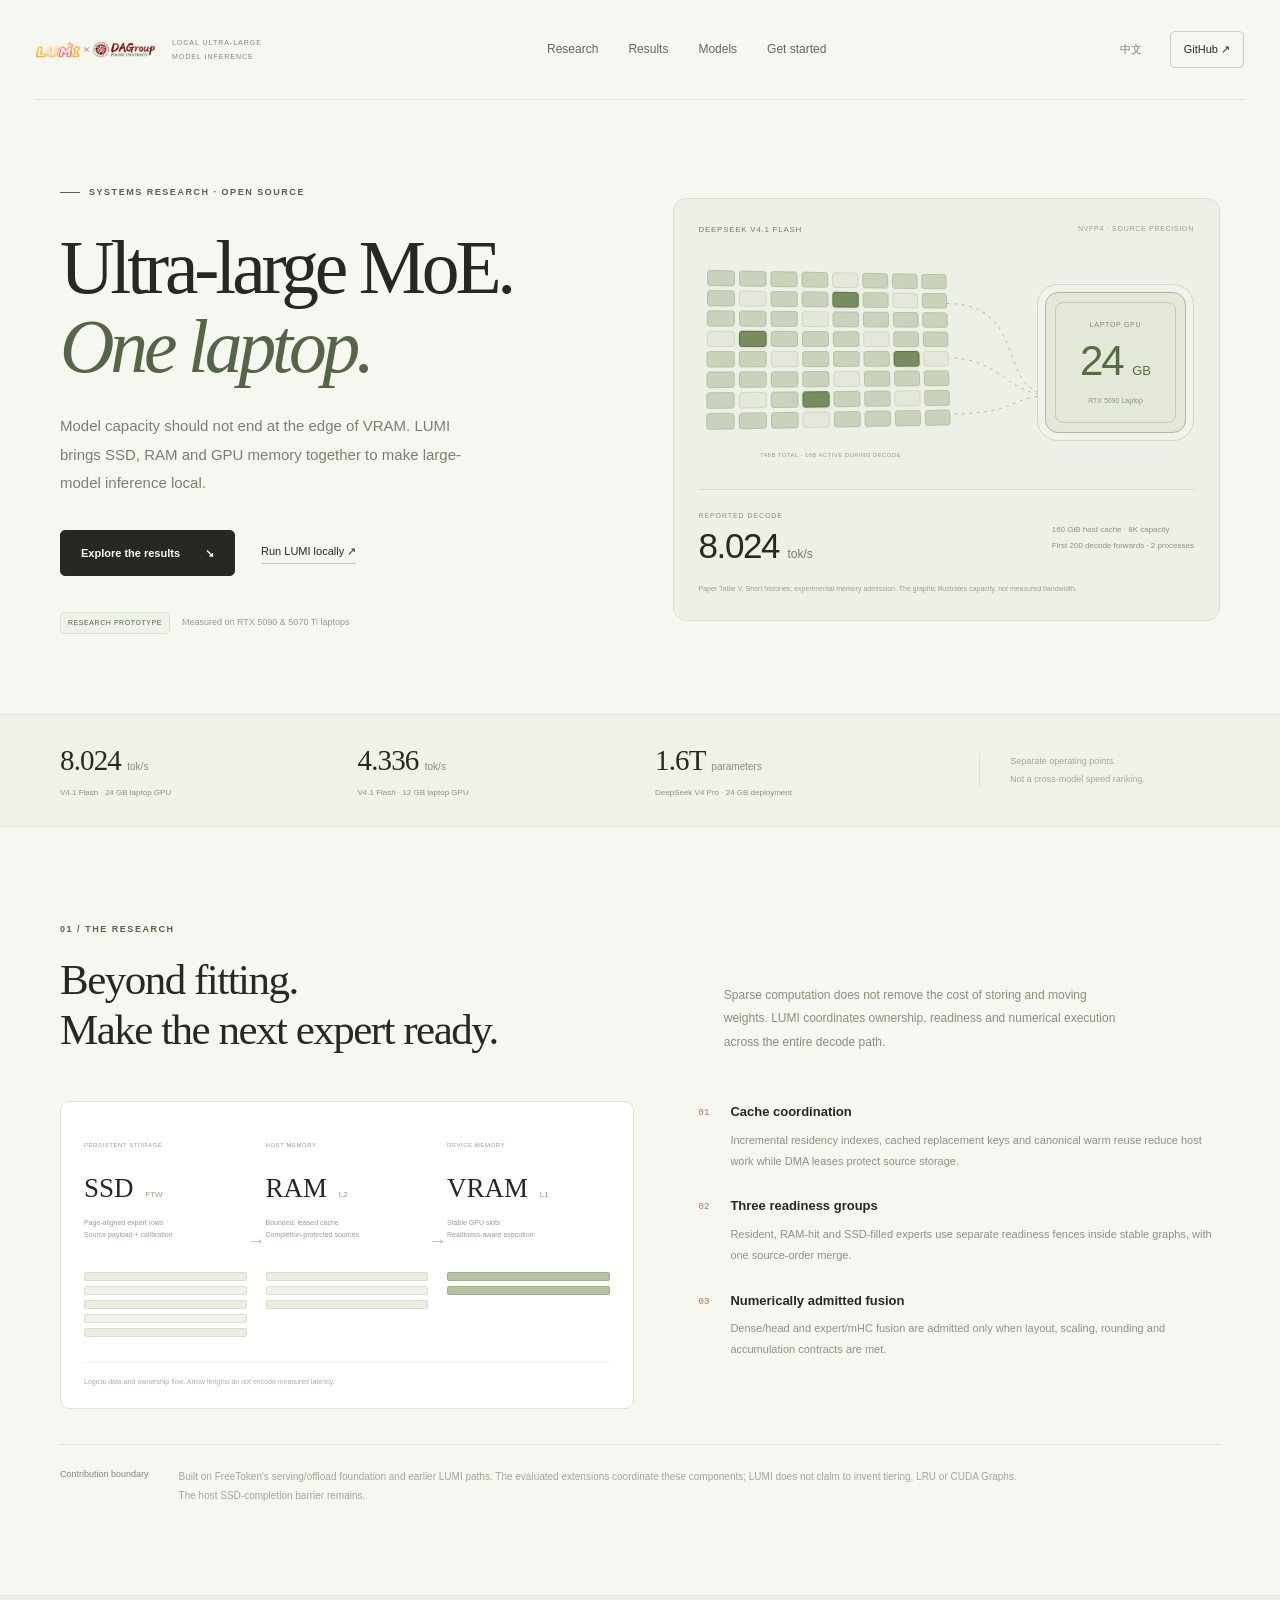
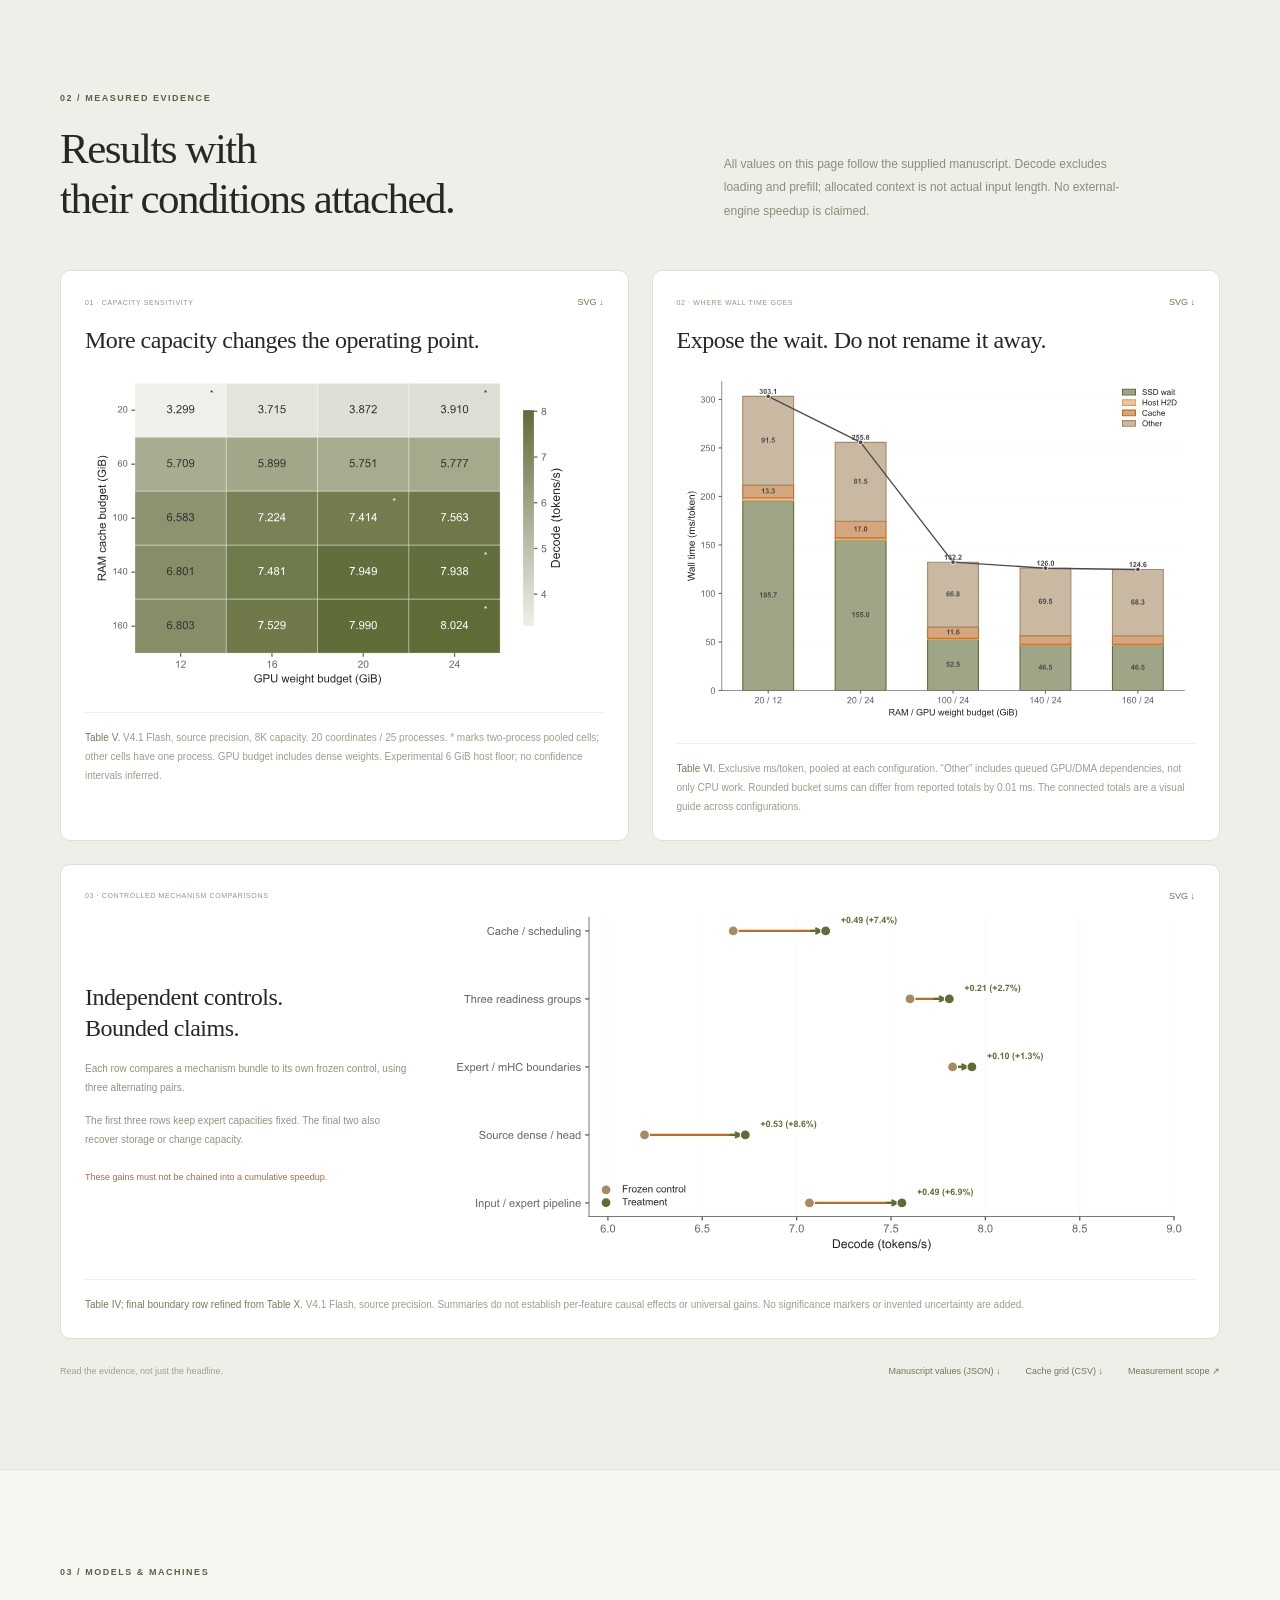
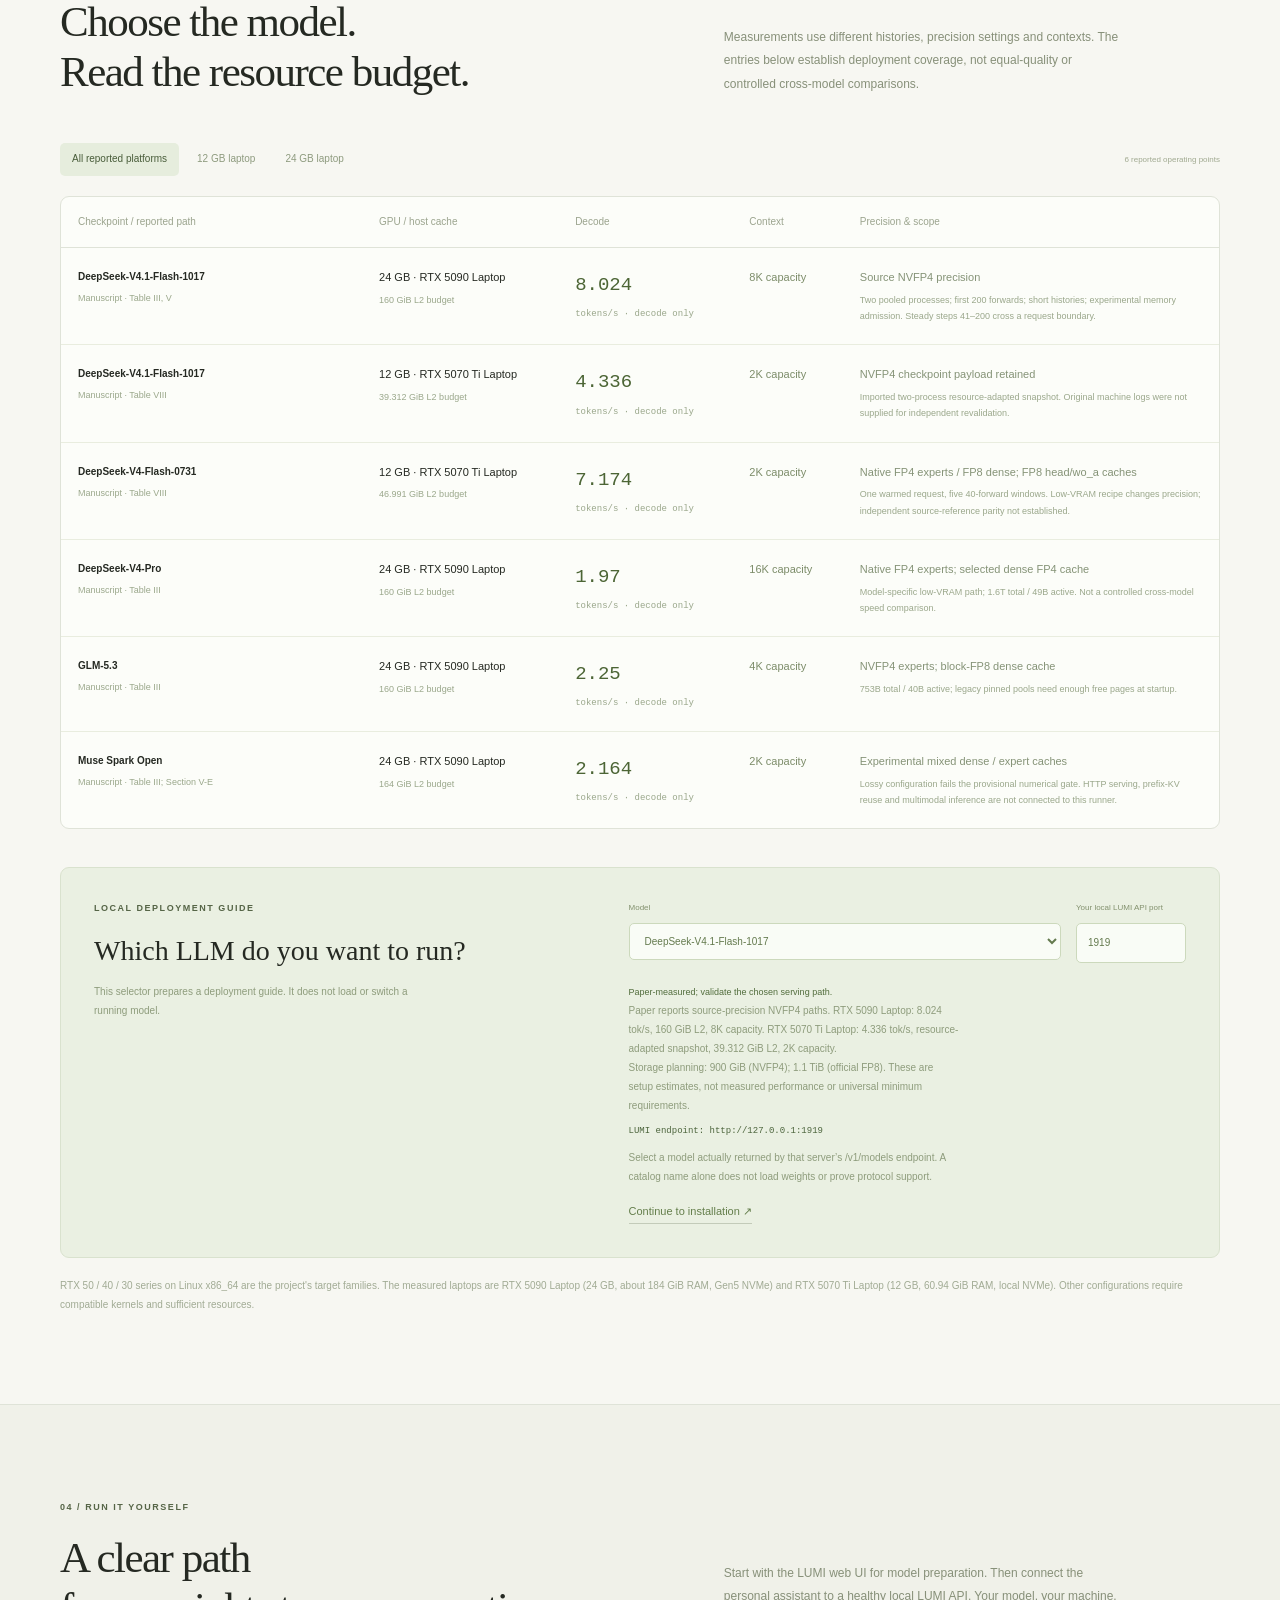
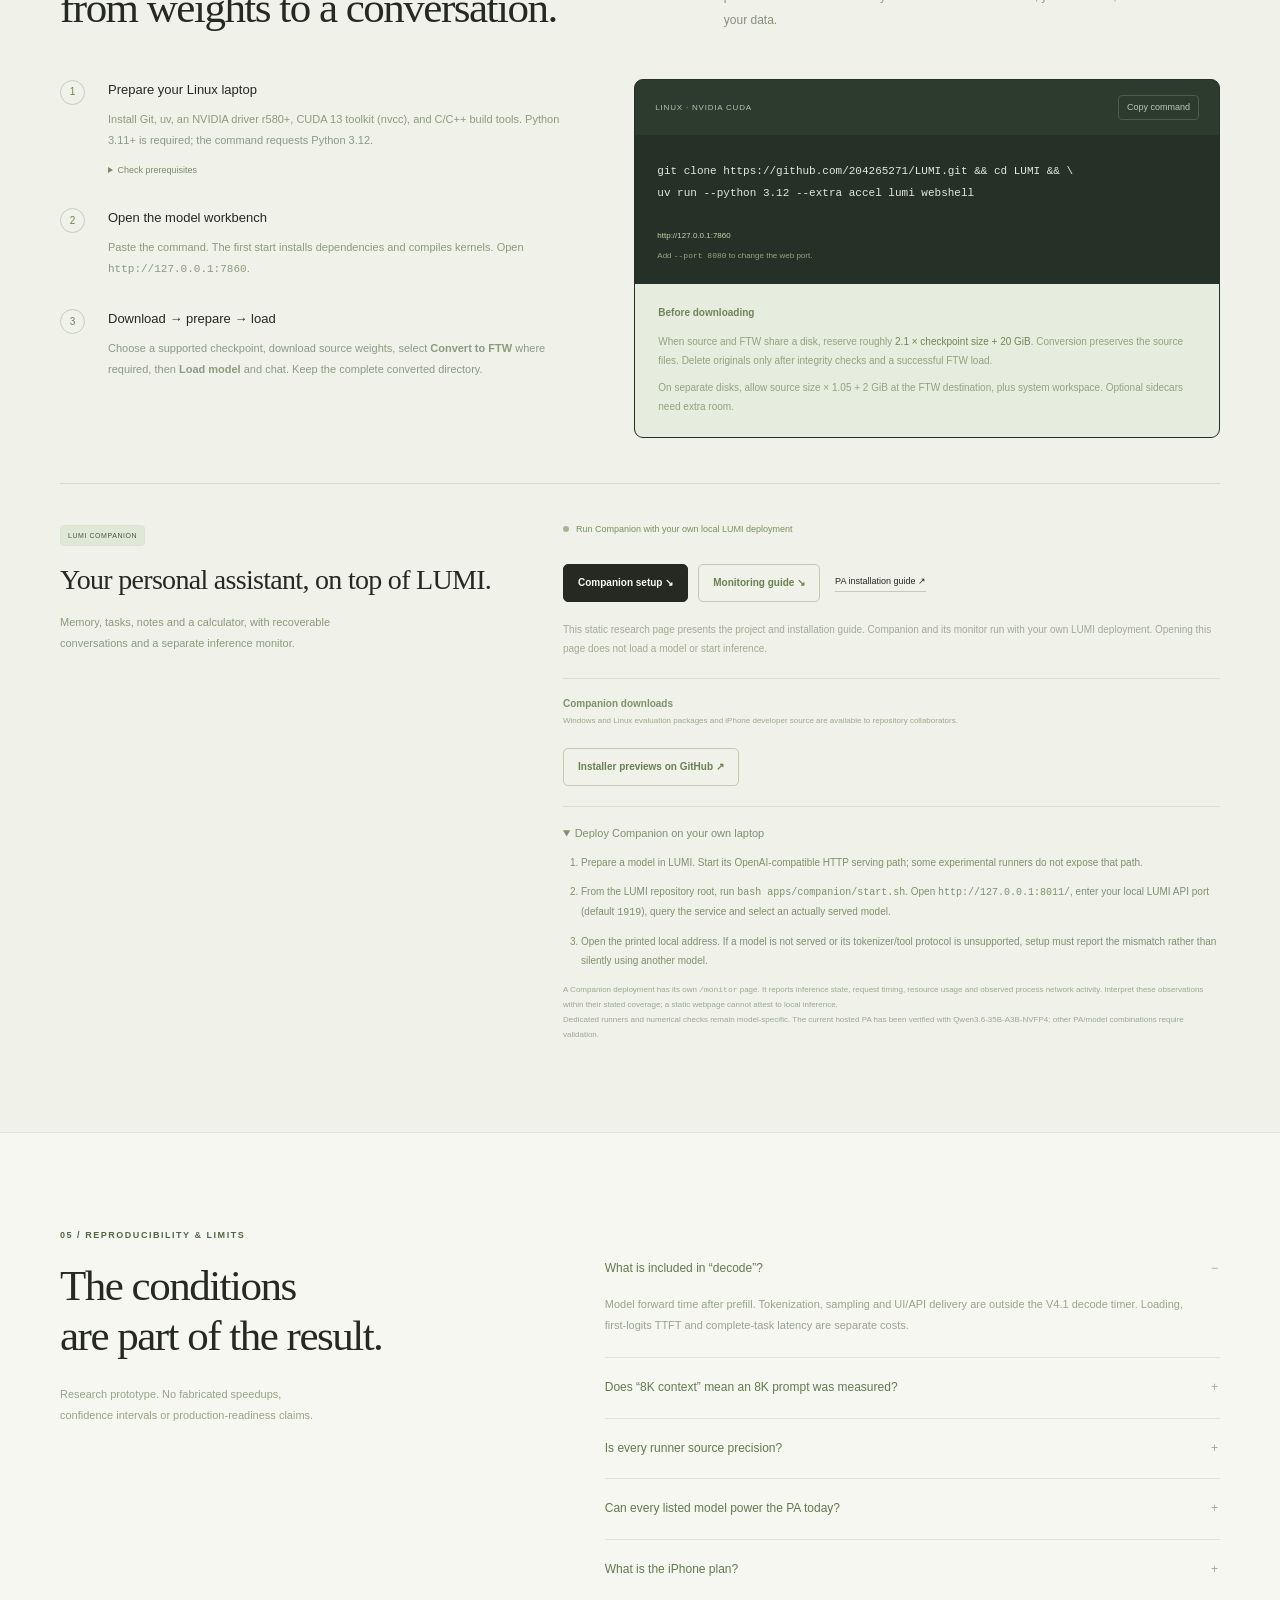
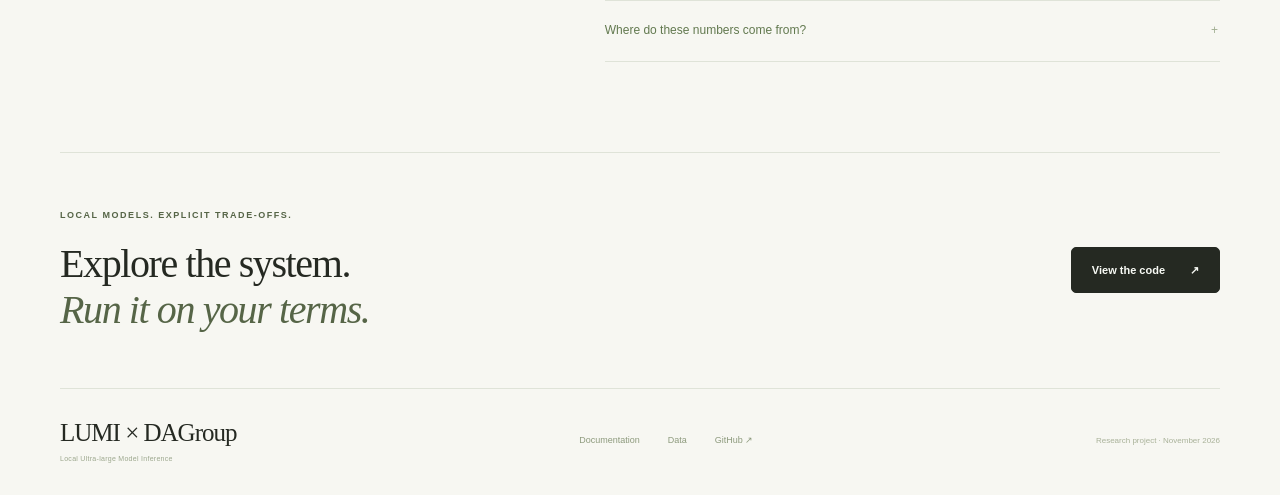
==== commit c7402ad4: "Add English and Chinese homepage editions" ====
--- a/index.html
+++ b/index.html
@@ -1,7 +1,7 @@
 <!doctype html>
-<html lang="en"><head><meta charset="utf-8"><meta name="viewport" content="width=device-width,initial-scale=1"><meta name="description" content="LUMI coordinates SSD, RAM and VRAM to run ultra-large MoE models on a single laptop GPU. Research, measured results and local deployment guides."><meta name="theme-color" content="#f7f7f2"><title>LUMI × DAGroup · Local Ultra-large Model Inference</title><link rel="icon" type="image/png" href="./assets/lumi-dagroup-icon.png"><link rel="stylesheet" href="./style.css"></head>
+<html lang="en"><head><meta charset="utf-8"><meta name="viewport" content="width=device-width,initial-scale=1"><meta name="description" content="LUMI coordinates SSD, RAM and VRAM to run ultra-large MoE models on a single laptop GPU. Research, measured results and local deployment guides."><meta name="theme-color" content="#f7f7f2"><title>LUMI × DAGroup · Local Ultra-large Model Inference</title><link rel="icon" type="image/png" href="./assets/lumi-dagroup-icon.png"><link rel="stylesheet" href="./style.css"><link rel="alternate" hreflang="zh-CN" href="./zh.html"></head>
 <body><a class="skip" href="#main">Skip to content</a>
-<header class="site-header"><a class="logo" href="#"><img src="./assets/lumi-dagroup.png" alt="LUMI × DAGroup"><span>LOCAL ULTRA-LARGE<br>MODEL INFERENCE</span></a><nav aria-label="Main navigation"><a href="#research" data-i18n="navResearch">Research</a><a href="#results" data-i18n="navResults">Results</a><a href="#models" data-i18n="navModels">Models</a><a href="#start" data-i18n="navStart">Get started</a></nav><div class="header-actions"><button id="language" aria-label="Switch language">中文</button><a class="code-link" href="https://github.com/204265271/LUMI" target="_blank" rel="noopener">GitHub ↗</a></div></header>
+<header class="site-header"><a class="logo" href="#"><img src="./assets/lumi-dagroup.png" alt="LUMI × DAGroup"><span>LOCAL ULTRA-LARGE<br>MODEL INFERENCE</span></a><nav aria-label="Main navigation"><a href="#research" data-i18n="navResearch">Research</a><a href="#results" data-i18n="navResults">Results</a><a href="#models" data-i18n="navModels">Models</a><a href="#start" data-i18n="navStart">Get started</a></nav><div class="header-actions"><a id="language" class="language-link" href="./zh.html" lang="zh-CN" hreflang="zh-CN" aria-label="View in Chinese">中文</a><a class="code-link" href="https://github.com/204265271/LUMI" target="_blank" rel="noopener">GitHub ↗</a></div></header>
 <main id="main"><section class="hero wrap"><div class="hero-copy"><div class="eyebrow"><span class="tiny-line"></span> SYSTEMS RESEARCH · OPEN SOURCE</div><h1 data-i18n="heroTitle">Ultra-large MoE.<br><em>One laptop.</em></h1><p class="hero-summary" data-i18n="heroSummary">Model capacity should not end at the edge of VRAM. LUMI brings SSD, RAM and GPU memory together to make large-model inference local.</p><div class="hero-actions"><a class="button primary" href="#results" data-i18n="exploreResults">Explore the results <span>↘</span></a><a class="text-button" href="#start" data-i18n="runLocally">Run LUMI locally ↗</a></div><div class="hero-foot"><span class="pill">RESEARCH PROTOTYPE</span><span data-i18n="heroFoot">Measured on RTX 5090 &amp; 5070 Ti laptops</span></div></div>
 <div class="hero-visual"><div class="visual-heading"><span>DEEPSEEK V4.1 FLASH</span><span>NVFP4 · SOURCE PRECISION</span></div><div class="capacity-visual"><div class="weight-field" aria-hidden="true"><div class="weight-grid" id="weightGrid"></div><span class="field-caption">748B TOTAL · 16B ACTIVE DURING DECODE</span></div><div class="gpu-block"><div class="chip-line"></div><span>LAPTOP GPU</span><b>24 <small>GB</small></b><span class="gpu-caption">RTX 5090 Laptop</span></div><svg class="hero-connection" viewBox="0 0 460 270" aria-hidden="true"><path d="M230 72 C320 72 280 170 345 170"/><path d="M230 130 C290 130 290 170 345 170"/><path d="M230 190 C310 190 295 170 345 170"/></svg></div><div class="hero-result"><div><small>REPORTED DECODE</small><b>8.024 <span>tok/s</span></b></div><p>160 GiB host cache · 8K capacity<br>First 200 decode forwards · 2 processes</p></div><div class="visual-note" data-i18n="heroNote">Paper Table V. Short histories; experimental memory admission. The graphic illustrates capacity, not measured bandwidth.</div></div></section>
 <section class="result-strip"><div class="wrap strip-inner"><div><b>8.024 <small>tok/s</small></b><span>V4.1 Flash · 24 GB laptop GPU</span></div><div><b>4.336 <small>tok/s</small></b><span>V4.1 Flash · 12 GB laptop GPU</span></div><div><b>1.6T <small>parameters</small></b><span>DeepSeek V4 Pro · 24 GB deployment</span></div><p data-i18n="stripNote">Separate operating points.<br>Not a cross-model speed ranking.</p></div></section>
@@ -24,6 +24,6 @@
 uv run --python 3.12 --extra accel lumi webshell</pre><div class="command-bottom"><span>http://127.0.0.1:7860</span><span>Add <code>--port 8080</code> to change the web port.</span></div><div class="disk-note"><h4>Before downloading</h4><p>When source and FTW share a disk, reserve roughly <b>2.1 × checkpoint size + 20 GiB</b>. Conversion preserves the source files. Delete originals only after integrity checks and a successful FTW load.</p><p>On separate disks, allow source size × 1.05 + 2 GiB at the FTW destination, plus system workspace. Optional sidecars need extra room.</p></div></div></div>
 <div class="pa-guide"><div class="pa-guide-heading"><span class="pill dark">LUMI COMPANION</span><h3>Your personal assistant, on top of LUMI.</h3><p>Memory, tasks, notes and a calculator, with recoverable conversations and a separate inference monitor.</p></div><div class="pa-guide-content"><div class="live-status"><i id="statusDot"></i><span id="liveStatus">Run Companion on your own device</span><small id="liveModel"></small></div><div class="pa-actions"><a class="button primary" id="companionLink" href="#pa-setup">Companion setup ↘</a><a class="button outline" id="monitorLink" href="#pa-monitoring">Monitoring guide ↘</a><a class="text-button" href="https://github.com/204265271/LUMI/blob/main/apps/companion/README.md" target="_blank" rel="noopener">PA installation guide ↗</a></div><p class="small-note">This static research page presents the project and installation guide. Companion and its monitor run with your own LUMI deployment. Opening this page does not load a model or start inference.</p><section id="pa-downloads" class="pa-instructions"><h4>Companion downloads</h4><p>Windows and Linux evaluation packages and iPhone developer source are available to repository collaborators.</p><div class="pa-actions"><a class="button outline" href="https://github.com/204265271/LUMI/releases/tag/pa-preview-setup2">Installer previews on GitHub ↗</a></div></section><details id="pa-setup" class="pa-instructions" open><summary>Deploy Companion on your own laptop</summary><ol><li>Prepare a model in LUMI. Start its OpenAI-compatible HTTP serving path; some experimental runners do not expose that path.</li><li>From the LUMI repository root, run <code>bash apps/companion/start.sh</code>. Open <code>http://127.0.0.1:8011/</code>, enter your local LUMI API port (default <code>1919</code>), query the service and select an actually served model.</li><li>Open the printed local address. If a model is not served or its tokenizer/tool protocol is unsupported, setup must report the mismatch rather than silently using another model.</li></ol><p id="pa-monitoring">A Companion deployment has its own <code>/monitor</code> page. It reports inference state, request timing, resource usage and observed process network activity. Interpret these observations within their stated coverage; a static webpage cannot attest to local inference.</p><p>Dedicated runners and numerical checks remain model-specific. The current hosted PA has been verified with Qwen3.6-35B-A3B-NVFP4; other PA/model combinations require validation.</p></details></div></div></div></section>
 
-<section id="scope" class="wrap section scope-section"><div class="eyebrow">05 / REPRODUCIBILITY &amp; LIMITS</div><div class="scope-layout"><div><h2 data-i18n="scopeTitle">The conditions<br>are part of the result.</h2><p>Research prototype. No fabricated speedups, confidence intervals or production-readiness claims.</p></div><div class="faq"><details open><summary>What is included in “decode”?</summary><p>Model forward time after prefill. Tokenization, sampling and UI/API delivery are outside the V4.1 decode timer. Loading, first-logits TTFT and complete-task latency are separate costs.</p></details><details><summary>Does “8K context” mean an 8K prompt was measured?</summary><p>No. It denotes allocated capacity unless an actual input length is explicitly reported. The main decode measurements use short histories. Populated-state parity checks do not establish full-length prefill performance or long-document accuracy.</p></details><details><summary>Is every runner source precision?</summary><p>No. V4.1 source-precision results are distinct from low-VRAM dense caches and Muse's lossy experiment. Muse's optional mixed cache fails the provisional numerical gate. Precision choices are attached to each operating point.</p></details><details><summary>Can every listed model power the PA today?</summary><p>No. A deployed LUMI HTTP endpoint and compatible tokenization/tool protocol are required. Muse's reported experimental runner has no connected HTTP serving. Qwen3.8-Flash-Next is a requested integration, not a measured result in the manuscript.</p></details><details><summary>What is the iPhone plan?</summary><p>A native, offline PA that runs inference on the iPhone itself. Integration is waiting for the colleague's iPhone inference code and model format. A phone webpage connected to the 5090 server will not be presented as on-device inference.</p></details><details><summary>Where do these numbers come from?</summary><p>The supplied manuscript, <i>LUMI: Efficient Large MoE Inference on a Single Laptop GPU</i>, is the authoritative source. Imported 5070 Ti results have their stated evidence limitations. Download the underlying table values above. The full draft is not redistributed by this site.</p></details></div></div></section>
+<section id="scope" class="wrap section scope-section"><div class="eyebrow">05 / REPRODUCIBILITY &amp; LIMITS</div><div class="scope-layout"><div><h2 data-i18n="scopeTitle">The conditions<br>are part of the result.</h2><p>Research prototype. No fabricated speedups, confidence intervals or production-readiness claims.</p></div><div class="faq"><details open><summary>What is included in “decode”?</summary><p>Model forward time after prefill. Tokenization, sampling and UI/API delivery are outside the V4.1 decode timer. Loading, first-logits TTFT and complete-task latency are separate costs.</p></details><details><summary>Does “8K context” mean an 8K prompt was measured?</summary><p>No. It denotes allocated capacity unless an actual input length is explicitly reported. The main decode measurements use short histories. Populated-state parity checks do not establish full-length prefill performance or long-document accuracy.</p></details><details><summary>Is every runner source precision?</summary><p>No. V4.1 source-precision results are distinct from low-VRAM dense caches and Muse's lossy experiment. Muse's optional mixed cache fails the provisional numerical gate. Precision choices are attached to each operating point.</p></details><details><summary>Can every listed model power the PA today?</summary><p>No. A deployed LUMI HTTP endpoint and compatible tokenization/tool protocol are required. Muse's reported experimental runner has no connected HTTP serving. Qwen3.8-Flash-Next is a requested integration, not a measured result in the manuscript.</p></details><details><summary>What is the iPhone plan?</summary><p>The iPhone app is designed for offline inference on the device. Developers can build the current source with Xcode. Signed distribution for testers is pending.</p></details><details><summary>Where do these numbers come from?</summary><p>The supplied manuscript, <i>LUMI: Efficient Large MoE Inference on a Single Laptop GPU</i>, is the authoritative source. Imported 5070 Ti results have their stated evidence limitations. Download the underlying table values above. The full draft is not redistributed by this site.</p></details></div></div></section>
 <section class="closing wrap"><div><span class="eyebrow">LOCAL MODELS. EXPLICIT TRADE-OFFS.</span><h2>Explore the system.<br><em>Run it on your terms.</em></h2></div><a class="button primary" href="https://github.com/204265271/LUMI" target="_blank" rel="noopener">View the code <span>↗</span></a></section>
-</main><footer class="wrap"><a class="footer-logo" href="#">LUMI × DAGroup<span>Local Ultra-large Model Inference</span></a><div><a href="#start">Documentation</a><a href="./data/results.json">Data</a><a href="https://github.com/204265271/LUMI" target="_blank" rel="noopener">GitHub ↗</a></div><small>Research project · November 2026</small></footer><div id="toast" role="status" class="toast hidden"></div><script src="./site-config.js" defer></script><script src="./app.js" defer></script></body></html>
+</main><footer class="wrap"><a class="footer-logo" href="#">LUMI × DAGroup<span>Local Ultra-large Model Inference</span></a><div><a href="#start">Documentation</a><a href="./data/results.json">Data</a><a href="https://github.com/204265271/LUMI" target="_blank" rel="noopener">GitHub ↗</a></div><small>Research project · November 2026</small></footer><div id="toast" role="status" class="toast hidden"></div><script src="./site-config.js" defer></script><script src="./app.js?v=2" defer></script></body></html>
--- a/style.css
+++ b/style.css
@@ -1,4 +1,4 @@
-:root{--bg:#f7f7f2;--paper:#fff;--ink:#252922;--muted:#767d71;--line:#dfe3d8;--olive:#566547;--orange:#b96e4e;--pale:#eaf0e1;--soft:#eeeee6}*{box-sizing:border-box}html{scroll-behavior:smooth;scroll-padding-top:90px}body{margin:0;background:var(--bg);color:var(--ink);font:14px/1.65 Arial,"Microsoft YaHei",sans-serif;-webkit-font-smoothing:antialiased}button,input,select{font:inherit}a{color:inherit;text-decoration:none}button,a,input,select,summary{outline-offset:5px}button,summary{cursor:pointer}button{color:inherit}img{max-width:100%;display:block}h1,h2,h3,h4,p{margin:0}button{border:0;background:none}.wrap{width:min(1160px,calc(100% - 72px));margin-inline:auto}.site-header{height:100px;display:flex;align-items:center;justify-content:space-between;width:min(1360px,calc(100% - 72px));margin:auto;border-bottom:1px solid var(--line);gap:25px}.logo{display:flex;align-items:center;gap:17px}.logo img{width:119px;height:54px;object-fit:contain}.logo span{font-size:7px;letter-spacing:.14em;color:#818777;line-height:1.9}.site-header nav{display:flex;gap:30px;font-size:12px;color:#62695b}.site-header nav a:hover{color:var(--orange)}.header-actions{display:flex;align-items:center;gap:20px;font-size:11px}.header-actions>button{color:var(--muted);padding:8px}.code-link{border:1px solid #c7cfc0;padding:8px 13px;border-radius:5px}.hero{display:grid;grid-template-columns:1fr 1fr;gap:65px;align-items:center;padding-top:85px;padding-bottom:80px}.eyebrow{font-size:9px;letter-spacing:.17em;font-weight:600;color:var(--olive);display:flex;align-items:center;gap:9px}.tiny-line{display:inline-block;width:20px;height:1px;background:var(--olive)}h1{font:500 clamp(52px,5.9vw,82px)/1.05 Georgia,"Times New Roman","Microsoft YaHei",serif;letter-spacing:-.055em;margin-top:28px}h1 em,h2 em{font-weight:400;color:var(--olive)}.hero-summary{font-size:15px;color:#77816d;max-width:410px;line-height:1.9;margin-top:26px}.hero-actions{display:flex;align-items:center;gap:26px;margin-top:32px}.button{display:inline-flex;align-items:center;justify-content:center;gap:25px;border-radius:5px;padding:13px 20px;font-size:11px;font-weight:600;white-space:nowrap;transition:background .15s,transform .15s}.button.primary{background:var(--ink);color:#f8faf5;border:1px solid var(--ink)}.button.primary:hover{background:var(--olive);border-color:var(--olive);transform:translateY(-1px)}.text-button{font-size:11px;border-bottom:1px solid #c3cbb9;padding-bottom:3px}.text-button:hover{color:var(--orange)}.hero-foot{display:flex;gap:12px;align-items:center;margin-top:36px;font-size:9px;color:#939a8a}.pill{display:inline-block;border:1px solid #dce4d1;border-radius:4px;padding:4px 7px;font-size:7px;letter-spacing:.08em;color:var(--olive);background:#eef2e9;white-space:nowrap}.pill.dark{background:#e1e7d7;color:#45563b}.hero-visual{background:#edf0e6;border:1px solid #dce1d0;border-radius:13px;padding:24px 25px;position:relative}.visual-heading{display:flex;justify-content:space-between;font-size:8px;letter-spacing:.09em;color:#747f65;gap:12px}.visual-heading span:last-child{color:#97a087;font-size:7px}.capacity-visual{height:253px;position:relative;display:flex;align-items:center;justify-content:space-between;padding:25px 8px 25px 4px}.weight-field{width:53%;z-index:2}.weight-grid{display:grid;grid-template-columns:repeat(8,1fr);gap:4px;transform:perspective(600px) rotateY(8deg) rotateX(5deg);padding:6px}.weight-grid i{height:16px;background:#c9d2bb;border:1px solid #b6c1a4;border-radius:3px}.weight-grid i:nth-child(5n){background:#e4e8db;border-color:#cfd8c1}.weight-grid i:nth-child(13n){background:#788c5e;border-color:#5b7240;box-shadow:0 1px 4px #3e5e321f}.field-caption{font-size:6px;letter-spacing:.07em;display:block;text-align:center;margin-top:18px;color:#939d85}.gpu-block{width:141px;height:141px;border:1px solid #adb99d;display:flex;align-items:center;justify-content:center;flex-direction:column;border-radius:13px;background:#e3e8d9;box-shadow:0 0 0 7px #f0f3eb,0 0 0 8px #d1d9c5;z-index:3;position:relative}.gpu-block>span:first-of-type{font-size:7px;letter-spacing:.1em;color:#7c8d68}.gpu-block b{font-size:42px;font-weight:500;color:#576d3c;letter-spacing:-.05em;line-height:1.3;margin-top:4px}.gpu-block b small{font-size:13px;letter-spacing:0}.gpu-caption{font-size:7px;color:#8b9c76;margin-top:6px}.chip-line{position:absolute;inset:9px;border:1px solid #c1cdb0;border-radius:8px;pointer-events:none}.hero-connection{position:absolute;inset:0;width:100%;height:100%;pointer-events:none;z-index:1}.hero-connection path{stroke:#aebca0;fill:none;stroke-width:1;stroke-dasharray:3 5}.hero-result{border-top:1px solid #d4ddc7;padding-top:20px;display:flex;align-items:center;justify-content:space-between;gap:20px}.hero-result small{display:block;font-size:7px;letter-spacing:.13em;color:#869476;margin-bottom:5px}.hero-result b{font-size:35px;font-weight:500;letter-spacing:-.04em;line-height:1.1}.hero-result b span{font-size:12px;letter-spacing:0;font-weight:400;color:#6e7d5f}.hero-result p{font-size:8px;color:#8a957d;line-height:1.9}.visual-note{font-size:7px;color:#9aa38f;line-height:1.8;margin-top:18px}.result-strip{border-top:1px solid var(--line);border-bottom:1px solid var(--line);background:#f0f2ea}.strip-inner{display:grid;grid-template-columns:1fr 1fr 1.1fr .9fr;padding-top:27px;padding-bottom:27px;gap:30px;align-items:center}.strip-inner b{font:500 29px/1.3 Georgia,serif;letter-spacing:-.03em}.strip-inner small{font:10px Arial,sans-serif;color:#839176;letter-spacing:0}.strip-inner span{display:block;font-size:8px;color:#8a9580;margin-top:7px}.strip-inner p{font-size:9px;color:#a1aa96;border-left:1px solid #dce2d3;padding-left:30px;line-height:1.9}.section{padding-top:95px;padding-bottom:90px}.section-top{display:grid;grid-template-columns:1fr .85fr;gap:80px;align-items:end;margin-bottom:47px}h2{font:500 43px/1.15 Georgia,"Times New Roman","Microsoft YaHei",serif;letter-spacing:-.035em;margin-top:18px}.section-lead{font-size:12px;line-height:1.95;color:#879079;max-width:400px}.research-layout{display:grid;grid-template-columns:1.1fr 1fr;gap:65px;align-items:start}.storage-flow{display:grid;grid-template-columns:1fr 19px 1fr 19px 1fr;background:#fff;border:1px solid var(--line);border-radius:9px;padding:29px 23px 20px;align-items:center}.tier{min-width:0}.tier>small{font-size:6px;letter-spacing:.09em;color:#96a18b}.tier b{display:block;font:500 27px/1.5 Georgia,serif;margin:14px 0 8px}.tier b span{font:8px Arial,sans-serif;color:#94a183;margin-left:5px}.tier p{font-size:7px;color:#97a18c;line-height:1.8;min-height:39px}.tier-rows{display:grid;gap:5px;margin-top:16px;min-height:78px;align-content:start}.tier-rows i{height:9px;background:#e9eee1;border:1px solid #d6dfc9;border-radius:2px}.tier-rows i:nth-child(2n){background:#eff2e9}.gpu-tier .tier-rows i{background:#b6c3a3;border-color:#9eaf85}.tier-arrow{font-size:19px;color:#b2be9f;align-self:center;text-align:center}.flow-caption{grid-column:1/-1;font-size:7px;color:#abb39f;line-height:1.8;border-top:1px solid #edf0e6;padding-top:13px;margin-top:12px}.contributions article{display:flex;gap:21px;margin-bottom:24px}.contributions article>span{font-size:9px;color:var(--orange);margin-top:5px;font-family:Consolas,monospace}.contributions h3{font-size:13px;font-weight:600;margin-bottom:7px}.contributions p{font-size:10px;color:#8a957e;line-height:1.9}.research-boundary{display:flex;gap:30px;border-top:1px solid var(--line);padding-top:22px;margin-top:35px}.research-boundary strong{font-size:9px;font-weight:500;white-space:nowrap;color:#7e8d6e}.research-boundary p{font-size:9px;color:#a0a992;line-height:1.9;max-width:850px}.results-section{background:#eeeFE8;border-top:1px solid var(--line);border-bottom:1px solid var(--line)}.evidence-grid{display:grid;grid-template-columns:1fr 1fr;gap:23px}.figure-card{background:#fff;border:1px solid #dce2d2;border-radius:10px;padding:24px}.figure-heading{display:flex;justify-content:space-between;align-items:center;gap:20px;font-size:7px;letter-spacing:.09em;color:#8c9a7e}.figure-heading a{font-size:9px;color:#6a7a58;letter-spacing:0}.figure-card h3{font:500 24px/1.3 Georgia,serif;letter-spacing:-.02em;margin-top:15px;margin-bottom:15px}.figure-image{display:block}.figure-image img{width:100%;background:#fff;object-fit:contain}.evidence-grid .figure-image{min-height:270px;display:flex;align-items:center}.figure-caption{font-size:8px;line-height:1.9;color:#97a18b;border-top:1px solid #edf0e7;margin-top:15px;padding-top:15px}.figure-caption b{font-weight:500;color:#70815b}.wide-figure{margin-top:23px}.mechanism-layout{display:grid;grid-template-columns:.6fr 1.4fr;align-items:center;gap:35px}.mechanism-layout p{font-size:10px;color:#8b977e;line-height:1.9;margin-bottom:14px}.mechanism-layout .accent-note{color:#a26e50;font-size:9px;margin-top:20px}.data-access{display:flex;align-items:center;justify-content:space-between;gap:20px;font-size:9px;color:#9ba58d;margin-top:25px}.data-access>div{display:flex;gap:25px}.data-access a{color:#697b54}.model-toolbar{display:flex;align-items:center;justify-content:space-between;margin-bottom:20px}.filters{display:flex;gap:6px}.filters button{font-size:10px;color:#8e9b7f;border-radius:5px;padding:8px 12px}.filters .selected{color:#485c39;background:#e6eddd}.model-toolbar>span{font-size:8px;color:#a0a990}.table-frame{border:1px solid var(--line);border-radius:9px;overflow:auto;background:#fcfdf9}table{width:100%;border-collapse:collapse;text-align:left}.model-table{min-width:880px}th{font-weight:500;font-size:8px;color:#9ba48e;padding:17px 17px;border-bottom:1px solid var(--line)}td{font-size:10px;padding:20px 17px;border-bottom:1px solid #e9eddf;vertical-align:top;line-height:1.8}.model-table tr:last-child td{border-bottom:0}.model-table td:first-child{width:26%;font-weight:600;font-size:10px}.model-table td:last-child{max-width:330px;color:#859377}.model-table td small{font-weight:400;font-size:8px;color:#9aa78b;display:block;line-height:1.8;margin-top:4px}.model-table .tps{font-family:Consolas,monospace;font-size:19px;font-weight:500;color:#4c6535;white-space:nowrap}.model-table .table-context{white-space:nowrap;color:#7c8c69}.model-planner{display:grid;grid-template-columns:1fr 1.2fr;gap:70px;margin-top:38px;background:#eaf0e2;border:1px solid #d9e2ce;border-radius:9px;padding:33px}.model-planner h3{font:500 28px/1.25 Georgia,serif;margin:17px 0 14px}.model-planner p{font-size:10px;line-height:1.9;color:#8e9c7c;max-width:330px}.planner-form{display:grid;grid-template-columns:1fr 110px;gap:8px 15px;align-items:start}.planner-form label{font-size:8px;color:#83916e;grid-row:1}.planner-form select,.planner-form input{width:100%;background:#f9fcf6;border:1px solid #ccd9bc;border-radius:5px;padding:11px;color:#647a4e;font-size:10px;min-width:0;grid-row:2}.planner-form label[for=apiPort]{grid-column:2}.planner-form select{grid-column:1}.planner-form input{grid-column:2}.model-plan{grid-column:1/-1;font-size:9px;line-height:1.9;color:#859674;padding:13px 0 8px}.model-plan strong{color:#526d3d;font-weight:500}.model-plan code{display:block;margin:8px 0;color:#4d653d;overflow-wrap:anywhere}.planner-form .text-button{justify-self:start;grid-column:1/-1;color:#647e4b}.small-note{font-size:9px;color:#a1ab94;line-height:1.9;margin-top:18px}.start-section{background:#f0f1e9;border-block:1px solid var(--line)}.install-layout{display:grid;grid-template-columns:1fr 1.15fr;gap:65px;align-items:start}.install-steps article{display:flex;gap:23px;margin-bottom:29px}.install-steps article>span{display:flex;align-items:center;justify-content:center;flex:0 0 25px;width:25px;height:25px;border:1px solid #c4cfb5;border-radius:50%;font-size:10px;color:#6e8255;margin-top:1px}.install-steps h3{font-size:13px;font-weight:500;margin-bottom:8px}.install-steps p{font-size:10px;color:#8c9a7e;line-height:1.9}.install-steps details{margin-top:13px;color:#7b8c68;font-size:9px}.install-steps details pre{background:#e8eee0;padding:14px;font-size:10px;line-height:2}.command-panel{background:#253126;border:1px solid #253126;border-radius:9px;overflow:hidden;color:#dbe6ce}.command-title{display:flex;align-items:center;justify-content:space-between;background:#2d3a2e;padding:15px 20px;font-size:8px;letter-spacing:.1em;color:#b4c7a1}.command-title button{color:#bacbab;font-size:9px;border:1px solid #4d5c45;border-radius:4px;padding:4px 8px;letter-spacing:0}.command-panel>pre{white-space:pre-wrap;overflow-wrap:anywhere;font:11px/2 Consolas,monospace;padding:25px 22px;margin:0;color:#e3e8da}.command-bottom{display:flex;flex-direction:column;gap:7px;padding:0 22px 22px;font-size:8px;color:#91a780}.command-bottom>span:first-child{color:#c1d7a7}.disk-note{background:#e6ecde;color:#70845a;padding:21px 23px}.disk-note h4{font-size:10px;margin-bottom:10px;font-weight:600}.disk-note p{font-size:9px;line-height:1.9;color:#93a281;margin-top:8px}.disk-note b{font-weight:500;color:#6f8655}.pa-guide{display:grid;grid-template-columns:.8fr 1.2fr;gap:65px;border-top:1px solid #d4ddc8;margin-top:45px;padding-top:38px}.pa-guide-heading h3{font:500 28px/1.3 Georgia,serif;letter-spacing:-.025em;margin:16px 0 13px}.pa-guide-heading p{font-size:11px;color:#8c9a7b;line-height:1.9;max-width:290px}.live-status{display:flex;align-items:center;gap:7px;flex-wrap:wrap;font-size:9px;color:#79905f}.live-status i{width:6px;height:6px;border-radius:50%;background:#a6b494}.live-status i.online{background:#6e9555;box-shadow:0 0 0 3px #6e955511}.live-status small{font-size:8px;color:#9caa8a;display:block;flex-basis:100%;margin-left:13px}.pa-actions{display:flex;align-items:center;gap:10px;flex-wrap:wrap;margin-top:20px}.pa-actions .button{font-size:10px;padding:10px 14px;gap:10px}.button.outline{border:1px solid #becbb0;color:#6a8053}.pa-actions .text-button{font-size:9px;margin-left:5px}.pa-instructions{font-size:10px;color:#7f906d;margin-top:20px;border-top:1px solid #d9e1cf;padding-top:17px}.pa-instructions summary{font-size:11px}.pa-instructions ol{padding-left:18px;font-size:9px;line-height:1.9;margin-bottom:12px}.pa-instructions li{margin:10px 0}.pa-instructions>p{font-size:8px;color:#9baa8a;line-height:1.9}.scope-layout{display:grid;grid-template-columns:.85fr 1.15fr;gap:90px}.scope-layout>div>p{font-size:11px;color:#97a387;max-width:270px;margin-top:24px;line-height:1.9}.faq details{border-bottom:1px solid var(--line);padding:20px 0}.faq details:first-child{padding-top:16px}.faq summary{font-size:12px;color:#62794f;list-style:none;position:relative;padding-right:24px}.faq summary::-webkit-details-marker{display:none}.faq summary::after{content:'+';position:absolute;right:2px;top:0;color:#a2af92}.faq details[open] summary::after{content:'−'}.faq p{font-size:10px;line-height:1.95;color:#98a48a;margin-top:15px;padding-right:20px}.closing{display:flex;align-items:center;justify-content:space-between;border-top:1px solid var(--line);padding-block:55px;gap:30px}.closing h2{font-size:40px}.closing .button{align-self:center}footer{display:flex;align-items:center;justify-content:space-between;gap:30px;border-top:1px solid var(--line);padding-top:30px;padding-bottom:35px}.footer-logo{font:500 25px Georgia,serif;letter-spacing:-.04em}.footer-logo span{display:block;font:7px Arial,sans-serif;letter-spacing:.04em;color:#9ca78d;margin-top:8px}footer>div{display:flex;gap:28px;font-size:9px;color:#8d9a7d}footer>small{font-size:8px;color:#a8b198}.toast{position:fixed;bottom:25px;right:25px;border-radius:6px;padding:13px 22px;background:#354b2b;color:#edf3e5;font-size:12px;box-shadow:0 6px 30px #1231;z-index:30}.hidden{display:none!important}.skip{position:fixed;top:-60px;left:10px;z-index:50;background:white;padding:10px}.skip:focus{top:10px}code{font-family:Consolas,monospace}section[id]{scroll-margin-top:25px}
+:root{--bg:#f7f7f2;--paper:#fff;--ink:#252922;--muted:#767d71;--line:#dfe3d8;--olive:#566547;--orange:#b96e4e;--pale:#eaf0e1;--soft:#eeeee6}*{box-sizing:border-box}html{scroll-behavior:smooth;scroll-padding-top:90px}body{margin:0;background:var(--bg);color:var(--ink);font:14px/1.65 Arial,"Microsoft YaHei",sans-serif;-webkit-font-smoothing:antialiased}button,input,select{font:inherit}a{color:inherit;text-decoration:none}button,a,input,select,summary{outline-offset:5px}button,summary{cursor:pointer}button{color:inherit}img{max-width:100%;display:block}h1,h2,h3,h4,p{margin:0}button{border:0;background:none}.wrap{width:min(1160px,calc(100% - 72px));margin-inline:auto}.site-header{height:100px;display:flex;align-items:center;justify-content:space-between;width:min(1360px,calc(100% - 72px));margin:auto;border-bottom:1px solid var(--line);gap:25px}.logo{display:flex;align-items:center;gap:17px}.logo img{width:119px;height:54px;object-fit:contain}.logo span{font-size:7px;letter-spacing:.14em;color:#818777;line-height:1.9}.site-header nav{display:flex;gap:30px;font-size:12px;color:#62695b}.site-header nav a:hover{color:var(--orange)}.header-actions{display:flex;align-items:center;gap:20px;font-size:11px}.language-link{color:var(--muted);padding:8px;white-space:nowrap}.code-link{border:1px solid #c7cfc0;padding:8px 13px;border-radius:5px}.hero{display:grid;grid-template-columns:1fr 1fr;gap:65px;align-items:center;padding-top:85px;padding-bottom:80px}.eyebrow{font-size:9px;letter-spacing:.17em;font-weight:600;color:var(--olive);display:flex;align-items:center;gap:9px}.tiny-line{display:inline-block;width:20px;height:1px;background:var(--olive)}h1{font:500 clamp(52px,5.9vw,82px)/1.05 Georgia,"Times New Roman","Microsoft YaHei",serif;letter-spacing:-.055em;margin-top:28px}h1 em,h2 em{font-weight:400;color:var(--olive)}.hero-summary{font-size:15px;color:#77816d;max-width:410px;line-height:1.9;margin-top:26px}.hero-actions{display:flex;align-items:center;gap:26px;margin-top:32px}.button{display:inline-flex;align-items:center;justify-content:center;gap:25px;border-radius:5px;padding:13px 20px;font-size:11px;font-weight:600;white-space:nowrap;transition:background .15s,transform .15s}.button.primary{background:var(--ink);color:#f8faf5;border:1px solid var(--ink)}.button.primary:hover{background:var(--olive);border-color:var(--olive);transform:translateY(-1px)}.text-button{font-size:11px;border-bottom:1px solid #c3cbb9;padding-bottom:3px}.text-button:hover{color:var(--orange)}.hero-foot{display:flex;gap:12px;align-items:center;margin-top:36px;font-size:9px;color:#939a8a}.pill{display:inline-block;border:1px solid #dce4d1;border-radius:4px;padding:4px 7px;font-size:7px;letter-spacing:.08em;color:var(--olive);background:#eef2e9;white-space:nowrap}.pill.dark{background:#e1e7d7;color:#45563b}.hero-visual{background:#edf0e6;border:1px solid #dce1d0;border-radius:13px;padding:24px 25px;position:relative}.visual-heading{display:flex;justify-content:space-between;font-size:8px;letter-spacing:.09em;color:#747f65;gap:12px}.visual-heading span:last-child{color:#97a087;font-size:7px}.capacity-visual{height:253px;position:relative;display:flex;align-items:center;justify-content:space-between;padding:25px 8px 25px 4px}.weight-field{width:53%;z-index:2}.weight-grid{display:grid;grid-template-columns:repeat(8,1fr);gap:4px;transform:perspective(600px) rotateY(8deg) rotateX(5deg);padding:6px}.weight-grid i{height:16px;background:#c9d2bb;border:1px solid #b6c1a4;border-radius:3px}.weight-grid i:nth-child(5n){background:#e4e8db;border-color:#cfd8c1}.weight-grid i:nth-child(13n){background:#788c5e;border-color:#5b7240;box-shadow:0 1px 4px #3e5e321f}.field-caption{font-size:6px;letter-spacing:.07em;display:block;text-align:center;margin-top:18px;color:#939d85}.gpu-block{width:141px;height:141px;border:1px solid #adb99d;display:flex;align-items:center;justify-content:center;flex-direction:column;border-radius:13px;background:#e3e8d9;box-shadow:0 0 0 7px #f0f3eb,0 0 0 8px #d1d9c5;z-index:3;position:relative}.gpu-block>span:first-of-type{font-size:7px;letter-spacing:.1em;color:#7c8d68}.gpu-block b{font-size:42px;font-weight:500;color:#576d3c;letter-spacing:-.05em;line-height:1.3;margin-top:4px}.gpu-block b small{font-size:13px;letter-spacing:0}.gpu-caption{font-size:7px;color:#8b9c76;margin-top:6px}.chip-line{position:absolute;inset:9px;border:1px solid #c1cdb0;border-radius:8px;pointer-events:none}.hero-connection{position:absolute;inset:0;width:100%;height:100%;pointer-events:none;z-index:1}.hero-connection path{stroke:#aebca0;fill:none;stroke-width:1;stroke-dasharray:3 5}.hero-result{border-top:1px solid #d4ddc7;padding-top:20px;display:flex;align-items:center;justify-content:space-between;gap:20px}.hero-result small{display:block;font-size:7px;letter-spacing:.13em;color:#869476;margin-bottom:5px}.hero-result b{font-size:35px;font-weight:500;letter-spacing:-.04em;line-height:1.1}.hero-result b span{font-size:12px;letter-spacing:0;font-weight:400;color:#6e7d5f}.hero-result p{font-size:8px;color:#8a957d;line-height:1.9}.visual-note{font-size:7px;color:#9aa38f;line-height:1.8;margin-top:18px}.result-strip{border-top:1px solid var(--line);border-bottom:1px solid var(--line);background:#f0f2ea}.strip-inner{display:grid;grid-template-columns:1fr 1fr 1.1fr .9fr;padding-top:27px;padding-bottom:27px;gap:30px;align-items:center}.strip-inner b{font:500 29px/1.3 Georgia,serif;letter-spacing:-.03em}.strip-inner small{font:10px Arial,sans-serif;color:#839176;letter-spacing:0}.strip-inner span{display:block;font-size:8px;color:#8a9580;margin-top:7px}.strip-inner p{font-size:9px;color:#a1aa96;border-left:1px solid #dce2d3;padding-left:30px;line-height:1.9}.section{padding-top:95px;padding-bottom:90px}.section-top{display:grid;grid-template-columns:1fr .85fr;gap:80px;align-items:end;margin-bottom:47px}h2{font:500 43px/1.15 Georgia,"Times New Roman","Microsoft YaHei",serif;letter-spacing:-.035em;margin-top:18px}.section-lead{font-size:12px;line-height:1.95;color:#879079;max-width:400px}.research-layout{display:grid;grid-template-columns:1.1fr 1fr;gap:65px;align-items:start}.storage-flow{display:grid;grid-template-columns:1fr 19px 1fr 19px 1fr;background:#fff;border:1px solid var(--line);border-radius:9px;padding:29px 23px 20px;align-items:center}.tier{min-width:0}.tier>small{font-size:6px;letter-spacing:.09em;color:#96a18b}.tier b{display:block;font:500 27px/1.5 Georgia,serif;margin:14px 0 8px}.tier b span{font:8px Arial,sans-serif;color:#94a183;margin-left:5px}.tier p{font-size:7px;color:#97a18c;line-height:1.8;min-height:39px}.tier-rows{display:grid;gap:5px;margin-top:16px;min-height:78px;align-content:start}.tier-rows i{height:9px;background:#e9eee1;border:1px solid #d6dfc9;border-radius:2px}.tier-rows i:nth-child(2n){background:#eff2e9}.gpu-tier .tier-rows i{background:#b6c3a3;border-color:#9eaf85}.tier-arrow{font-size:19px;color:#b2be9f;align-self:center;text-align:center}.flow-caption{grid-column:1/-1;font-size:7px;color:#abb39f;line-height:1.8;border-top:1px solid #edf0e6;padding-top:13px;margin-top:12px}.contributions article{display:flex;gap:21px;margin-bottom:24px}.contributions article>span{font-size:9px;color:var(--orange);margin-top:5px;font-family:Consolas,monospace}.contributions h3{font-size:13px;font-weight:600;margin-bottom:7px}.contributions p{font-size:10px;color:#8a957e;line-height:1.9}.research-boundary{display:flex;gap:30px;border-top:1px solid var(--line);padding-top:22px;margin-top:35px}.research-boundary strong{font-size:9px;font-weight:500;white-space:nowrap;color:#7e8d6e}.research-boundary p{font-size:9px;color:#a0a992;line-height:1.9;max-width:850px}.results-section{background:#eeeFE8;border-top:1px solid var(--line);border-bottom:1px solid var(--line)}.evidence-grid{display:grid;grid-template-columns:1fr 1fr;gap:23px}.figure-card{background:#fff;border:1px solid #dce2d2;border-radius:10px;padding:24px}.figure-heading{display:flex;justify-content:space-between;align-items:center;gap:20px;font-size:7px;letter-spacing:.09em;color:#8c9a7e}.figure-heading a{font-size:9px;color:#6a7a58;letter-spacing:0}.figure-card h3{font:500 24px/1.3 Georgia,serif;letter-spacing:-.02em;margin-top:15px;margin-bottom:15px}.figure-image{display:block}.figure-image img{width:100%;background:#fff;object-fit:contain}.evidence-grid .figure-image{min-height:270px;display:flex;align-items:center}.figure-caption{font-size:8px;line-height:1.9;color:#97a18b;border-top:1px solid #edf0e7;margin-top:15px;padding-top:15px}.figure-caption b{font-weight:500;color:#70815b}.wide-figure{margin-top:23px}.mechanism-layout{display:grid;grid-template-columns:.6fr 1.4fr;align-items:center;gap:35px}.mechanism-layout p{font-size:10px;color:#8b977e;line-height:1.9;margin-bottom:14px}.mechanism-layout .accent-note{color:#a26e50;font-size:9px;margin-top:20px}.data-access{display:flex;align-items:center;justify-content:space-between;gap:20px;font-size:9px;color:#9ba58d;margin-top:25px}.data-access>div{display:flex;gap:25px}.data-access a{color:#697b54}.model-toolbar{display:flex;align-items:center;justify-content:space-between;margin-bottom:20px}.filters{display:flex;gap:6px}.filters button{font-size:10px;color:#8e9b7f;border-radius:5px;padding:8px 12px}.filters .selected{color:#485c39;background:#e6eddd}.model-toolbar>span{font-size:8px;color:#a0a990}.table-frame{border:1px solid var(--line);border-radius:9px;overflow:auto;background:#fcfdf9}table{width:100%;border-collapse:collapse;text-align:left}.model-table{min-width:880px}th{font-weight:500;font-size:8px;color:#9ba48e;padding:17px 17px;border-bottom:1px solid var(--line)}td{font-size:10px;padding:20px 17px;border-bottom:1px solid #e9eddf;vertical-align:top;line-height:1.8}.model-table tr:last-child td{border-bottom:0}.model-table td:first-child{width:26%;font-weight:600;font-size:10px}.model-table td:last-child{max-width:330px;color:#859377}.model-table td small{font-weight:400;font-size:8px;color:#9aa78b;display:block;line-height:1.8;margin-top:4px}.model-table .tps{font-family:Consolas,monospace;font-size:19px;font-weight:500;color:#4c6535;white-space:nowrap}.model-table .table-context{white-space:nowrap;color:#7c8c69}.model-planner{display:grid;grid-template-columns:1fr 1.2fr;gap:70px;margin-top:38px;background:#eaf0e2;border:1px solid #d9e2ce;border-radius:9px;padding:33px}.model-planner h3{font:500 28px/1.25 Georgia,serif;margin:17px 0 14px}.model-planner p{font-size:10px;line-height:1.9;color:#8e9c7c;max-width:330px}.planner-form{display:grid;grid-template-columns:1fr 110px;gap:8px 15px;align-items:start}.planner-form label{font-size:8px;color:#83916e;grid-row:1}.planner-form select,.planner-form input{width:100%;background:#f9fcf6;border:1px solid #ccd9bc;border-radius:5px;padding:11px;color:#647a4e;font-size:10px;min-width:0;grid-row:2}.planner-form label[for=apiPort]{grid-column:2}.planner-form select{grid-column:1}.planner-form input{grid-column:2}.model-plan{grid-column:1/-1;font-size:9px;line-height:1.9;color:#859674;padding:13px 0 8px}.model-plan strong{color:#526d3d;font-weight:500}.model-plan code{display:block;margin:8px 0;color:#4d653d;overflow-wrap:anywhere}.planner-form .text-button{justify-self:start;grid-column:1/-1;color:#647e4b}.small-note{font-size:9px;color:#a1ab94;line-height:1.9;margin-top:18px}.start-section{background:#f0f1e9;border-block:1px solid var(--line)}.install-layout{display:grid;grid-template-columns:1fr 1.15fr;gap:65px;align-items:start}.install-steps article{display:flex;gap:23px;margin-bottom:29px}.install-steps article>span{display:flex;align-items:center;justify-content:center;flex:0 0 25px;width:25px;height:25px;border:1px solid #c4cfb5;border-radius:50%;font-size:10px;color:#6e8255;margin-top:1px}.install-steps h3{font-size:13px;font-weight:500;margin-bottom:8px}.install-steps p{font-size:10px;color:#8c9a7e;line-height:1.9}.install-steps details{margin-top:13px;color:#7b8c68;font-size:9px}.install-steps details pre{background:#e8eee0;padding:14px;font-size:10px;line-height:2}.command-panel{background:#253126;border:1px solid #253126;border-radius:9px;overflow:hidden;color:#dbe6ce}.command-title{display:flex;align-items:center;justify-content:space-between;background:#2d3a2e;padding:15px 20px;font-size:8px;letter-spacing:.1em;color:#b4c7a1}.command-title button{color:#bacbab;font-size:9px;border:1px solid #4d5c45;border-radius:4px;padding:4px 8px;letter-spacing:0}.command-panel>pre{white-space:pre-wrap;overflow-wrap:anywhere;font:11px/2 Consolas,monospace;padding:25px 22px;margin:0;color:#e3e8da}.command-bottom{display:flex;flex-direction:column;gap:7px;padding:0 22px 22px;font-size:8px;color:#91a780}.command-bottom>span:first-child{color:#c1d7a7}.disk-note{background:#e6ecde;color:#70845a;padding:21px 23px}.disk-note h4{font-size:10px;margin-bottom:10px;font-weight:600}.disk-note p{font-size:9px;line-height:1.9;color:#93a281;margin-top:8px}.disk-note b{font-weight:500;color:#6f8655}.pa-guide{display:grid;grid-template-columns:.8fr 1.2fr;gap:65px;border-top:1px solid #d4ddc8;margin-top:45px;padding-top:38px}.pa-guide-heading h3{font:500 28px/1.3 Georgia,serif;letter-spacing:-.025em;margin:16px 0 13px}.pa-guide-heading p{font-size:11px;color:#8c9a7b;line-height:1.9;max-width:290px}.live-status{display:flex;align-items:center;gap:7px;flex-wrap:wrap;font-size:9px;color:#79905f}.live-status i{width:6px;height:6px;border-radius:50%;background:#a6b494}.live-status i.online{background:#6e9555;box-shadow:0 0 0 3px #6e955511}.live-status small{font-size:8px;color:#9caa8a;display:block;flex-basis:100%;margin-left:13px}.pa-actions{display:flex;align-items:center;gap:10px;flex-wrap:wrap;margin-top:20px}.pa-actions .button{font-size:10px;padding:10px 14px;gap:10px}.button.outline{border:1px solid #becbb0;color:#6a8053}.pa-actions .text-button{font-size:9px;margin-left:5px}.pa-instructions{font-size:10px;color:#7f906d;margin-top:20px;border-top:1px solid #d9e1cf;padding-top:17px}.pa-instructions summary{font-size:11px}.pa-instructions ol{padding-left:18px;font-size:9px;line-height:1.9;margin-bottom:12px}.pa-instructions li{margin:10px 0}.pa-instructions>p{font-size:8px;color:#9baa8a;line-height:1.9}.scope-layout{display:grid;grid-template-columns:.85fr 1.15fr;gap:90px}.scope-layout>div>p{font-size:11px;color:#97a387;max-width:270px;margin-top:24px;line-height:1.9}.faq details{border-bottom:1px solid var(--line);padding:20px 0}.faq details:first-child{padding-top:16px}.faq summary{font-size:12px;color:#62794f;list-style:none;position:relative;padding-right:24px}.faq summary::-webkit-details-marker{display:none}.faq summary::after{content:'+';position:absolute;right:2px;top:0;color:#a2af92}.faq details[open] summary::after{content:'−'}.faq p{font-size:10px;line-height:1.95;color:#98a48a;margin-top:15px;padding-right:20px}.closing{display:flex;align-items:center;justify-content:space-between;border-top:1px solid var(--line);padding-block:55px;gap:30px}.closing h2{font-size:40px}.closing .button{align-self:center}footer{display:flex;align-items:center;justify-content:space-between;gap:30px;border-top:1px solid var(--line);padding-top:30px;padding-bottom:35px}.footer-logo{font:500 25px Georgia,serif;letter-spacing:-.04em}.footer-logo span{display:block;font:7px Arial,sans-serif;letter-spacing:.04em;color:#9ca78d;margin-top:8px}footer>div{display:flex;gap:28px;font-size:9px;color:#8d9a7d}footer>small{font-size:8px;color:#a8b198}.toast{position:fixed;bottom:25px;right:25px;border-radius:6px;padding:13px 22px;background:#354b2b;color:#edf3e5;font-size:12px;box-shadow:0 6px 30px #1231;z-index:30}.hidden{display:none!important}.skip{position:fixed;top:-60px;left:10px;z-index:50;background:white;padding:10px}.skip:focus{top:10px}code{font-family:Consolas,monospace}section[id]{scroll-margin-top:25px}
 @media(min-width:1600px){.hero{padding-block:100px}.hero-summary{font-size:16px}.site-header{height:110px}}@media(max-width:1050px){.wrap{width:calc(100% - 44px)}.site-header{width:calc(100% - 44px);height:85px}.logo span{display:none}.site-header nav{gap:17px}.hero{gap:35px;padding-block:55px}.hero-result b{font-size:29px}.visual-heading{font-size:6px}.hero-result p{font-size:7px}.gpu-block{width:110px;height:120px}.hero-actions{gap:18px}.hero-foot{flex-wrap:wrap;gap:6px}.section-top{gap:45px}.research-layout{gap:30px}.storage-flow{padding:23px 17px}.tier p{font-size:6px}.install-layout{gap:35px}.mechanism-layout{grid-template-columns:.5fr 1.5fr;gap:20px}.model-planner{gap:35px}.pa-guide{gap:35px}.scope-layout{gap:40px}.header-actions{gap:9px}.figure-card{padding:20px}.evidence-grid .figure-image{min-height:230px}}
 @media(max-width:760px){.site-header{height:78px}.site-header nav{display:none}.logo img{width:100px;height:46px}.hero{grid-template-columns:1fr;padding-top:45px;gap:40px;padding-bottom:45px}.hero-copy{max-width:560px}h1{font-size:64px}.hero-summary{font-size:14px;max-width:480px}.hero-visual{max-width:560px;width:100%;justify-self:center}.capacity-visual{height:230px}.visual-heading{font-size:8px}.gpu-block{width:140px;height:140px}.hero-result b{font-size:35px}.hero-result p{font-size:9px}.visual-note{font-size:8px}.strip-inner{grid-template-columns:1fr 1fr;gap:23px}.strip-inner b{font-size:28px}.strip-inner p{border-left:0;padding-left:0}.strip-inner span{font-size:8px}.section{padding-block:60px}.section-top{grid-template-columns:1fr;gap:23px;margin-bottom:30px}.section-lead{font-size:12px;max-width:none}h2{font-size:36px}.research-layout{grid-template-columns:1fr;gap:30px}.storage-flow{padding:27px 22px}.tier p{font-size:8px}.tier>small{font-size:7px}.contributions{display:grid;gap:0}.contributions article{margin-bottom:19px}.contributions p{font-size:11px}.research-boundary{display:block;margin-top:15px}.research-boundary p{margin-top:10px}.evidence-grid{grid-template-columns:1fr}.evidence-grid .figure-image{min-height:0}.figure-caption{font-size:9px}.mechanism-layout{grid-template-columns:1fr;gap:5px}.mechanism-layout p{font-size:11px}.mechanism-layout .accent-note{margin:0}.figure-card h3{font-size:25px}.data-access{display:block;line-height:1.8}.data-access>div{gap:15px;flex-wrap:wrap;margin-top:10px}.filters{gap:2px}.filters button{font-size:9px;padding:7px}.model-toolbar>span{font-size:7px}.model-planner{grid-template-columns:1fr;padding:25px;gap:25px}.model-planner p{font-size:11px;max-width:none}.planner-form{grid-template-columns:1fr 95px;gap:8px}.planner-form select,.planner-form input{font-size:10px;padding:11px 7px}.model-plan{font-size:10px}.small-note{font-size:10px}.install-layout{grid-template-columns:1fr;gap:15px}.install-steps p{font-size:11px}.command-panel>pre{font-size:12px}.disk-note p{font-size:10px}.pa-guide{grid-template-columns:1fr;gap:24px}.pa-guide-heading p{max-width:none;font-size:12px}.pa-guide-content .small-note{font-size:10px}.pa-instructions ol{font-size:10px}.pa-instructions>p{font-size:10px}.scope-layout{grid-template-columns:1fr;gap:25px}.scope-layout>div>p{max-width:none;font-size:12px;margin-top:17px}.faq summary{font-size:12px}.faq p{font-size:11px}.closing{display:block}.closing .button{margin-top:27px}.closing h2{font-size:35px}footer{flex-wrap:wrap;gap:24px}footer>small{flex-basis:100%}.figure-card{padding:19px}.hero-foot{margin-top:25px}}
 @media(prefers-reduced-motion:reduce){html{scroll-behavior:auto}.button{transition:none}}
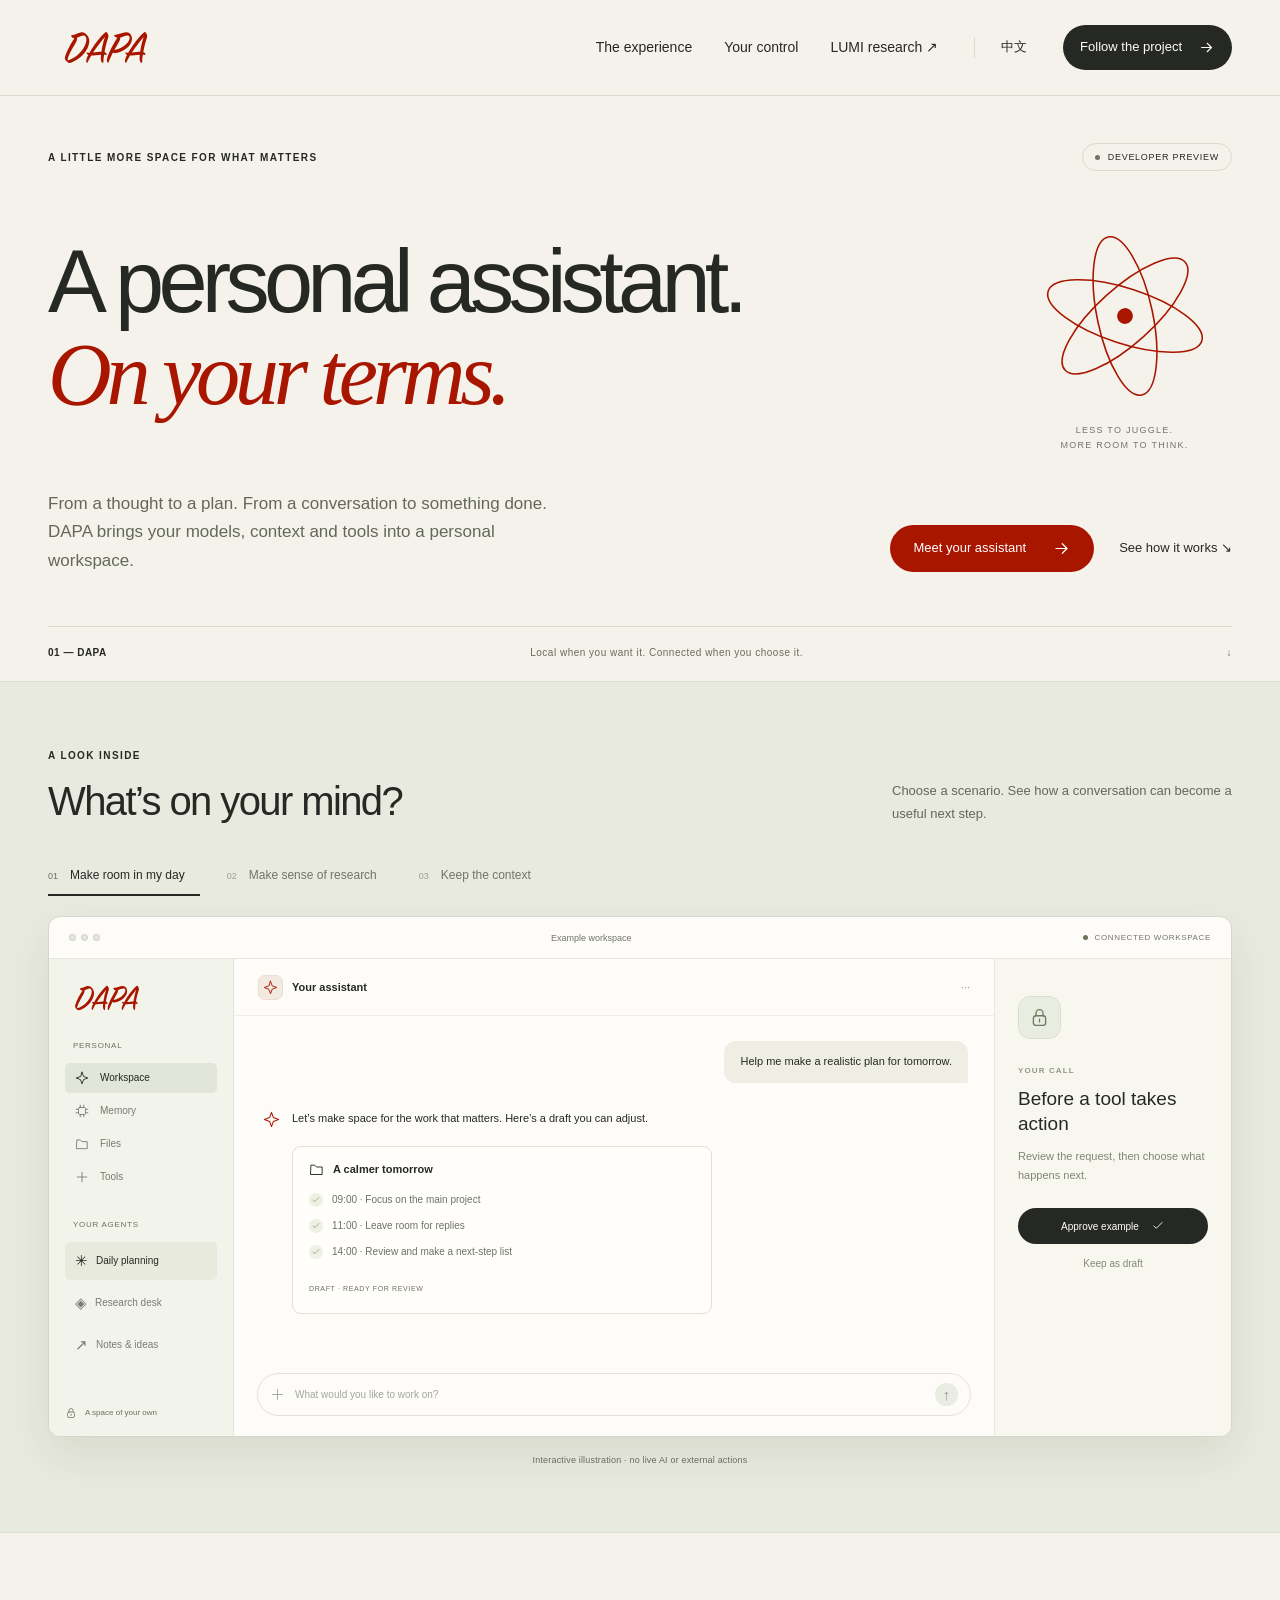
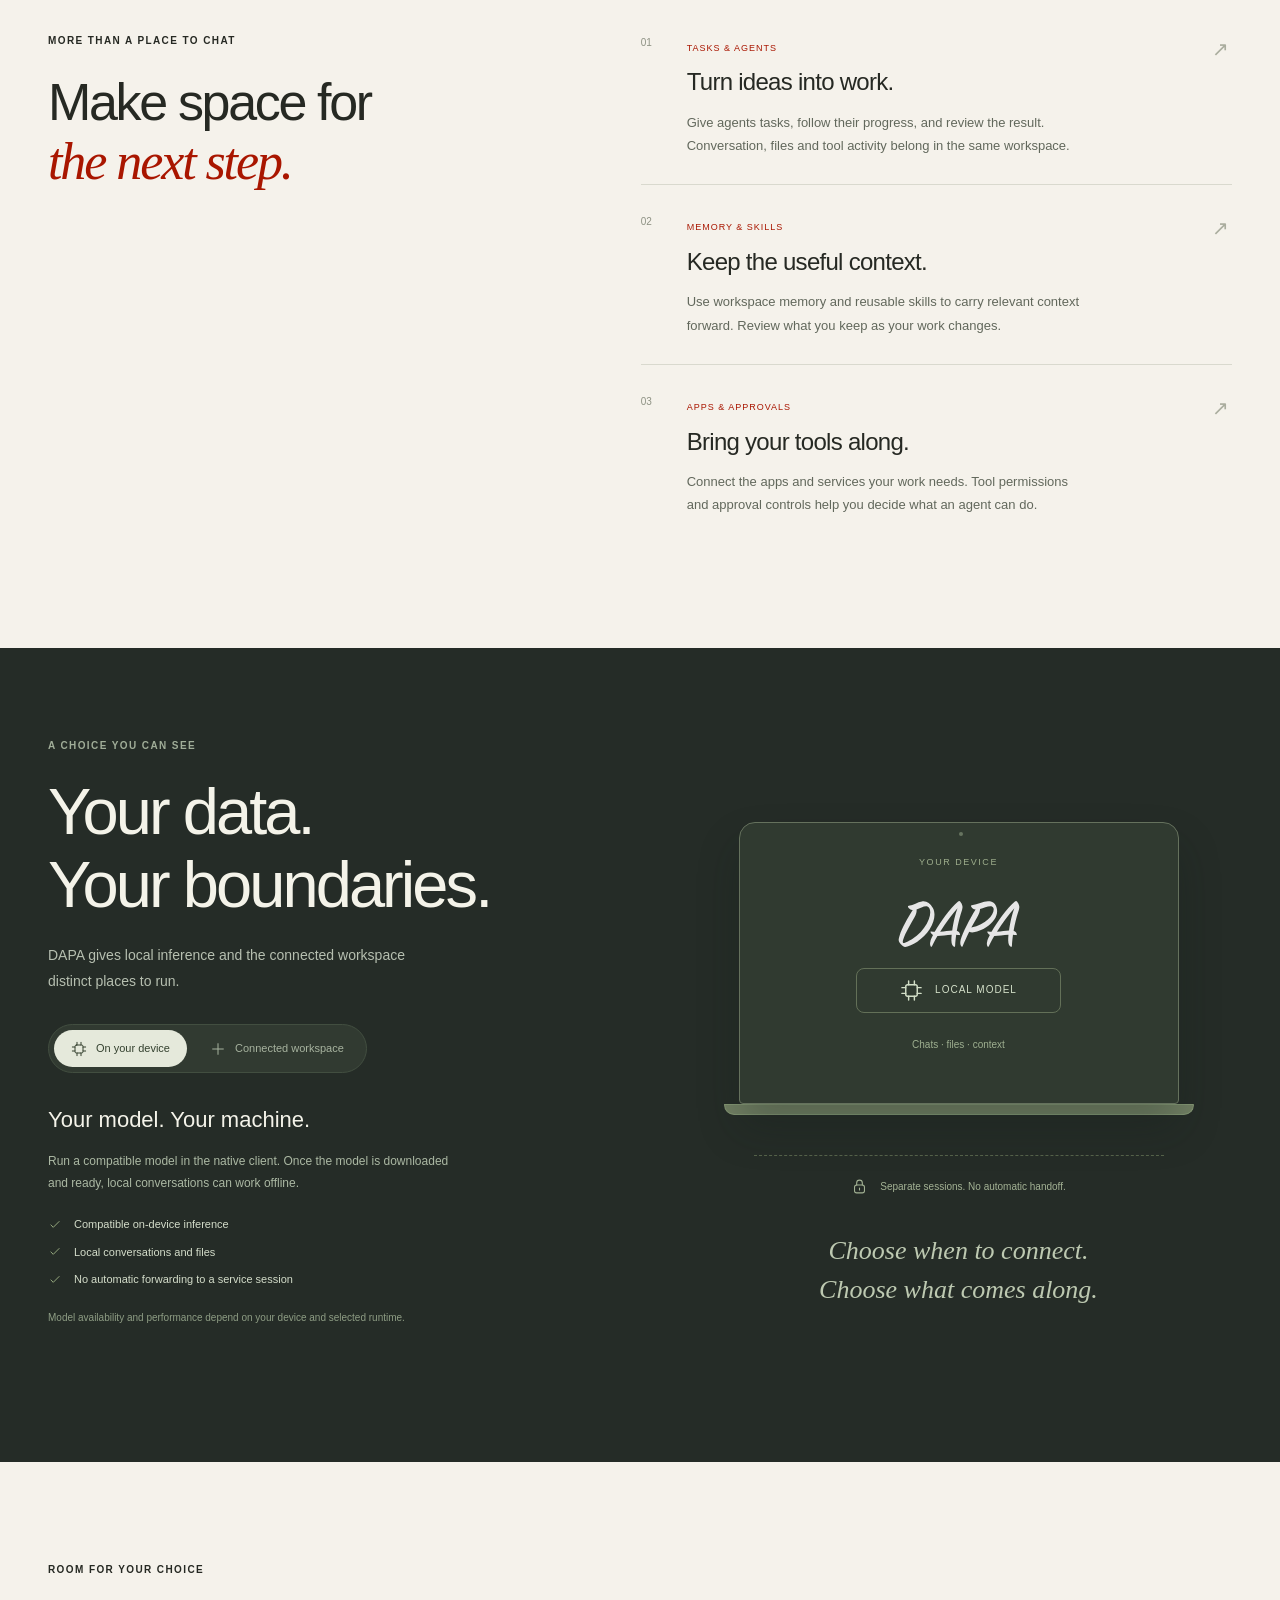
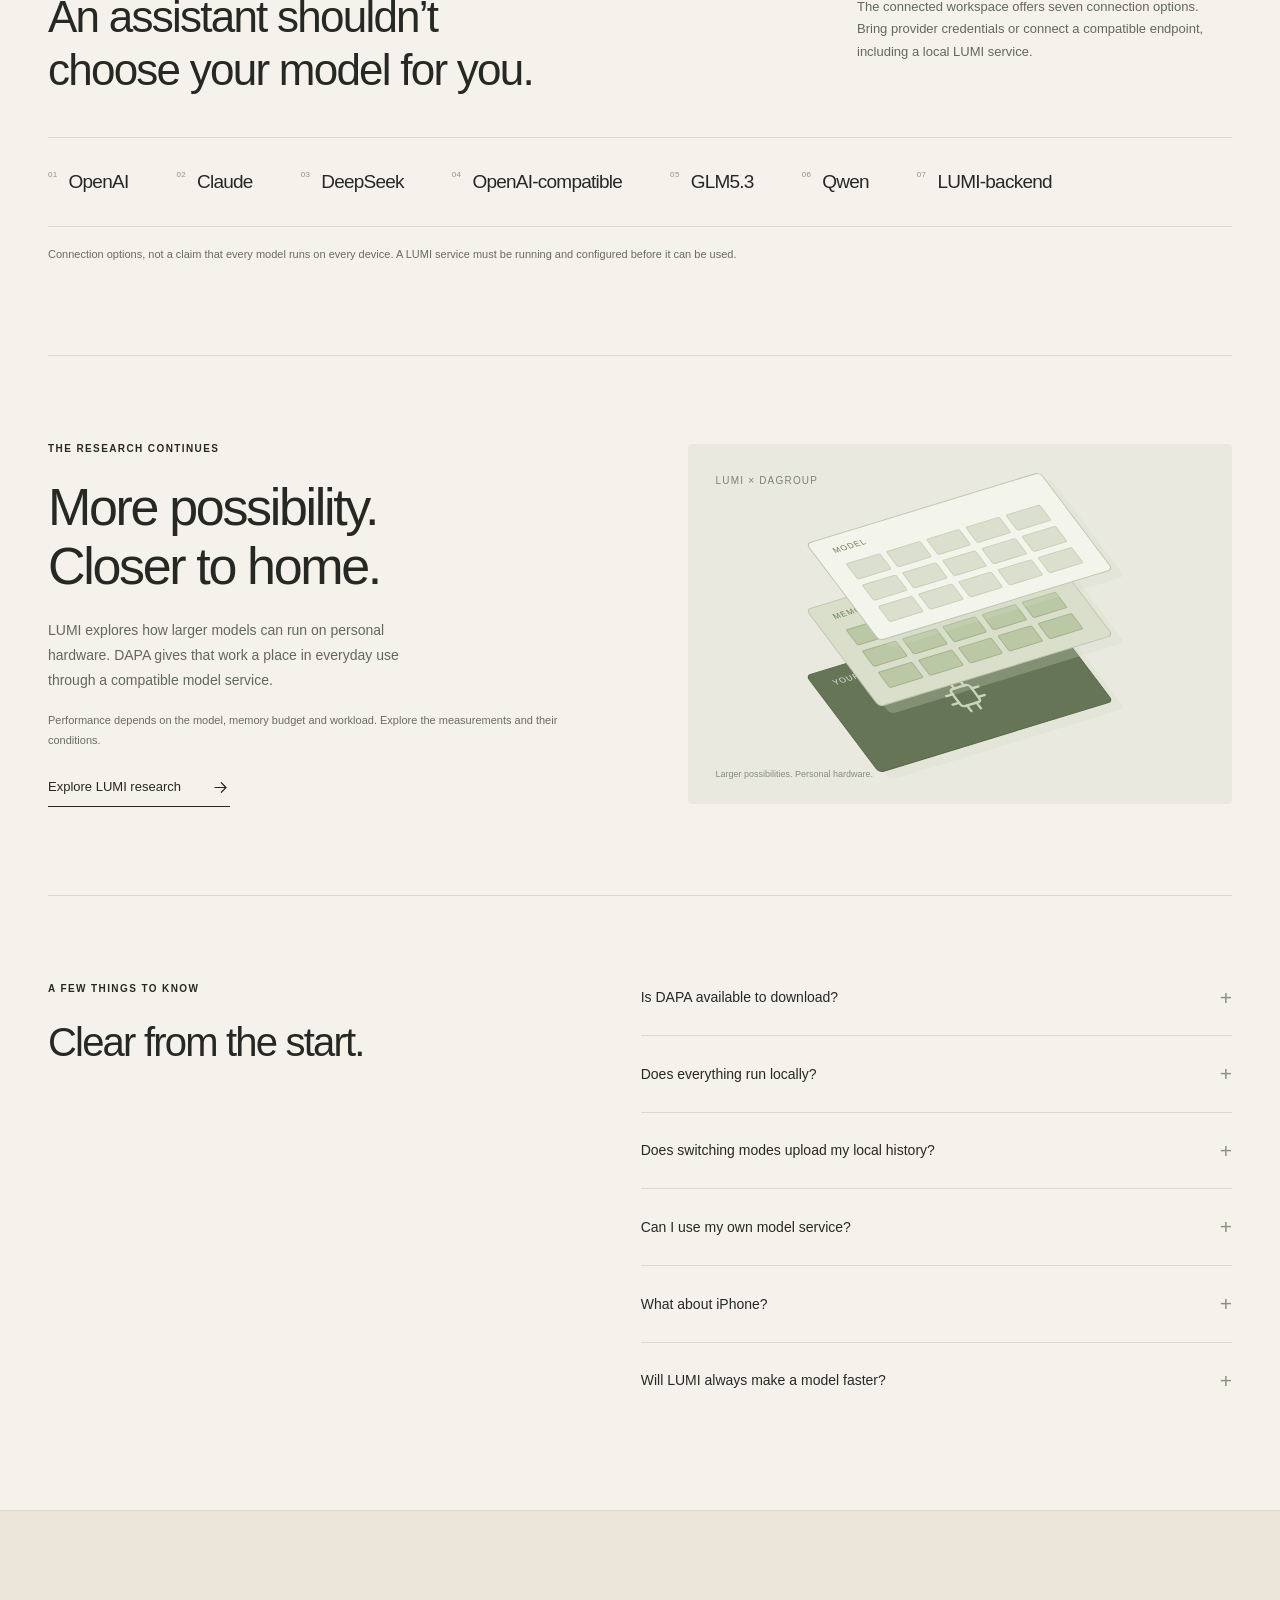
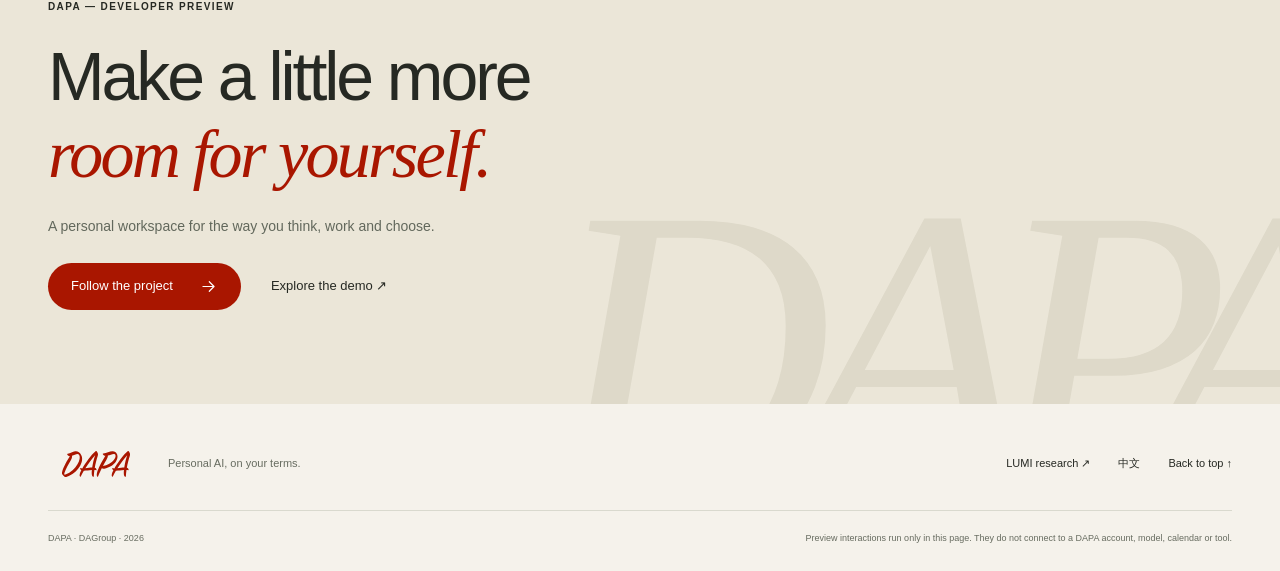
==== commit 544c49b2: "Introduce DAPA with bilingual product pages and preserve LUMI research" ====
--- a/index.html
+++ b/index.html
@@ -1,29 +1,21 @@
 <!doctype html>
-<html lang="en"><head><meta charset="utf-8"><meta name="viewport" content="width=device-width,initial-scale=1"><meta name="description" content="LUMI coordinates SSD, RAM and VRAM to run ultra-large MoE models on a single laptop GPU. Research, measured results and local deployment guides."><meta name="theme-color" content="#f7f7f2"><title>LUMI × DAGroup · Local Ultra-large Model Inference</title><link rel="icon" type="image/png" href="./assets/lumi-dagroup-icon.png"><link rel="stylesheet" href="./style.css"><link rel="alternate" hreflang="zh-CN" href="./zh.html"></head>
+<html lang="en"><head><meta charset="utf-8"><meta name="viewport" content="width=device-width,initial-scale=1"><meta name="description" content="Think, organize and get things done with DAPA. Local inference, a connected agent workspace, your choice of models and clear control over tools."><meta name="theme-color" content="#f5f2eb"><meta property="og:title" content="DAPA — A personal assistant. On your terms."><meta property="og:description" content="Think, organize and get things done with DAPA. Local inference, a connected agent workspace, your choice of models and clear control over tools."><meta property="og:type" content="website"><meta property="og:image" content="https://dalybigas.github.io/LUMI-homepage/assets/dapa-icon.png"><title>DAPA — A personal assistant. On your terms.</title><link rel="icon" type="image/svg+xml" href="assets/dapa-icon.svg"><link rel="stylesheet" href="style.css?v=dapa-20261116"><link rel="alternate" hreflang="en" href="index.html"><link rel="alternate" hreflang="zh-CN" href="zh.html"></head>
 <body><a class="skip" href="#main">Skip to content</a>
-<header class="site-header"><a class="logo" href="#"><img src="./assets/lumi-dagroup.png" alt="LUMI × DAGroup"><span>LOCAL ULTRA-LARGE<br>MODEL INFERENCE</span></a><nav aria-label="Main navigation"><a href="#research" data-i18n="navResearch">Research</a><a href="#results" data-i18n="navResults">Results</a><a href="#models" data-i18n="navModels">Models</a><a href="#start" data-i18n="navStart">Get started</a></nav><div class="header-actions"><a id="language" class="language-link" href="./zh.html" lang="zh-CN" hreflang="zh-CN" aria-label="View in Chinese">中文</a><a class="code-link" href="https://github.com/204265271/LUMI" target="_blank" rel="noopener">GitHub ↗</a></div></header>
-<main id="main"><section class="hero wrap"><div class="hero-copy"><div class="eyebrow"><span class="tiny-line"></span> SYSTEMS RESEARCH · OPEN SOURCE</div><h1 data-i18n="heroTitle">Ultra-large MoE.<br><em>One laptop.</em></h1><p class="hero-summary" data-i18n="heroSummary">Model capacity should not end at the edge of VRAM. LUMI brings SSD, RAM and GPU memory together to make large-model inference local.</p><div class="hero-actions"><a class="button primary" href="#results" data-i18n="exploreResults">Explore the results <span>↘</span></a><a class="text-button" href="#start" data-i18n="runLocally">Run LUMI locally ↗</a></div><div class="hero-foot"><span class="pill">RESEARCH PROTOTYPE</span><span data-i18n="heroFoot">Measured on RTX 5090 &amp; 5070 Ti laptops</span></div></div>
-<div class="hero-visual"><div class="visual-heading"><span>DEEPSEEK V4.1 FLASH</span><span>NVFP4 · SOURCE PRECISION</span></div><div class="capacity-visual"><div class="weight-field" aria-hidden="true"><div class="weight-grid" id="weightGrid"></div><span class="field-caption">748B TOTAL · 16B ACTIVE DURING DECODE</span></div><div class="gpu-block"><div class="chip-line"></div><span>LAPTOP GPU</span><b>24 <small>GB</small></b><span class="gpu-caption">RTX 5090 Laptop</span></div><svg class="hero-connection" viewBox="0 0 460 270" aria-hidden="true"><path d="M230 72 C320 72 280 170 345 170"/><path d="M230 130 C290 130 290 170 345 170"/><path d="M230 190 C310 190 295 170 345 170"/></svg></div><div class="hero-result"><div><small>REPORTED DECODE</small><b>8.024 <span>tok/s</span></b></div><p>160 GiB host cache · 8K capacity<br>First 200 decode forwards · 2 processes</p></div><div class="visual-note" data-i18n="heroNote">Paper Table V. Short histories; experimental memory admission. The graphic illustrates capacity, not measured bandwidth.</div></div></section>
-<section class="result-strip"><div class="wrap strip-inner"><div><b>8.024 <small>tok/s</small></b><span>V4.1 Flash · 24 GB laptop GPU</span></div><div><b>4.336 <small>tok/s</small></b><span>V4.1 Flash · 12 GB laptop GPU</span></div><div><b>1.6T <small>parameters</small></b><span>DeepSeek V4 Pro · 24 GB deployment</span></div><p data-i18n="stripNote">Separate operating points.<br>Not a cross-model speed ranking.</p></div></section>
+<header class="site-header"><a class="brand" href="index.html" aria-label="DAPA"><img src="assets/dapa-wordmark.svg" width="512" height="192" alt="DAPA"></a><nav aria-label="Main navigation"><a href="#experience">The experience</a><a href="#control">Your control</a><a href="research.html">LUMI research ↗</a></nav><a class="language" href="zh.html" lang="zh-CN" hreflang="zh-CN">中文</a><a class="nav-action" href="#start">Follow the project <svg viewBox="0 0 24 24" fill="none" stroke="currentColor" stroke-width="1.5" stroke-linecap="round" stroke-linejoin="round" aria-hidden="true"><path d="M5 12h14M13 6l6 6-6 6"/></svg></a></header>
+<main id="main"><section class="hero wrap"><div class="hero-top"><span class="eyebrow">A LITTLE MORE SPACE FOR WHAT MATTERS</span><span class="preview"><i></i>DEVELOPER PREVIEW</span></div><div class="hero-title"><h1>A personal assistant.<br><em>On your terms.</em></h1><div class="hero-art" aria-hidden="true"><svg viewBox="0 0 240 240"><g fill="none" stroke="currentColor" stroke-width="2"><ellipse cx="120" cy="120" rx="102" ry="35" transform="rotate(-35 120 120)"/><ellipse cx="120" cy="120" rx="102" ry="35" transform="rotate(25 120 120)"/><ellipse cx="120" cy="120" rx="102" ry="35" transform="rotate(85 120 120)"/><circle cx="120" cy="120" r="9" fill="currentColor"/></g></svg><span>LESS TO JUGGLE.<br>MORE ROOM TO THINK.</span></div></div><div class="hero-bottom"><p>From a thought to a plan. From a conversation to something done. DAPA brings your models, context and tools into a personal workspace.</p><div class="hero-actions"><a class="button red" href="#experience">Meet your assistant <svg viewBox="0 0 24 24" fill="none" stroke="currentColor" stroke-width="1.5" stroke-linecap="round" stroke-linejoin="round" aria-hidden="true"><path d="M5 12h14M13 6l6 6-6 6"/></svg></a><a class="quiet-link" href="#control">See how it works ↘</a></div></div><div class="hero-caption"><span>01 — DAPA</span><span>Local when you want it. Connected when you choose it.</span><span aria-hidden="true">↓</span></div></section>
 
-<section id="research" class="wrap section research"><div class="section-top"><div><div class="eyebrow">01 / THE RESEARCH</div><h2 data-i18n="researchTitle">Beyond fitting.<br>Make the next expert ready.</h2></div><p class="section-lead" data-i18n="researchLead">Sparse computation does not remove the cost of storing and moving weights. LUMI coordinates ownership, readiness and numerical execution across the entire decode path.</p></div><div class="research-layout"><div class="storage-flow" aria-label="SSD to RAM to VRAM hierarchy"><div class="tier"><small>PERSISTENT STORAGE</small><b>SSD <span>FTW</span></b><p>Page-aligned expert rows<br>Source payload + calibration</p><div class="tier-rows"><i></i><i></i><i></i><i></i><i></i></div></div><span class="tier-arrow">→</span><div class="tier"><small>HOST MEMORY</small><b>RAM <span>L2</span></b><p>Bounded, leased cache<br>Completion-protected sources</p><div class="tier-rows"><i></i><i></i><i></i></div></div><span class="tier-arrow">→</span><div class="tier gpu-tier"><small>DEVICE MEMORY</small><b>VRAM <span>L1</span></b><p>Stable GPU slots<br>Readiness-aware execution</p><div class="tier-rows"><i></i><i></i></div></div><p class="flow-caption">Logical data and ownership flow. Arrow lengths do not encode measured latency.</p></div><div class="contributions"><article><span>01</span><div><h3>Cache coordination</h3><p>Incremental residency indexes, cached replacement keys and canonical warm reuse reduce host work while DMA leases protect source storage.</p></div></article><article><span>02</span><div><h3>Three readiness groups</h3><p>Resident, RAM-hit and SSD-filled experts use separate readiness fences inside stable graphs, with one source-order merge.</p></div></article><article><span>03</span><div><h3>Numerically admitted fusion</h3><p>Dense/head and expert/mHC fusion are admitted only when layout, scaling, rounding and accumulation contracts are met.</p></div></article></div></div><div class="research-boundary"><strong>Contribution boundary</strong><p>Built on FreeToken's serving/offload foundation and earlier LUMI paths. The evaluated extensions coordinate these components; LUMI does not claim to invent tiering, LRU or CUDA Graphs. The host SSD-completion barrier remains.</p></div></section>
+<section class="experience" id="experience"><div class="wrap"><div class="section-heading"><div><span class="eyebrow">A LOOK INSIDE</span><h2>What’s on your mind?</h2></div><p>Choose a scenario. See how a conversation can become a useful next step.</p></div><div class="scenario-tabs" role="tablist" aria-label="Demo scenarios"><button role="tab" id="scenario-tab-0" aria-selected="true" aria-controls="scenario-panel" tabindex="0" data-scenario="0"><span>01</span>Make room in my day</button><button role="tab" id="scenario-tab-1" aria-selected="false" aria-controls="scenario-panel" tabindex="-1" data-scenario="1"><span>02</span>Make sense of research</button><button role="tab" id="scenario-tab-2" aria-selected="false" aria-controls="scenario-panel" tabindex="-1" data-scenario="2"><span>03</span>Keep the context</button></div>
+<div class="workspace" id="scenario-panel" role="tabpanel" aria-labelledby="scenario-tab-0"><div class="workspace-bar"><div class="window-dots" aria-hidden="true"><i></i><i></i><i></i></div><span>Example workspace</span><span class="workspace-mode"><i></i>CONNECTED WORKSPACE</span></div><div class="workspace-body"><aside class="workspace-sidebar"><img src="assets/dapa-wordmark.svg" width="512" height="192" alt="DAPA"><span class="workspace-label">Personal</span><div class="demo-nav"><span class="selected"><svg viewBox="0 0 24 24" fill="none" stroke="currentColor" stroke-width="1.5" stroke-linecap="round" stroke-linejoin="round" aria-hidden="true"><path d="m12 2 2.7 7.3L22 12l-7.3 2.7L12 22l-2.7-7.3L2 12l7.3-2.7Z"/></svg>Workspace</span><span class=""><svg viewBox="0 0 24 24" fill="none" stroke="currentColor" stroke-width="1.5" stroke-linecap="round" stroke-linejoin="round" aria-hidden="true"><rect x="6" y="6" width="12" height="12" rx="2"/><path d="M9 2v4m6-4v4M9 18v4m6-4v4M2 9h4m-4 6h4m12-6h4m-4 6h4"/></svg>Memory</span><span class=""><svg viewBox="0 0 24 24" fill="none" stroke="currentColor" stroke-width="1.5" stroke-linecap="round" stroke-linejoin="round" aria-hidden="true"><path d="M3 7V5h6l3 3h9v12H3Z"/></svg>Files</span><span class=""><svg viewBox="0 0 24 24" fill="none" stroke="currentColor" stroke-width="1.5" stroke-linecap="round" stroke-linejoin="round" aria-hidden="true"><path d="M12 4v16M4 12h16"/></svg>Tools</span></div><span class="workspace-label">YOUR AGENTS</span><span class="demo-agent active" data-agent="0"><i>✳</i>Daily planning</span><span class="demo-agent " data-agent="1"><i>◈</i>Research desk</span><span class="demo-agent " data-agent="2"><i>↗</i>Notes & ideas</span><span class="sidebar-bottom"><svg viewBox="0 0 24 24" fill="none" stroke="currentColor" stroke-width="1.5" stroke-linecap="round" stroke-linejoin="round" aria-hidden="true"><rect x="5" y="10" width="14" height="11" rx="3"/><path d="M8 10V7a4 4 0 0 1 8 0v3m-4 4v3"/></svg>A space of your own</span></aside><div class="demo-conversation"><div class="conversation-heading"><span class="assistant-mark"><svg viewBox="0 0 24 24" fill="none" stroke="currentColor" stroke-width="1.5" stroke-linecap="round" stroke-linejoin="round" aria-hidden="true"><path d="m12 2 2.7 7.3L22 12l-7.3 2.7L12 22l-2.7-7.3L2 12l7.3-2.7Z"/></svg></span><strong>Your assistant</strong><span>···</span></div><div class="conversation-content" aria-live="polite"><p class="user-message" id="demo-prompt">Help me make a realistic plan for tomorrow.</p><div class="assistant-reply"><span class="small-mark"><svg viewBox="0 0 24 24" fill="none" stroke="currentColor" stroke-width="1.5" stroke-linecap="round" stroke-linejoin="round" aria-hidden="true"><path d="m12 2 2.7 7.3L22 12l-7.3 2.7L12 22l-2.7-7.3L2 12l7.3-2.7Z"/></svg></span><div><p id="demo-reply">Let’s make space for the work that matters. Here’s a draft you can adjust.</p><div class="task-preview"><span class="task-eyebrow"><svg viewBox="0 0 24 24" fill="none" stroke="currentColor" stroke-width="1.5" stroke-linecap="round" stroke-linejoin="round" aria-hidden="true"><path d="M3 7V5h6l3 3h9v12H3Z"/></svg><span id="task-title">A calmer tomorrow</span></span><ul id="task-list"><li><svg viewBox="0 0 24 24" fill="none" stroke="currentColor" stroke-width="1.5" stroke-linecap="round" stroke-linejoin="round" aria-hidden="true"><path d="m5 12 4 4L19 6"/></svg><span>09:00 · Focus on the main project</span></li><li><svg viewBox="0 0 24 24" fill="none" stroke="currentColor" stroke-width="1.5" stroke-linecap="round" stroke-linejoin="round" aria-hidden="true"><path d="m5 12 4 4L19 6"/></svg><span>11:00 · Leave room for replies</span></li><li><svg viewBox="0 0 24 24" fill="none" stroke="currentColor" stroke-width="1.5" stroke-linecap="round" stroke-linejoin="round" aria-hidden="true"><path d="m5 12 4 4L19 6"/></svg><span>14:00 · Review and make a next-step list</span></li></ul><span class="draft-tag">DRAFT · READY FOR REVIEW</span></div></div></div></div><div class="demo-composer"><span><svg viewBox="0 0 24 24" fill="none" stroke="currentColor" stroke-width="1.5" stroke-linecap="round" stroke-linejoin="round" aria-hidden="true"><path d="M12 4v16M4 12h16"/></svg></span><span>What would you like to work on?</span><span class="composer-send">↑</span></div></div><aside class="approval-panel"><span class="approval-icon"><svg viewBox="0 0 24 24" fill="none" stroke="currentColor" stroke-width="1.5" stroke-linecap="round" stroke-linejoin="round" aria-hidden="true"><rect x="5" y="10" width="14" height="11" rx="3"/><path d="M8 10V7a4 4 0 0 1 8 0v3m-4 4v3"/></svg></span><span class="eyebrow">YOUR CALL</span><h3>Before a tool takes action</h3><p>Review the request, then choose what happens next.</p><button id="demo-approve" class="button ink">Approve example <svg viewBox="0 0 24 24" fill="none" stroke="currentColor" stroke-width="1.5" stroke-linecap="round" stroke-linejoin="round" aria-hidden="true"><path d="m5 12 4 4L19 6"/></svg></button><button id="demo-deny" class="quiet-button">Keep as draft</button><div class="approval-result" id="approval-result" role="status"></div></aside></div></div><p class="demo-caption">Interactive illustration · no live AI or external actions</p></div></section>
 
-<section id="results" class="results-section"><div class="wrap section"><div class="section-top"><div><div class="eyebrow">02 / MEASURED EVIDENCE</div><h2 data-i18n="resultsTitle">Results with<br>their conditions attached.</h2></div><p class="section-lead" data-i18n="resultsLead">All values on this page follow the supplied manuscript. Decode excludes loading and prefill; allocated context is not actual input length. No external-engine speedup is claimed.</p></div>
-<div class="evidence-grid"><article class="figure-card"><div class="figure-heading"><span>01 · CAPACITY SENSITIVITY</span><a href="./assets/cache-grid.svg" download>SVG ↓</a></div><h3>More capacity changes the operating point.</h3><a class="figure-image" href="./assets/cache-grid.png" target="_blank" rel="noopener"><img src="./assets/cache-grid.svg" alt="Decode throughput over five RAM cache budgets and four GPU weight budgets. Values range from 3.299 to 8.024 tokens per second." loading="lazy"></a><p class="figure-caption"><b>Table V.</b> V4.1 Flash, source precision, 8K capacity. 20 coordinates / 25 processes. * marks two-process pooled cells; other cells have one process. GPU budget includes dense weights. Experimental 6 GiB host floor; no confidence intervals inferred.</p></article><article class="figure-card"><div class="figure-heading"><span>02 · WHERE WALL TIME GOES</span><a href="./assets/wall-partition.svg" download>SVG ↓</a></div><h3>Expose the wait. Do not rename it away.</h3><a class="figure-image" href="./assets/wall-partition.png" target="_blank" rel="noopener"><img src="./assets/wall-partition.svg" alt="Wall time partition for selected cache configurations. Other includes queued GPU and DMA dependencies." loading="lazy"></a><p class="figure-caption"><b>Table VI.</b> Exclusive ms/token, pooled at each configuration. “Other” includes queued GPU/DMA dependencies, not only CPU work. Rounded bucket sums can differ from reported totals by 0.01 ms. The connected totals are a visual guide across configurations.</p></article></div>
-<article class="figure-card wide-figure"><div class="figure-heading"><span>03 · CONTROLLED MECHANISM COMPARISONS</span><a href="./assets/mechanisms.svg" download>SVG ↓</a></div><div class="mechanism-layout"><div><h3>Independent controls.<br>Bounded claims.</h3><p>Each row compares a mechanism bundle to its own frozen control, using three alternating pairs.</p><p>The first three rows keep expert capacities fixed. The final two also recover storage or change capacity.</p><p class="accent-note">These gains must not be chained into a cumulative speedup.</p></div><a class="figure-image" href="./assets/mechanisms.png" target="_blank" rel="noopener"><img src="./assets/mechanisms.svg" alt="Independent control versus treatment decode rates for five mechanism bundles. Controls differ across rows." loading="lazy"></a></div><p class="figure-caption"><b>Table IV; final boundary row refined from Table X.</b> V4.1 Flash, source precision. Summaries do not establish per-feature causal effects or universal gains. No significance markers or invented uncertainty are added.</p></article>
-<div class="data-access"><span>Read the evidence, not just the headline.</span><div><a href="./data/results.json" download>Manuscript values (JSON) ↓</a><a href="./data/cache-grid.csv" download>Cache grid (CSV) ↓</a><a href="#scope">Measurement scope ↗</a></div></div></div></section>
+<section class="features wrap"><div class="feature-heading"><span class="eyebrow">MORE THAN A PLACE TO CHAT</span><h2>Make space for<br><em>the next step.</em></h2></div><div class="feature-rows"><article class="feature-row"><span class="feature-number">01</span><div><span class="feature-tag">Tasks & agents</span><h3>Turn ideas into work.</h3><p>Give agents tasks, follow their progress, and review the result. Conversation, files and tool activity belong in the same workspace.</p></div><span class="feature-arrow" aria-hidden="true">↗</span></article><article class="feature-row"><span class="feature-number">02</span><div><span class="feature-tag">Memory & skills</span><h3>Keep the useful context.</h3><p>Use workspace memory and reusable skills to carry relevant context forward. Review what you keep as your work changes.</p></div><span class="feature-arrow" aria-hidden="true">↗</span></article><article class="feature-row"><span class="feature-number">03</span><div><span class="feature-tag">Apps & approvals</span><h3>Bring your tools along.</h3><p>Connect the apps and services your work needs. Tool permissions and approval controls help you decide what an agent can do.</p></div><span class="feature-arrow" aria-hidden="true">↗</span></article></div></section>
 
-<section id="models" class="wrap section"><div class="section-top"><div><div class="eyebrow">03 / MODELS &amp; MACHINES</div><h2 data-i18n="modelsTitle">Choose the model.<br>Read the resource budget.</h2></div><p class="section-lead">Measurements use different histories, precision settings and contexts. The entries below establish deployment coverage, not equal-quality or controlled cross-model comparisons.</p></div><div class="model-toolbar"><div class="filters" role="group" aria-label="Filter measured laptop platforms"><button class="selected" data-filter="all">All reported platforms</button><button data-filter="12">12 GB laptop</button><button data-filter="24">24 GB laptop</button></div><span id="modelCount"></span></div><div class="table-frame"><table class="model-table"><thead><tr><th>Checkpoint / reported path</th><th>GPU / host cache</th><th>Decode</th><th>Context</th><th>Precision &amp; scope</th></tr></thead><tbody id="deploymentRows"></tbody></table></div>
-<div class="model-planner"><div><div class="eyebrow">LOCAL DEPLOYMENT GUIDE</div><h3>Which LLM do you want to run?</h3><p>This selector prepares a deployment guide. It does not load or switch a running model.</p></div><div class="planner-form"><label for="modelSelect">Model</label><select id="modelSelect"></select><label for="apiPort">Your local LUMI API port</label><input id="apiPort" type="number" min="1024" max="65535" value="1919"><div id="modelPlan" class="model-plan" aria-live="polite"></div><a href="#start" class="text-button">Continue to installation ↗</a></div></div><p class="small-note">RTX 50 / 40 / 30 series on Linux x86_64 are the project's target families. The measured laptops are RTX 5090 Laptop (24 GB, about 184 GiB RAM, Gen5 NVMe) and RTX 5070 Ti Laptop (12 GB, 60.94 GiB RAM, local NVMe). Other configurations require compatible kernels and sufficient resources.</p></section>
+<section class="control" id="control"><div class="wrap control-grid"><div><span class="eyebrow">A CHOICE YOU CAN SEE</span><h2>Your data.<br>Your boundaries.</h2><p class="control-intro">DAPA gives local inference and the connected workspace distinct places to run.</p><div class="mode-tabs" role="tablist" aria-label="Operating mode"><button role="tab" id="local-tab" aria-controls="mode-panel" aria-selected="true" data-mode="local"><svg viewBox="0 0 24 24" fill="none" stroke="currentColor" stroke-width="1.5" stroke-linecap="round" stroke-linejoin="round" aria-hidden="true"><rect x="6" y="6" width="12" height="12" rx="2"/><path d="M9 2v4m6-4v4M9 18v4m6-4v4M2 9h4m-4 6h4m12-6h4m-4 6h4"/></svg>On your device</button><button role="tab" id="service-tab" aria-controls="mode-panel" aria-selected="false" tabindex="-1" data-mode="service"><svg viewBox="0 0 24 24" fill="none" stroke="currentColor" stroke-width="1.5" stroke-linecap="round" stroke-linejoin="round" aria-hidden="true"><path d="M12 4v16M4 12h16"/></svg>Connected workspace</button></div><div id="mode-panel" role="tabpanel" aria-labelledby="local-tab"><h3 id="mode-title">Your model. Your machine.</h3><p id="mode-text">Run a compatible model in the native client. Once the model is downloaded and ready, local conversations can work offline.</p><ul id="mode-list"><li><svg viewBox="0 0 24 24" fill="none" stroke="currentColor" stroke-width="1.5" stroke-linecap="round" stroke-linejoin="round" aria-hidden="true"><path d="m5 12 4 4L19 6"/></svg>Compatible on-device inference</li><li><svg viewBox="0 0 24 24" fill="none" stroke="currentColor" stroke-width="1.5" stroke-linecap="round" stroke-linejoin="round" aria-hidden="true"><path d="m5 12 4 4L19 6"/></svg>Local conversations and files</li><li><svg viewBox="0 0 24 24" fill="none" stroke="currentColor" stroke-width="1.5" stroke-linecap="round" stroke-linejoin="round" aria-hidden="true"><path d="m5 12 4 4L19 6"/></svg>No automatic forwarding to a service session</li></ul><p class="mode-foot" id="mode-foot">Model availability and performance depend on your device and selected runtime.</p></div></div><div class="boundary-visual"><div class="device-drawing"><div class="device-screen"><span class="device-eyebrow" id="device-eyebrow">YOUR DEVICE</span><img src="assets/dapa-wordmark.svg" width="512" height="192" alt="DAPA"><div class="model-chip"><svg viewBox="0 0 24 24" fill="none" stroke="currentColor" stroke-width="1.5" stroke-linecap="round" stroke-linejoin="round" aria-hidden="true"><rect x="6" y="6" width="12" height="12" rx="2"/><path d="M9 2v4m6-4v4M9 18v4m6-4v4M2 9h4m-4 6h4m12-6h4m-4 6h4"/></svg><span id="device-model">LOCAL MODEL</span></div><span class="device-data">Chats · files · context</span></div><div class="device-foot"></div></div><div class="boundary-label"><svg viewBox="0 0 24 24" fill="none" stroke="currentColor" stroke-width="1.5" stroke-linecap="round" stroke-linejoin="round" aria-hidden="true"><rect x="5" y="10" width="14" height="11" rx="3"/><path d="M8 10V7a4 4 0 0 1 8 0v3m-4 4v3"/></svg><span>Separate sessions. No automatic handoff.</span></div><div class="control-motto">Choose when to connect.<br>Choose what comes along.</div></div></div></section>
 
-<section id="start" class="start-section"><div class="wrap section"><div class="section-top"><div><div class="eyebrow">04 / RUN IT YOURSELF</div><h2 data-i18n="startTitle">A clear path<br>from weights to a conversation.</h2></div><p class="section-lead">Start with the LUMI web UI for model preparation. Then connect the personal assistant to a healthy local LUMI API. Your model, your machine, your data.</p></div><div class="install-layout"><div class="install-steps"><article><span>1</span><div><h3>Prepare your Linux laptop</h3><p>Install Git, uv, an NVIDIA driver r580+, CUDA 13 toolkit (nvcc), and C/C++ build tools. Python 3.11+ is required; the command requests Python 3.12.</p><details><summary>Check prerequisites</summary><pre>nvidia-smi
-nvcc --version
-git --version
-uv --version
-g++ --version</pre></details></div></article><article><span>2</span><div><h3>Open the model workbench</h3><p>Paste the command. The first start installs dependencies and compiles kernels. Open <code>http://127.0.0.1:7860</code>.</p></div></article><article><span>3</span><div><h3>Download → prepare → load</h3><p>Choose a supported checkpoint, download source weights, select <b>Convert to FTW</b> where required, then <b>Load model</b> and chat. Keep the complete converted directory.</p></div></article></div><div class="command-panel"><div class="command-title"><span>LINUX · NVIDIA CUDA</span><button data-copy="installCommand">Copy command</button></div><pre id="installCommand">git clone https://github.com/204265271/LUMI.git &amp;&amp; cd LUMI &amp;&amp; \
-uv run --python 3.12 --extra accel lumi webshell</pre><div class="command-bottom"><span>http://127.0.0.1:7860</span><span>Add <code>--port 8080</code> to change the web port.</span></div><div class="disk-note"><h4>Before downloading</h4><p>When source and FTW share a disk, reserve roughly <b>2.1 × checkpoint size + 20 GiB</b>. Conversion preserves the source files. Delete originals only after integrity checks and a successful FTW load.</p><p>On separate disks, allow source size × 1.05 + 2 GiB at the FTW destination, plus system workspace. Optional sidecars need extra room.</p></div></div></div>
-<div class="pa-guide"><div class="pa-guide-heading"><span class="pill dark">LUMI COMPANION</span><h3>Your personal assistant, on top of LUMI.</h3><p>Memory, tasks, notes and a calculator, with recoverable conversations and a separate inference monitor.</p></div><div class="pa-guide-content"><div class="live-status"><i id="statusDot"></i><span id="liveStatus">Run Companion on your own device</span><small id="liveModel"></small></div><div class="pa-actions"><a class="button primary" id="companionLink" href="#pa-setup">Companion setup ↘</a><a class="button outline" id="monitorLink" href="#pa-monitoring">Monitoring guide ↘</a><a class="text-button" href="https://github.com/204265271/LUMI/blob/main/apps/companion/README.md" target="_blank" rel="noopener">PA installation guide ↗</a></div><p class="small-note">This static research page presents the project and installation guide. Companion and its monitor run with your own LUMI deployment. Opening this page does not load a model or start inference.</p><section id="pa-downloads" class="pa-instructions"><h4>Companion downloads</h4><p>Windows and Linux evaluation packages and iPhone developer source are available to repository collaborators.</p><div class="pa-actions"><a class="button outline" href="https://github.com/204265271/LUMI/releases/tag/pa-preview-setup2">Installer previews on GitHub ↗</a></div></section><details id="pa-setup" class="pa-instructions" open><summary>Deploy Companion on your own laptop</summary><ol><li>Prepare a model in LUMI. Start its OpenAI-compatible HTTP serving path; some experimental runners do not expose that path.</li><li>From the LUMI repository root, run <code>bash apps/companion/start.sh</code>. Open <code>http://127.0.0.1:8011/</code>, enter your local LUMI API port (default <code>1919</code>), query the service and select an actually served model.</li><li>Open the printed local address. If a model is not served or its tokenizer/tool protocol is unsupported, setup must report the mismatch rather than silently using another model.</li></ol><p id="pa-monitoring">A Companion deployment has its own <code>/monitor</code> page. It reports inference state, request timing, resource usage and observed process network activity. Interpret these observations within their stated coverage; a static webpage cannot attest to local inference.</p><p>Dedicated runners and numerical checks remain model-specific. The current hosted PA has been verified with Qwen3.6-35B-A3B-NVFP4; other PA/model combinations require validation.</p></details></div></div></div></section>
+<section class="providers wrap"><div class="section-heading"><div><span class="eyebrow">ROOM FOR YOUR CHOICE</span><h2>An assistant shouldn’t<br>choose your model for you.</h2></div><p>The connected workspace offers seven connection options. Bring provider credentials or connect a compatible endpoint, including a local LUMI service.</p></div><div class="provider-list"><span><small>01</small>OpenAI</span><span><small>02</small>Claude</span><span><small>03</small>DeepSeek</span><span><small>04</small>OpenAI-compatible</span><span><small>05</small>GLM5.3</span><span><small>06</small>Qwen</span><span><small>07</small>LUMI-backend</span></div><p class="section-note">Connection options, not a claim that every model runs on every device. A LUMI service must be running and configured before it can be used.</p></section>
 
-<section id="scope" class="wrap section scope-section"><div class="eyebrow">05 / REPRODUCIBILITY &amp; LIMITS</div><div class="scope-layout"><div><h2 data-i18n="scopeTitle">The conditions<br>are part of the result.</h2><p>Research prototype. No fabricated speedups, confidence intervals or production-readiness claims.</p></div><div class="faq"><details open><summary>What is included in “decode”?</summary><p>Model forward time after prefill. Tokenization, sampling and UI/API delivery are outside the V4.1 decode timer. Loading, first-logits TTFT and complete-task latency are separate costs.</p></details><details><summary>Does “8K context” mean an 8K prompt was measured?</summary><p>No. It denotes allocated capacity unless an actual input length is explicitly reported. The main decode measurements use short histories. Populated-state parity checks do not establish full-length prefill performance or long-document accuracy.</p></details><details><summary>Is every runner source precision?</summary><p>No. V4.1 source-precision results are distinct from low-VRAM dense caches and Muse's lossy experiment. Muse's optional mixed cache fails the provisional numerical gate. Precision choices are attached to each operating point.</p></details><details><summary>Can every listed model power the PA today?</summary><p>No. A deployed LUMI HTTP endpoint and compatible tokenization/tool protocol are required. Muse's reported experimental runner has no connected HTTP serving. Qwen3.8-Flash-Next is a requested integration, not a measured result in the manuscript.</p></details><details><summary>What is the iPhone plan?</summary><p>The iPhone app is designed for offline inference on the device. Developers can build the current source with Xcode. Signed distribution for testers is pending.</p></details><details><summary>Where do these numbers come from?</summary><p>The supplied manuscript, <i>LUMI: Efficient Large MoE Inference on a Single Laptop GPU</i>, is the authoritative source. Imported 5070 Ti results have their stated evidence limitations. Download the underlying table values above. The full draft is not redistributed by this site.</p></details></div></div></section>
-<section class="closing wrap"><div><span class="eyebrow">LOCAL MODELS. EXPLICIT TRADE-OFFS.</span><h2>Explore the system.<br><em>Run it on your terms.</em></h2></div><a class="button primary" href="https://github.com/204265271/LUMI" target="_blank" rel="noopener">View the code <span>↗</span></a></section>
-</main><footer class="wrap"><a class="footer-logo" href="#">LUMI × DAGroup<span>Local Ultra-large Model Inference</span></a><div><a href="#start">Documentation</a><a href="./data/results.json">Data</a><a href="https://github.com/204265271/LUMI" target="_blank" rel="noopener">GitHub ↗</a></div><small>Research project · November 2026</small></footer><div id="toast" role="status" class="toast hidden"></div><script src="./site-config.js" defer></script><script src="./app.js?v=2" defer></script></body></html>
+<section class="lumi-section wrap"><div class="lumi-copy"><span class="eyebrow">THE RESEARCH CONTINUES</span><h2>More possibility.<br>Closer to home.</h2><p>LUMI explores how larger models can run on personal hardware. DAPA gives that work a place in everyday use through a compatible model service.</p><p class="section-note">Performance depends on the model, memory budget and workload. Explore the measurements and their conditions.</p><a class="text-link" href="research.html">Explore LUMI research <svg viewBox="0 0 24 24" fill="none" stroke="currentColor" stroke-width="1.5" stroke-linecap="round" stroke-linejoin="round" aria-hidden="true"><path d="M5 12h14M13 6l6 6-6 6"/></svg></a></div><div class="lumi-art" aria-label="An abstract model, memory and hardware illustration"><span class="lumi-tag">LUMI × DAGROUP</span><div class="memory-stack"><div class="stack-layer layer-one"><span>MODEL</span><i></i><i></i><i></i><i></i><i></i><i></i><i></i><i></i><i></i><i></i><i></i><i></i><i></i><i></i><i></i></div><div class="stack-layer layer-two"><span>MEMORY</span><i></i><i></i><i></i><i></i><i></i><i></i><i></i><i></i><i></i><i></i><i></i><i></i><i></i><i></i><i></i></div><div class="stack-layer layer-three"><span>YOUR HARDWARE</span><svg viewBox="0 0 24 24" fill="none" stroke="currentColor" stroke-width="1.5" stroke-linecap="round" stroke-linejoin="round" aria-hidden="true"><rect x="6" y="6" width="12" height="12" rx="2"/><path d="M9 2v4m6-4v4M9 18v4m6-4v4M2 9h4m-4 6h4m12-6h4m-4 6h4"/></svg></div></div><span class="art-caption">Larger possibilities. Personal hardware.</span></div></section>
+
+<section class="faq wrap"><div><span class="eyebrow">A FEW THINGS TO KNOW</span><h2>Clear from the start.</h2></div><div><details><summary>Is DAPA available to download?<span aria-hidden="true">+</span></summary><p>DAPA is currently a development preview. This site does not offer a public installer yet. Follow the project repository for updates and availability.</p></details><details><summary>Does everything run locally?<span aria-hidden="true">+</span></summary><p>The native local mode runs compatible models on your device. The connected workspace uses your configured server and providers. Features such as external integrations require the relevant network connection and permissions.</p></details><details><summary>Does switching modes upload my local history?<span aria-hidden="true">+</span></summary><p>The two modes have separate sessions. Native local messages, memories, files and credentials are not automatically forwarded to the connected service.</p></details><details><summary>Can I use my own model service?<span aria-hidden="true">+</span></summary><p>Yes. The connected workspace supports an OpenAI-compatible connection and a LUMI-backend option. Configure the endpoint, actual model ID and authentication required by your service.</p></details><details><summary>What about iPhone?<span aria-hidden="true">+</span></summary><p>An iPhone client is in development. This page does not represent an App Store release or a verified public iPhone distribution.</p></details><details><summary>Will LUMI always make a model faster?<span aria-hidden="true">+</span></summary><p>No. Some techniques help larger models fit into available memory; speed depends on the model and workload. The research page separates measured results, experimental features and their limitations.</p></details></div></section>
+<section class="closing" id="start"><div class="wrap"><span class="eyebrow">DAPA — DEVELOPER PREVIEW</span><h2>Make a little more<br><em>room for yourself.</em></h2><p>A personal workspace for the way you think, work and choose.</p><div><a class="button red" href="https://github.com/DALYBIGAS/LUMI-homepage" target="_blank" rel="noopener noreferrer">Follow the project <svg viewBox="0 0 24 24" fill="none" stroke="currentColor" stroke-width="1.5" stroke-linecap="round" stroke-linejoin="round" aria-hidden="true"><path d="M5 12h14M13 6l6 6-6 6"/></svg></a><a class="quiet-link" href="#experience">Explore the demo ↗</a></div></div><span class="closing-word" aria-hidden="true">DAPA</span></section></main>
+<footer class="wrap"><div><a class="brand" href="#main"><img src="assets/dapa-wordmark.svg" width="512" height="192" alt="DAPA"></a><span>Personal AI, on your terms.</span></div><div class="footer-links"><a href="research.html">LUMI research ↗</a><a href="zh.html">中文</a><a href="#main">Back to top ↑</a></div><div class="footer-bottom"><span>DAPA · DAGroup · 2026</span><p>Preview interactions run only in this page. They do not connect to a DAPA account, model, calendar or tool.</p></div></footer>
+<script id="demo-content" type="application/json">{"lang":"en","title":"DAPA — A personal assistant. On your terms.","description":"Think, organize and get things done with DAPA. Local inference, a connected agent workspace, your choice of models and clear control over tools.","nav":["The experience","Your control","LUMI research"],"language":"中文","other":"zh.html","research":"research.html","preview":"DEVELOPER PREVIEW","eyebrow":"A LITTLE MORE SPACE FOR WHAT MATTERS","hero":"A personal assistant.\u003cbr>\u003cem>On your terms.\u003c/em>","intro":"From a thought to a plan. From a conversation to something done. DAPA brings your models, context and tools into a personal workspace.","cta":"Meet your assistant","secondary":"See how it works","heroNote":"Local when you want it. Connected when you choose it.","aside":"LESS TO JUGGLE.\u003cbr>MORE ROOM TO THINK.","demoLabel":"A LOOK INSIDE","demoTitle":"What’s on your mind?","demoIntro":"Choose a scenario. See how a conversation can become a useful next step.","scenarios":["Make room in my day","Make sense of research","Keep the context"],"sample":"Interactive illustration · no live AI or external actions","personal":"Personal","assistant":"Your assistant","agents":["Daily planning","Research desk","Notes & ideas"],"menu":["Workspace","Memory","Files","Tools"],"example":"Example workspace","connected":"CONNECTED WORKSPACE","input":"What would you like to work on?","demoPrompt":["Help me make a realistic plan for tomorrow.","Turn these notes into a clear research brief.","Keep the preferences I want to use next time."],"demoReply":["Let’s make space for the work that matters. Here’s a draft you can adjust.","I’ll organize the ideas, separate evidence from open questions, and leave a brief you can review.","Useful context should stay useful. Here’s a memory you can review before keeping it."],"taskTitles":["A calmer tomorrow","From notes to a brief","A little less repeating"],"tasks":[["09:00 · Focus on the main project","11:00 · Leave room for replies","14:00 · Review and make a next-step list"],["Bring the relevant notes together","Outline findings and open questions","Review the brief before sharing"],["Prefer concise, structured summaries","Keep project context in the workspace","Review or update saved context"]],"approval":"YOUR CALL","approveTitle":"Before a tool takes action","approveText":"Review the request, then choose what happens next.","approve":"Approve example","deny":"Keep as draft","approved":"Example approved. Nothing was sent.","denied":"Kept as a draft. Nothing was sent.","featuresLabel":"MORE THAN A PLACE TO CHAT","featuresTitle":"Make space for\u003cbr>\u003cem>the next step.\u003c/em>","features":[["01","Turn ideas into work.","Give agents tasks, follow their progress, and review the result. Conversation, files and tool activity belong in the same workspace.","Tasks & agents"],["02","Keep the useful context.","Use workspace memory and reusable skills to carry relevant context forward. Review what you keep as your work changes.","Memory & skills"],["03","Bring your tools along.","Connect the apps and services your work needs. Tool permissions and approval controls help you decide what an agent can do.","Apps & approvals"]],"modesLabel":"A CHOICE YOU CAN SEE","modesTitle":"Your data.\u003cbr>Your boundaries.","modesIntro":"DAPA gives local inference and the connected workspace distinct places to run.","local":"On your device","service":"Connected workspace","localTitle":"Your model. Your machine.","localText":"Run a compatible model in the native client. Once the model is downloaded and ready, local conversations can work offline.","localItems":["Compatible on-device inference","Local conversations and files","No automatic forwarding to a service session"],"localFoot":"Model availability and performance depend on your device and selected runtime.","serviceTitle":"More tools. Explicit connections.","serviceText":"Use agents, memory, tasks and integrations through your configured DAPA server. That server can run on your Mac or on infrastructure you choose.","serviceItems":["Your configured model endpoints","Tools with approval controls","A separate session and data boundary"],"serviceFoot":"Connected providers receive the data needed for the features you enable.","deviceTitle":"YOUR DEVICE","deviceModel":"LOCAL MODEL","deviceData":"Chats · files · context","boundary":"Separate sessions. No automatic handoff.","providerLabel":"ROOM FOR YOUR CHOICE","providerTitle":"An assistant shouldn’t\u003cbr>choose your model for you.","providerText":"The connected workspace offers seven connection options. Bring provider credentials or connect a compatible endpoint, including a local LUMI service.","providerNote":"Connection options, not a claim that every model runs on every device. A LUMI service must be running and configured before it can be used.","lumiLabel":"THE RESEARCH CONTINUES","lumiTitle":"More possibility.\u003cbr>Closer to home.","lumiText":"LUMI explores how larger models can run on personal hardware. DAPA gives that work a place in everyday use through a compatible model service.","lumiSmall":"Performance depends on the model, memory budget and workload. Explore the measurements and their conditions.","lumiCta":"Explore LUMI research","lumiTag":"LUMI × DAGROUP","lumiDiagram":["MODEL","MEMORY","YOUR HARDWARE"],"faqLabel":"A FEW THINGS TO KNOW","faqTitle":"Clear from the start.","faqs":[["Is DAPA available to download?","DAPA is currently a development preview. This site does not offer a public installer yet. Follow the project repository for updates and availability."],["Does everything run locally?","The native local mode runs compatible models on your device. The connected workspace uses your configured server and providers. Features such as external integrations require the relevant network connection and permissions."],["Does switching modes upload my local history?","The two modes have separate sessions. Native local messages, memories, files and credentials are not automatically forwarded to the connected service."],["Can I use my own model service?","Yes. The connected workspace supports an OpenAI-compatible connection and a LUMI-backend option. Configure the endpoint, actual model ID and authentication required by your service."],["What about iPhone?","An iPhone client is in development. This page does not represent an App Store release or a verified public iPhone distribution."],["Will LUMI always make a model faster?","No. Some techniques help larger models fit into available memory; speed depends on the model and workload. The research page separates measured results, experimental features and their limitations."]],"closing":"Make a little more\u003cbr>\u003cem>room for yourself.\u003c/em>","closingText":"A personal workspace for the way you think, work and choose.","project":"Follow the project","backDemo":"Explore the demo","footer":"Personal AI, on your terms.","copyright":"DAPA · DAGroup · 2026","demoDisclaimer":"Preview interactions run only in this page. They do not connect to a DAPA account, model, calendar or tool.","backTop":"Back to top"}</script><script src="app.js?v=dapa-20261116" defer></script></body></html>
--- a/style.css
+++ b/style.css
@@ -1,5 +1,11 @@
-:root{--bg:#f7f7f2;--paper:#fff;--ink:#252922;--muted:#767d71;--line:#dfe3d8;--olive:#566547;--orange:#b96e4e;--pale:#eaf0e1;--soft:#eeeee6}*{box-sizing:border-box}html{scroll-behavior:smooth;scroll-padding-top:90px}body{margin:0;background:var(--bg);color:var(--ink);font:14px/1.65 Arial,"Microsoft YaHei",sans-serif;-webkit-font-smoothing:antialiased}button,input,select{font:inherit}a{color:inherit;text-decoration:none}button,a,input,select,summary{outline-offset:5px}button,summary{cursor:pointer}button{color:inherit}img{max-width:100%;display:block}h1,h2,h3,h4,p{margin:0}button{border:0;background:none}.wrap{width:min(1160px,calc(100% - 72px));margin-inline:auto}.site-header{height:100px;display:flex;align-items:center;justify-content:space-between;width:min(1360px,calc(100% - 72px));margin:auto;border-bottom:1px solid var(--line);gap:25px}.logo{display:flex;align-items:center;gap:17px}.logo img{width:119px;height:54px;object-fit:contain}.logo span{font-size:7px;letter-spacing:.14em;color:#818777;line-height:1.9}.site-header nav{display:flex;gap:30px;font-size:12px;color:#62695b}.site-header nav a:hover{color:var(--orange)}.header-actions{display:flex;align-items:center;gap:20px;font-size:11px}.language-link{color:var(--muted);padding:8px;white-space:nowrap}.code-link{border:1px solid #c7cfc0;padding:8px 13px;border-radius:5px}.hero{display:grid;grid-template-columns:1fr 1fr;gap:65px;align-items:center;padding-top:85px;padding-bottom:80px}.eyebrow{font-size:9px;letter-spacing:.17em;font-weight:600;color:var(--olive);display:flex;align-items:center;gap:9px}.tiny-line{display:inline-block;width:20px;height:1px;background:var(--olive)}h1{font:500 clamp(52px,5.9vw,82px)/1.05 Georgia,"Times New Roman","Microsoft YaHei",serif;letter-spacing:-.055em;margin-top:28px}h1 em,h2 em{font-weight:400;color:var(--olive)}.hero-summary{font-size:15px;color:#77816d;max-width:410px;line-height:1.9;margin-top:26px}.hero-actions{display:flex;align-items:center;gap:26px;margin-top:32px}.button{display:inline-flex;align-items:center;justify-content:center;gap:25px;border-radius:5px;padding:13px 20px;font-size:11px;font-weight:600;white-space:nowrap;transition:background .15s,transform .15s}.button.primary{background:var(--ink);color:#f8faf5;border:1px solid var(--ink)}.button.primary:hover{background:var(--olive);border-color:var(--olive);transform:translateY(-1px)}.text-button{font-size:11px;border-bottom:1px solid #c3cbb9;padding-bottom:3px}.text-button:hover{color:var(--orange)}.hero-foot{display:flex;gap:12px;align-items:center;margin-top:36px;font-size:9px;color:#939a8a}.pill{display:inline-block;border:1px solid #dce4d1;border-radius:4px;padding:4px 7px;font-size:7px;letter-spacing:.08em;color:var(--olive);background:#eef2e9;white-space:nowrap}.pill.dark{background:#e1e7d7;color:#45563b}.hero-visual{background:#edf0e6;border:1px solid #dce1d0;border-radius:13px;padding:24px 25px;position:relative}.visual-heading{display:flex;justify-content:space-between;font-size:8px;letter-spacing:.09em;color:#747f65;gap:12px}.visual-heading span:last-child{color:#97a087;font-size:7px}.capacity-visual{height:253px;position:relative;display:flex;align-items:center;justify-content:space-between;padding:25px 8px 25px 4px}.weight-field{width:53%;z-index:2}.weight-grid{display:grid;grid-template-columns:repeat(8,1fr);gap:4px;transform:perspective(600px) rotateY(8deg) rotateX(5deg);padding:6px}.weight-grid i{height:16px;background:#c9d2bb;border:1px solid #b6c1a4;border-radius:3px}.weight-grid i:nth-child(5n){background:#e4e8db;border-color:#cfd8c1}.weight-grid i:nth-child(13n){background:#788c5e;border-color:#5b7240;box-shadow:0 1px 4px #3e5e321f}.field-caption{font-size:6px;letter-spacing:.07em;display:block;text-align:center;margin-top:18px;color:#939d85}.gpu-block{width:141px;height:141px;border:1px solid #adb99d;display:flex;align-items:center;justify-content:center;flex-direction:column;border-radius:13px;background:#e3e8d9;box-shadow:0 0 0 7px #f0f3eb,0 0 0 8px #d1d9c5;z-index:3;position:relative}.gpu-block>span:first-of-type{font-size:7px;letter-spacing:.1em;color:#7c8d68}.gpu-block b{font-size:42px;font-weight:500;color:#576d3c;letter-spacing:-.05em;line-height:1.3;margin-top:4px}.gpu-block b small{font-size:13px;letter-spacing:0}.gpu-caption{font-size:7px;color:#8b9c76;margin-top:6px}.chip-line{position:absolute;inset:9px;border:1px solid #c1cdb0;border-radius:8px;pointer-events:none}.hero-connection{position:absolute;inset:0;width:100%;height:100%;pointer-events:none;z-index:1}.hero-connection path{stroke:#aebca0;fill:none;stroke-width:1;stroke-dasharray:3 5}.hero-result{border-top:1px solid #d4ddc7;padding-top:20px;display:flex;align-items:center;justify-content:space-between;gap:20px}.hero-result small{display:block;font-size:7px;letter-spacing:.13em;color:#869476;margin-bottom:5px}.hero-result b{font-size:35px;font-weight:500;letter-spacing:-.04em;line-height:1.1}.hero-result b span{font-size:12px;letter-spacing:0;font-weight:400;color:#6e7d5f}.hero-result p{font-size:8px;color:#8a957d;line-height:1.9}.visual-note{font-size:7px;color:#9aa38f;line-height:1.8;margin-top:18px}.result-strip{border-top:1px solid var(--line);border-bottom:1px solid var(--line);background:#f0f2ea}.strip-inner{display:grid;grid-template-columns:1fr 1fr 1.1fr .9fr;padding-top:27px;padding-bottom:27px;gap:30px;align-items:center}.strip-inner b{font:500 29px/1.3 Georgia,serif;letter-spacing:-.03em}.strip-inner small{font:10px Arial,sans-serif;color:#839176;letter-spacing:0}.strip-inner span{display:block;font-size:8px;color:#8a9580;margin-top:7px}.strip-inner p{font-size:9px;color:#a1aa96;border-left:1px solid #dce2d3;padding-left:30px;line-height:1.9}.section{padding-top:95px;padding-bottom:90px}.section-top{display:grid;grid-template-columns:1fr .85fr;gap:80px;align-items:end;margin-bottom:47px}h2{font:500 43px/1.15 Georgia,"Times New Roman","Microsoft YaHei",serif;letter-spacing:-.035em;margin-top:18px}.section-lead{font-size:12px;line-height:1.95;color:#879079;max-width:400px}.research-layout{display:grid;grid-template-columns:1.1fr 1fr;gap:65px;align-items:start}.storage-flow{display:grid;grid-template-columns:1fr 19px 1fr 19px 1fr;background:#fff;border:1px solid var(--line);border-radius:9px;padding:29px 23px 20px;align-items:center}.tier{min-width:0}.tier>small{font-size:6px;letter-spacing:.09em;color:#96a18b}.tier b{display:block;font:500 27px/1.5 Georgia,serif;margin:14px 0 8px}.tier b span{font:8px Arial,sans-serif;color:#94a183;margin-left:5px}.tier p{font-size:7px;color:#97a18c;line-height:1.8;min-height:39px}.tier-rows{display:grid;gap:5px;margin-top:16px;min-height:78px;align-content:start}.tier-rows i{height:9px;background:#e9eee1;border:1px solid #d6dfc9;border-radius:2px}.tier-rows i:nth-child(2n){background:#eff2e9}.gpu-tier .tier-rows i{background:#b6c3a3;border-color:#9eaf85}.tier-arrow{font-size:19px;color:#b2be9f;align-self:center;text-align:center}.flow-caption{grid-column:1/-1;font-size:7px;color:#abb39f;line-height:1.8;border-top:1px solid #edf0e6;padding-top:13px;margin-top:12px}.contributions article{display:flex;gap:21px;margin-bottom:24px}.contributions article>span{font-size:9px;color:var(--orange);margin-top:5px;font-family:Consolas,monospace}.contributions h3{font-size:13px;font-weight:600;margin-bottom:7px}.contributions p{font-size:10px;color:#8a957e;line-height:1.9}.research-boundary{display:flex;gap:30px;border-top:1px solid var(--line);padding-top:22px;margin-top:35px}.research-boundary strong{font-size:9px;font-weight:500;white-space:nowrap;color:#7e8d6e}.research-boundary p{font-size:9px;color:#a0a992;line-height:1.9;max-width:850px}.results-section{background:#eeeFE8;border-top:1px solid var(--line);border-bottom:1px solid var(--line)}.evidence-grid{display:grid;grid-template-columns:1fr 1fr;gap:23px}.figure-card{background:#fff;border:1px solid #dce2d2;border-radius:10px;padding:24px}.figure-heading{display:flex;justify-content:space-between;align-items:center;gap:20px;font-size:7px;letter-spacing:.09em;color:#8c9a7e}.figure-heading a{font-size:9px;color:#6a7a58;letter-spacing:0}.figure-card h3{font:500 24px/1.3 Georgia,serif;letter-spacing:-.02em;margin-top:15px;margin-bottom:15px}.figure-image{display:block}.figure-image img{width:100%;background:#fff;object-fit:contain}.evidence-grid .figure-image{min-height:270px;display:flex;align-items:center}.figure-caption{font-size:8px;line-height:1.9;color:#97a18b;border-top:1px solid #edf0e7;margin-top:15px;padding-top:15px}.figure-caption b{font-weight:500;color:#70815b}.wide-figure{margin-top:23px}.mechanism-layout{display:grid;grid-template-columns:.6fr 1.4fr;align-items:center;gap:35px}.mechanism-layout p{font-size:10px;color:#8b977e;line-height:1.9;margin-bottom:14px}.mechanism-layout .accent-note{color:#a26e50;font-size:9px;margin-top:20px}.data-access{display:flex;align-items:center;justify-content:space-between;gap:20px;font-size:9px;color:#9ba58d;margin-top:25px}.data-access>div{display:flex;gap:25px}.data-access a{color:#697b54}.model-toolbar{display:flex;align-items:center;justify-content:space-between;margin-bottom:20px}.filters{display:flex;gap:6px}.filters button{font-size:10px;color:#8e9b7f;border-radius:5px;padding:8px 12px}.filters .selected{color:#485c39;background:#e6eddd}.model-toolbar>span{font-size:8px;color:#a0a990}.table-frame{border:1px solid var(--line);border-radius:9px;overflow:auto;background:#fcfdf9}table{width:100%;border-collapse:collapse;text-align:left}.model-table{min-width:880px}th{font-weight:500;font-size:8px;color:#9ba48e;padding:17px 17px;border-bottom:1px solid var(--line)}td{font-size:10px;padding:20px 17px;border-bottom:1px solid #e9eddf;vertical-align:top;line-height:1.8}.model-table tr:last-child td{border-bottom:0}.model-table td:first-child{width:26%;font-weight:600;font-size:10px}.model-table td:last-child{max-width:330px;color:#859377}.model-table td small{font-weight:400;font-size:8px;color:#9aa78b;display:block;line-height:1.8;margin-top:4px}.model-table .tps{font-family:Consolas,monospace;font-size:19px;font-weight:500;color:#4c6535;white-space:nowrap}.model-table .table-context{white-space:nowrap;color:#7c8c69}.model-planner{display:grid;grid-template-columns:1fr 1.2fr;gap:70px;margin-top:38px;background:#eaf0e2;border:1px solid #d9e2ce;border-radius:9px;padding:33px}.model-planner h3{font:500 28px/1.25 Georgia,serif;margin:17px 0 14px}.model-planner p{font-size:10px;line-height:1.9;color:#8e9c7c;max-width:330px}.planner-form{display:grid;grid-template-columns:1fr 110px;gap:8px 15px;align-items:start}.planner-form label{font-size:8px;color:#83916e;grid-row:1}.planner-form select,.planner-form input{width:100%;background:#f9fcf6;border:1px solid #ccd9bc;border-radius:5px;padding:11px;color:#647a4e;font-size:10px;min-width:0;grid-row:2}.planner-form label[for=apiPort]{grid-column:2}.planner-form select{grid-column:1}.planner-form input{grid-column:2}.model-plan{grid-column:1/-1;font-size:9px;line-height:1.9;color:#859674;padding:13px 0 8px}.model-plan strong{color:#526d3d;font-weight:500}.model-plan code{display:block;margin:8px 0;color:#4d653d;overflow-wrap:anywhere}.planner-form .text-button{justify-self:start;grid-column:1/-1;color:#647e4b}.small-note{font-size:9px;color:#a1ab94;line-height:1.9;margin-top:18px}.start-section{background:#f0f1e9;border-block:1px solid var(--line)}.install-layout{display:grid;grid-template-columns:1fr 1.15fr;gap:65px;align-items:start}.install-steps article{display:flex;gap:23px;margin-bottom:29px}.install-steps article>span{display:flex;align-items:center;justify-content:center;flex:0 0 25px;width:25px;height:25px;border:1px solid #c4cfb5;border-radius:50%;font-size:10px;color:#6e8255;margin-top:1px}.install-steps h3{font-size:13px;font-weight:500;margin-bottom:8px}.install-steps p{font-size:10px;color:#8c9a7e;line-height:1.9}.install-steps details{margin-top:13px;color:#7b8c68;font-size:9px}.install-steps details pre{background:#e8eee0;padding:14px;font-size:10px;line-height:2}.command-panel{background:#253126;border:1px solid #253126;border-radius:9px;overflow:hidden;color:#dbe6ce}.command-title{display:flex;align-items:center;justify-content:space-between;background:#2d3a2e;padding:15px 20px;font-size:8px;letter-spacing:.1em;color:#b4c7a1}.command-title button{color:#bacbab;font-size:9px;border:1px solid #4d5c45;border-radius:4px;padding:4px 8px;letter-spacing:0}.command-panel>pre{white-space:pre-wrap;overflow-wrap:anywhere;font:11px/2 Consolas,monospace;padding:25px 22px;margin:0;color:#e3e8da}.command-bottom{display:flex;flex-direction:column;gap:7px;padding:0 22px 22px;font-size:8px;color:#91a780}.command-bottom>span:first-child{color:#c1d7a7}.disk-note{background:#e6ecde;color:#70845a;padding:21px 23px}.disk-note h4{font-size:10px;margin-bottom:10px;font-weight:600}.disk-note p{font-size:9px;line-height:1.9;color:#93a281;margin-top:8px}.disk-note b{font-weight:500;color:#6f8655}.pa-guide{display:grid;grid-template-columns:.8fr 1.2fr;gap:65px;border-top:1px solid #d4ddc8;margin-top:45px;padding-top:38px}.pa-guide-heading h3{font:500 28px/1.3 Georgia,serif;letter-spacing:-.025em;margin:16px 0 13px}.pa-guide-heading p{font-size:11px;color:#8c9a7b;line-height:1.9;max-width:290px}.live-status{display:flex;align-items:center;gap:7px;flex-wrap:wrap;font-size:9px;color:#79905f}.live-status i{width:6px;height:6px;border-radius:50%;background:#a6b494}.live-status i.online{background:#6e9555;box-shadow:0 0 0 3px #6e955511}.live-status small{font-size:8px;color:#9caa8a;display:block;flex-basis:100%;margin-left:13px}.pa-actions{display:flex;align-items:center;gap:10px;flex-wrap:wrap;margin-top:20px}.pa-actions .button{font-size:10px;padding:10px 14px;gap:10px}.button.outline{border:1px solid #becbb0;color:#6a8053}.pa-actions .text-button{font-size:9px;margin-left:5px}.pa-instructions{font-size:10px;color:#7f906d;margin-top:20px;border-top:1px solid #d9e1cf;padding-top:17px}.pa-instructions summary{font-size:11px}.pa-instructions ol{padding-left:18px;font-size:9px;line-height:1.9;margin-bottom:12px}.pa-instructions li{margin:10px 0}.pa-instructions>p{font-size:8px;color:#9baa8a;line-height:1.9}.scope-layout{display:grid;grid-template-columns:.85fr 1.15fr;gap:90px}.scope-layout>div>p{font-size:11px;color:#97a387;max-width:270px;margin-top:24px;line-height:1.9}.faq details{border-bottom:1px solid var(--line);padding:20px 0}.faq details:first-child{padding-top:16px}.faq summary{font-size:12px;color:#62794f;list-style:none;position:relative;padding-right:24px}.faq summary::-webkit-details-marker{display:none}.faq summary::after{content:'+';position:absolute;right:2px;top:0;color:#a2af92}.faq details[open] summary::after{content:'−'}.faq p{font-size:10px;line-height:1.95;color:#98a48a;margin-top:15px;padding-right:20px}.closing{display:flex;align-items:center;justify-content:space-between;border-top:1px solid var(--line);padding-block:55px;gap:30px}.closing h2{font-size:40px}.closing .button{align-self:center}footer{display:flex;align-items:center;justify-content:space-between;gap:30px;border-top:1px solid var(--line);padding-top:30px;padding-bottom:35px}.footer-logo{font:500 25px Georgia,serif;letter-spacing:-.04em}.footer-logo span{display:block;font:7px Arial,sans-serif;letter-spacing:.04em;color:#9ca78d;margin-top:8px}footer>div{display:flex;gap:28px;font-size:9px;color:#8d9a7d}footer>small{font-size:8px;color:#a8b198}.toast{position:fixed;bottom:25px;right:25px;border-radius:6px;padding:13px 22px;background:#354b2b;color:#edf3e5;font-size:12px;box-shadow:0 6px 30px #1231;z-index:30}.hidden{display:none!important}.skip{position:fixed;top:-60px;left:10px;z-index:50;background:white;padding:10px}.skip:focus{top:10px}code{font-family:Consolas,monospace}section[id]{scroll-margin-top:25px}
-@media(min-width:1600px){.hero{padding-block:100px}.hero-summary{font-size:16px}.site-header{height:110px}}@media(max-width:1050px){.wrap{width:calc(100% - 44px)}.site-header{width:calc(100% - 44px);height:85px}.logo span{display:none}.site-header nav{gap:17px}.hero{gap:35px;padding-block:55px}.hero-result b{font-size:29px}.visual-heading{font-size:6px}.hero-result p{font-size:7px}.gpu-block{width:110px;height:120px}.hero-actions{gap:18px}.hero-foot{flex-wrap:wrap;gap:6px}.section-top{gap:45px}.research-layout{gap:30px}.storage-flow{padding:23px 17px}.tier p{font-size:6px}.install-layout{gap:35px}.mechanism-layout{grid-template-columns:.5fr 1.5fr;gap:20px}.model-planner{gap:35px}.pa-guide{gap:35px}.scope-layout{gap:40px}.header-actions{gap:9px}.figure-card{padding:20px}.evidence-grid .figure-image{min-height:230px}}
-@media(max-width:760px){.site-header{height:78px}.site-header nav{display:none}.logo img{width:100px;height:46px}.hero{grid-template-columns:1fr;padding-top:45px;gap:40px;padding-bottom:45px}.hero-copy{max-width:560px}h1{font-size:64px}.hero-summary{font-size:14px;max-width:480px}.hero-visual{max-width:560px;width:100%;justify-self:center}.capacity-visual{height:230px}.visual-heading{font-size:8px}.gpu-block{width:140px;height:140px}.hero-result b{font-size:35px}.hero-result p{font-size:9px}.visual-note{font-size:8px}.strip-inner{grid-template-columns:1fr 1fr;gap:23px}.strip-inner b{font-size:28px}.strip-inner p{border-left:0;padding-left:0}.strip-inner span{font-size:8px}.section{padding-block:60px}.section-top{grid-template-columns:1fr;gap:23px;margin-bottom:30px}.section-lead{font-size:12px;max-width:none}h2{font-size:36px}.research-layout{grid-template-columns:1fr;gap:30px}.storage-flow{padding:27px 22px}.tier p{font-size:8px}.tier>small{font-size:7px}.contributions{display:grid;gap:0}.contributions article{margin-bottom:19px}.contributions p{font-size:11px}.research-boundary{display:block;margin-top:15px}.research-boundary p{margin-top:10px}.evidence-grid{grid-template-columns:1fr}.evidence-grid .figure-image{min-height:0}.figure-caption{font-size:9px}.mechanism-layout{grid-template-columns:1fr;gap:5px}.mechanism-layout p{font-size:11px}.mechanism-layout .accent-note{margin:0}.figure-card h3{font-size:25px}.data-access{display:block;line-height:1.8}.data-access>div{gap:15px;flex-wrap:wrap;margin-top:10px}.filters{gap:2px}.filters button{font-size:9px;padding:7px}.model-toolbar>span{font-size:7px}.model-planner{grid-template-columns:1fr;padding:25px;gap:25px}.model-planner p{font-size:11px;max-width:none}.planner-form{grid-template-columns:1fr 95px;gap:8px}.planner-form select,.planner-form input{font-size:10px;padding:11px 7px}.model-plan{font-size:10px}.small-note{font-size:10px}.install-layout{grid-template-columns:1fr;gap:15px}.install-steps p{font-size:11px}.command-panel>pre{font-size:12px}.disk-note p{font-size:10px}.pa-guide{grid-template-columns:1fr;gap:24px}.pa-guide-heading p{max-width:none;font-size:12px}.pa-guide-content .small-note{font-size:10px}.pa-instructions ol{font-size:10px}.pa-instructions>p{font-size:10px}.scope-layout{grid-template-columns:1fr;gap:25px}.scope-layout>div>p{max-width:none;font-size:12px;margin-top:17px}.faq summary{font-size:12px}.faq p{font-size:11px}.closing{display:block}.closing .button{margin-top:27px}.closing h2{font-size:35px}footer{flex-wrap:wrap;gap:24px}footer>small{flex-basis:100%}.figure-card{padding:19px}.hero-foot{margin-top:25px}}
-@media(prefers-reduced-motion:reduce){html{scroll-behavior:auto}.button{transition:none}}
-.chinese-guide{width:min(720px,94vw);max-height:88vh;overflow:auto;border:1px solid #d2dbc6;border-radius:13px;padding:35px;background:#f9fbf5;color:#526744}.chinese-guide::backdrop{background:#1e2c2455;backdrop-filter:blur(4px)}.chinese-guide .guide-close{float:right;font-size:26px;color:#9bab8c}.chinese-guide h2{font-size:32px;margin:18px 0 22px}.chinese-guide p,.chinese-guide li{font-size:12px;line-height:2;color:#7c9069}.chinese-guide ol{padding-left:20px;margin:23px 0}.chinese-guide li{margin:13px 0}.chinese-guide .guide-note{font-size:10px;color:#9cae8a}.guide-buttons{display:flex;gap:12px;margin-top:26px;flex-wrap:wrap}.figure-caption{font-size:10px}.small-note{font-size:10px}.contributions p{font-size:11px}.model-table td{font-size:11px}.model-table td small{font-size:9px}.model-table th{font-size:10px}.install-steps p{font-size:11px}.disk-note p{font-size:10px}.research-boundary p{font-size:10px}.faq p{font-size:11px}.pa-instructions ol{font-size:10px}
+:root{--paper:#f5f2eb;--ink:#262923;--muted:#72746c;--line:#d9d9ce;--red:#a91600;--light:#fdfcf8;--dark:#252c27;--sage:#dce1d3;--radius:18px}*{box-sizing:border-box}html{scroll-behavior:smooth;scroll-padding-top:110px}body{margin:0;background:var(--paper);color:var(--ink);font-family:Arial,'PingFang SC','Microsoft YaHei',sans-serif;font-size:16px;line-height:1.6}a{color:inherit;text-decoration:none}button{font:inherit;cursor:pointer}button,a{-webkit-tap-highlight-color:transparent}button:focus-visible,a:focus-visible,summary:focus-visible{outline:3px solid #a9160088;outline-offset:5px}button{border:0}img{max-width:100%;display:block;height:auto}svg{width:23px;height:23px;flex-shrink:0}p,h1,h2,h3{margin:0}em{font-family:Georgia,'Noto Serif SC','Songti SC',serif;font-weight:400;color:var(--red)}.wrap{width:min(1280px,calc(100% - 96px));margin:auto}.skip{position:fixed;top:-60px;left:12px;z-index:99;background:var(--ink);color:white;padding:10px}.skip:focus{top:8px}.site-header{height:96px;padding:0 48px;display:flex;gap:36px;align-items:center;border-bottom:1px solid var(--line);max-width:1600px;margin:auto}.brand{width:116px;display:block}.brand img{width:100%}.site-header nav{display:flex;gap:32px;align-items:center;margin-left:auto;font-size:14px}.site-header nav a:hover,.quiet-link:hover,.footer-links a:hover{color:var(--red)}.language{font-size:13px;border-left:1px solid var(--line);padding-left:26px}.nav-action{font-size:13px;padding:11px 17px;background:var(--ink);color:var(--light);border-radius:100px;display:flex;align-items:center;gap:16px}.nav-action svg{width:17px}.eyebrow{font-size:10px;font-weight:600;letter-spacing:.14em;display:block;line-height:1.5}.hero{padding-top:47px}.hero-top{display:flex;align-items:center;justify-content:space-between}.preview{border:1px solid var(--line);border-radius:30px;padding:6px 12px;letter-spacing:.08em;font-size:9px;display:flex;gap:8px;align-items:center}.preview i,.workspace-mode i{width:5px;height:5px;display:block;background:#6b755e;border-radius:100%}.hero-title{display:flex;align-items:center;justify-content:space-between;gap:36px;margin:32px 0 36px}h1{font-size:clamp(58px,6.9vw,106px);font-weight:400;letter-spacing:-.065em;line-height:1.05}.hero h1 em{letter-spacing:-.06em}.hero-art{width:215px;flex-shrink:0;text-align:center;color:var(--red);margin:18px 0 0}.hero-art>svg{width:190px;height:190px;transform:rotate(-7deg)}.hero-art span{display:block;margin-top:4px;font-size:9px;line-height:1.7;letter-spacing:.14em;color:var(--muted)}.hero-bottom{display:flex;justify-content:space-between;align-items:flex-end;gap:40px}.hero-bottom>p{max-width:530px;font-size:17px;line-height:1.7;color:#666a61}.hero-actions{display:flex;align-items:center;gap:25px;padding-bottom:4px}.button{display:inline-flex;justify-content:center;align-items:center;gap:26px;padding:14px 23px;border-radius:100px;font-size:13px;font-weight:500;line-height:1.3;transition:transform .15s,background .15s}.button:hover{transform:translateY(-2px)}.button.red{background:var(--red);color:#fff}.button.ink{background:var(--ink);color:#fff}.button svg{width:19px;height:19px}.quiet-link{font-size:13px;white-space:nowrap}.hero-caption{display:flex;justify-content:space-between;border-top:1px solid var(--line);margin-top:50px;padding:18px 0 20px;font-size:10px;letter-spacing:.05em;color:var(--muted)}.hero-caption>span:first-child{color:var(--ink);font-weight:600}.experience{padding:66px 0 64px;background:#e8e9df;border-top:1px solid #dcdfd1;border-bottom:1px solid #dcdfd1}.section-heading{display:flex;gap:60px;justify-content:space-between;align-items:flex-end;margin-bottom:32px}.section-heading h2{font-size:40px;letter-spacing:-.04em;font-weight:400;line-height:1.2;margin-top:14px}.section-heading>p{max-width:340px;font-size:13px;color:var(--muted);line-height:1.75}.scenario-tabs{display:flex;gap:5px;margin:0 0 20px}.scenario-tabs button{background:transparent;padding:9px 15px 9px 0;margin-right:22px;color:var(--muted);font-size:12px;border-bottom:2px solid transparent;border-radius:0}.scenario-tabs button span{font-size:9px;margin-right:12px;opacity:.65}.scenario-tabs button[aria-selected=true]{color:var(--ink);border-color:var(--ink)}.workspace{background:var(--light);border:1px solid #d4d6ca;border-radius:12px;box-shadow:0 18px 42px #3d493017;overflow:hidden}.workspace-bar{height:42px;border-bottom:1px solid #e7e7dd;display:flex;align-items:center;justify-content:space-between;font-size:9px;padding:0 20px;color:var(--muted)}.window-dots{display:flex;gap:5px}.window-dots i{width:7px;height:7px;border:1px solid #c8cbc1;background:#e6e7df;border-radius:50%}.workspace-mode{display:flex;align-items:center;gap:7px;font-size:8px;letter-spacing:.08em}.workspace-body{display:grid;grid-template-columns:185px 1fr 237px;min-height:477px}.workspace-sidebar{border-right:1px solid #e3e4d9;padding:22px 16px 17px;display:flex;flex-direction:column;background:#f2f3eb}.workspace-sidebar>img{width:90px;margin-bottom:25px;margin-left:-3px}.workspace-label{font-size:8px;letter-spacing:.09em;text-transform:uppercase;color:#93958b;margin:0 0 10px 8px}.demo-nav{display:grid;gap:3px;margin-bottom:27px}.demo-nav>span{display:flex;gap:11px;align-items:center;padding:7px 10px;color:#777b70;font-size:10px;border-radius:5px}.demo-nav svg{width:14px;height:14px}.demo-nav .selected{background:#e2e5d9;color:var(--ink)}.demo-agent{font-size:10px;display:flex;align-items:center;gap:8px;color:#7a7c73;border-radius:5px;padding:7px 10px;margin-bottom:4px}.demo-agent i{font-size:15px;font-style:normal}.demo-agent.active{color:var(--ink);background:#e8eade}.sidebar-bottom{margin-top:auto;display:flex;align-items:center;gap:8px;font-size:8px;color:#8d9184}.sidebar-bottom svg{width:12px;height:12px}.demo-conversation{display:flex;flex-direction:column;min-width:0}.conversation-heading{height:57px;display:flex;align-items:center;gap:9px;padding:0 24px;border-bottom:1px solid #eeeee7;font-size:11px}.conversation-heading>span:last-child{margin-left:auto;color:#999}.assistant-mark,.small-mark{color:var(--red);display:grid;place-items:center;background:#f2e9e0;border:1px solid #ecded0;border-radius:7px;width:25px;height:25px}.assistant-mark svg{width:15px;height:15px}.conversation-content{padding:25px 26px 20px;flex:1}.user-message{font-size:11px;border-radius:12px 12px 2px 12px;padding:12px 16px;background:#eeeee5;max-width:85%;width:fit-content;margin:0 0 25px auto}.assistant-reply{display:grid;grid-template-columns:22px 1fr;gap:10px}.small-mark{width:22px;height:22px;border:0;background:transparent}.small-mark svg{width:17px;height:17px}.assistant-reply>div>p{font-size:11px;line-height:1.8;max-width:410px;margin:1px 0 17px}.task-preview{border:1px solid #dfe1d4;border-radius:9px;padding:14px 16px;background:#fffefb;max-width:420px}.task-eyebrow{display:flex;align-items:center;gap:9px;font-size:11px;font-weight:600}.task-eyebrow svg{width:15px;height:15px}.task-preview ul{list-style:none;padding:0;margin:14px 0 13px;display:grid;gap:10px}.task-preview li{display:flex;align-items:center;gap:9px;font-size:10px;color:#6d7266}.task-preview li svg{width:14px;height:14px;color:#778362;background:#edf0e3;border-radius:50%;padding:2px}.draft-tag{font-size:7px;color:#999b90;letter-spacing:.09em}.demo-composer{display:flex;align-items:center;gap:10px;border:1px solid #e1e3d8;border-radius:30px;margin:0 23px 20px;padding:9px 12px;font-size:10px;color:#a4a79c}.demo-composer>span:first-child{height:16px}.demo-composer svg{width:15px;height:15px}.composer-send{margin-left:auto;display:grid;place-items:center;width:23px;height:23px;border-radius:50%;background:#e9ece2;color:#969b8c;font-size:15px}.approval-panel{padding:37px 23px;border-left:1px solid #e7e8de;background:#f7f7f0;display:flex;flex-direction:column;align-items:flex-start}.approval-icon{display:grid;place-items:center;background:#e9ece0;color:#707a61;border:1px solid #dbe0ce;border-radius:12px;width:43px;height:43px;margin-bottom:26px}.approval-icon svg{width:21px}.approval-panel .eyebrow{font-size:8px;color:#929785}.approval-panel h3{font-size:19px;line-height:1.3;font-weight:400;margin:10px 0}.approval-panel p{font-size:11px;line-height:1.7;color:#818673;margin-bottom:24px}.approval-panel .button{font-size:10px;width:100%;gap:12px;padding:11px 13px}.approval-panel .button svg{width:14px;height:14px}.quiet-button{background:none;width:100%;font-size:10px;padding:12px 5px;color:#858978}.approval-result{font-size:10px;color:#64744c;line-height:1.7;min-height:37px;margin-top:8px}.demo-caption{font-size:9px;color:#939687;text-align:center;margin:16px 0 0;letter-spacing:.02em}.features{display:grid;grid-template-columns:1fr 1.2fr;gap:100px;padding-top:100px;padding-bottom:104px}h2{font-size:52px;font-weight:400;letter-spacing:-.045em;line-height:1.13}h2 em{letter-spacing:-.04em}.feature-heading h2{margin-top:25px}.feature-row{display:grid;grid-template-columns:30px 1fr 20px;gap:16px;padding:27px 0;border-top:1px solid var(--line)}.feature-row:first-child{padding-top:0;border:0}.feature-number{font-size:10px;padding-top:2px;color:#8e9284}.feature-tag{font-size:9px;text-transform:uppercase;letter-spacing:.11em;color:var(--red)}.feature-row h3{font-size:24px;font-weight:400;line-height:1.3;letter-spacing:-.03em;margin:8px 0 13px}.feature-row p{font-size:13px;line-height:1.8;color:#7a7e71;max-width:400px}.feature-arrow{font-size:20px;color:#aaad9e}.control{background:var(--dark);color:#f4f3e9;padding:90px 0}.control-grid{display:grid;grid-template-columns:1fr 1fr;gap:90px;align-items:center}.control .eyebrow{color:#a0ad98}.control h2{font-size:65px;margin-top:22px}.control-intro{font-size:14px;color:#b6bfb0;max-width:400px;margin-top:22px;line-height:1.8}.mode-tabs{display:flex;gap:6px;margin:30px 0 29px;padding:5px;background:#313a31;border:1px solid #424e40;border-radius:30px;width:fit-content}.mode-tabs button{background:transparent;display:flex;align-items:center;gap:9px;font-size:11px;padding:10px 17px;border-radius:30px;color:#a7b39f}.mode-tabs svg{width:16px;height:16px}.mode-tabs button[aria-selected=true]{background:#e5e9db;color:#34412f}#mode-panel{min-height:270px;max-width:420px}#mode-panel h3{font-size:22px;font-weight:400;margin-bottom:12px}#mode-text{font-size:12px;color:#abb8a3;line-height:1.85}#mode-list{list-style:none;padding:0;margin:22px 0 20px;display:grid;gap:10px;font-size:11px;color:#d4ddca}#mode-list li{display:flex;gap:12px;align-items:center}#mode-list svg{width:14px;height:14px;color:#a5bb8b}.mode-foot{font-size:10px;color:#8e9d84;line-height:1.7}.boundary-visual{text-align:center;position:relative;padding-top:22px}.device-drawing{width:min(100%,440px);margin:auto}.device-screen{height:282px;border:1px solid #65715d;border-radius:16px 16px 4px 4px;background:#303a30;padding:24px 20px;box-shadow:0 24px 40px #131e1b45;position:relative}.device-screen:before{content:'';position:absolute;top:9px;left:50%;width:4px;height:4px;border-radius:50%;background:#677460}.device-eyebrow{font-size:9px;letter-spacing:.17em;color:#9dad8c}.device-screen img{width:170px;margin:19px auto 12px;filter:brightness(0) invert(.9)}.model-chip{margin:0 auto 17px;display:flex;align-items:center;justify-content:center;gap:12px;width:205px;border:1px solid #637058;border-radius:8px;padding:10px 14px;color:#d3dfc8;font-size:10px;letter-spacing:.1em}.model-chip svg{width:23px;height:23px}.device-data{font-size:10px;color:#9eaf90}.device-foot{height:11px;margin-left:-15px;width:calc(100% + 30px);background:#728064;border:1px solid #839673;border-radius:1px 1px 12px 12px}.boundary-label{display:flex;gap:12px;align-items:center;justify-content:center;font-size:10px;color:#a4b395;margin-top:40px;padding-top:22px;border-top:1px dashed #56634b;width:min(100%,410px);margin-left:auto;margin-right:auto}.boundary-label svg{width:17px;height:17px}.control-motto{font-family:Georgia,'Songti SC',serif;font-style:italic;font-size:26px;line-height:1.5;color:#bdc9b1;margin-top:36px}.providers{padding-top:100px;padding-bottom:90px}.providers .section-heading{align-items:center}.providers h2{font-size:44px}.providers .section-heading>p{max-width:375px}.provider-list{display:flex;flex-wrap:wrap;gap:0;border-top:1px solid var(--line);border-bottom:1px solid var(--line);padding:13px 0;margin-top:40px}.provider-list>span{font-size:19px;letter-spacing:-.04em;padding:16px 25px 16px 0;margin-right:23px;display:flex;align-items:center;gap:11px}.provider-list small{font-size:8px;align-self:flex-start;margin-top:2px;color:#909680;letter-spacing:.04em}.section-note{font-size:11px;line-height:1.8;color:#8b9081;margin-top:18px;max-width:700px}.lumi-section{display:grid;grid-template-columns:1fr 1fr;gap:95px;border-top:1px solid var(--line);padding-top:85px;padding-bottom:88px;align-items:center}.lumi-copy h2{margin-top:22px;margin-bottom:22px}.lumi-copy>p:not(.section-note){font-size:14px;line-height:1.8;color:#747a6b;max-width:400px}.text-link{display:flex;align-items:center;gap:30px;margin-top:26px;width:fit-content;font-size:13px;border-bottom:1px solid var(--ink);padding-bottom:8px}.text-link:hover{color:var(--red)}.text-link svg{width:19px;height:19px}.lumi-art{height:360px;background:#e9e9df;position:relative;border-radius:4px;overflow:hidden;padding:22px 28px}.lumi-tag{font-size:10px;letter-spacing:.12em;color:#7c8470}.memory-stack{width:280px;height:240px;position:absolute;top:55px;left:50%;transform:translateX(-50%)}.stack-layer{width:245px;height:115px;position:absolute;left:17px;display:grid;grid-template-columns:repeat(5,1fr);gap:6px;border:1px solid #c0c5b1;border-radius:5px;background:#f3f4eb;padding:30px 20px 14px;transform:rotate(-17deg) skewX(20deg);box-shadow:5px 10px 0 #d2d8c445}.stack-layer span{position:absolute;top:9px;left:18px;font-size:8px;letter-spacing:.13em;color:#677a56}.stack-layer i{background:#dbe0ce;border-radius:2px;border:1px solid #c9d1b9}.layer-one{top:0;z-index:3}.layer-two{top:66px;z-index:2;background:#d9dfcb}.layer-two i{background:#bac8a5;border-color:#a4b48c}.layer-three{top:132px;z-index:1;background:#667556;border-color:#546843;display:flex;align-items:center;justify-content:center}.layer-three span{color:#e4eadc}.layer-three svg{color:#c9d5b9;width:40px;height:40px}.art-caption{position:absolute;bottom:22px;left:28px;font-size:9px;color:#858c79}.faq{border-top:1px solid var(--line);padding-top:85px;padding-bottom:92px;display:grid;grid-template-columns:1fr 1.2fr;gap:100px}.faq h2{font-size:40px;margin-top:24px}.faq details{border-top:1px solid var(--line);padding:21px 0}.faq details:first-child{border-top:0;padding-top:0}.faq summary{cursor:pointer;list-style:none;display:flex;gap:22px;justify-content:space-between;align-items:center;font-size:14px}.faq summary::-webkit-details-marker{display:none}.faq summary>span{font-size:21px;font-weight:300;color:#8b937f}.faq details[open] summary>span{transform:rotate(45deg)}.faq details p{font-size:12px;color:#7a826e;line-height:1.9;padding:16px 30px 0 0}.closing{padding:88px 0 94px;background:#ebe6d8;overflow:hidden;position:relative;border-top:1px solid #dfdbce}.closing .wrap{position:relative;z-index:1}.closing h2{font-size:68px;margin:24px 0 22px}.closing p{font-size:14px;color:#7c7e70;margin-bottom:26px}.closing .wrap>div{display:flex;gap:30px;align-items:center}.closing-word{position:absolute;right:-60px;bottom:-135px;line-height:1;font-family:Georgia,serif;font-style:italic;font-size:390px;letter-spacing:-.1em;color:#ded9c9;pointer-events:none}footer{padding-top:42px;padding-bottom:25px;display:flex;justify-content:space-between;flex-wrap:wrap;align-items:center}footer>div:first-child{display:flex;align-items:center;gap:24px;font-size:11px;color:#8c9181}footer .brand{width:96px}.footer-links{display:flex;gap:28px;font-size:11px}.footer-bottom{display:flex;width:100%;justify-content:space-between;border-top:1px solid var(--line);margin-top:28px;padding-top:20px;font-size:9px;color:#929687}.footer-bottom p{max-width:520px;text-align:right}html[lang=zh-CN] h1{font-size:clamp(64px,7.3vw,112px);letter-spacing:-.055em;line-height:1.15}html[lang=zh-CN] h1 em,html[lang=zh-CN] h2 em{font-family:Georgia,'Songti SC','STSong',serif;font-style:normal}html[lang=zh-CN] .hero-title{margin:24px 0 36px}html[lang=zh-CN] .hero-bottom>p{max-width:510px;font-size:16px}html[lang=zh-CN] .hero-art{margin-right:45px}html[lang=zh-CN] h2{letter-spacing:-.03em;line-height:1.3}html[lang=zh-CN] .eyebrow{letter-spacing:.12em}html[lang=zh-CN] .task-preview li{line-height:1.8}html[lang=zh-CN] .demo-conversation{letter-spacing:.01em}
+@media(min-width:1600px){.hero-title{margin-top:40px}.hero{padding-top:60px}.hero-caption{margin-top:58px}}
+@media(max-width:1100px){.wrap{width:calc(100% - 64px)}.site-header{padding:0 32px;gap:25px}.site-header nav{gap:22px}.hero-art{width:160px}.hero-art>svg{width:155px;height:155px}.hero-bottom>p{max-width:440px}.hero-actions{flex-direction:column;gap:12px;align-items:flex-start}.workspace-body{grid-template-columns:145px 1fr 195px}.workspace-sidebar{padding:22px 10px 15px}.conversation-content{padding:22px 16px}.approval-panel{padding:31px 16px}.approval-panel h3{font-size:18px}.features,.faq{gap:60px}.control-grid{gap:60px}.control h2{font-size:57px}.lumi-section{gap:60px}.mode-tabs button{padding:10px 12px;font-size:10px}h2{font-size:47px}.section-heading h2{font-size:34px}.closing-word{font-size:330px;bottom:-105px}.closing h2{font-size:60px}.footer-bottom p{max-width:410px}}
+@media(max-width:800px){.site-header nav{display:none}.site-header{height:80px}.brand{width:105px}.language{margin-left:auto}.nav-action{font-size:11px;gap:10px}.hero{padding-top:32px}.hero .eyebrow{font-size:9px}.hero-art{width:110px}.hero-art>svg{width:110px;height:110px}.hero-art span{font-size:7px}.hero-title{gap:18px}h1{font-size:62px}.hero-bottom{gap:30px}.hero-bottom>p{font-size:14px;max-width:370px}.hero-caption{margin-top:32px}.workspace-body{grid-template-columns:130px 1fr}.approval-panel{grid-column:1/-1;flex-direction:row;align-items:center;gap:15px;border-top:1px solid #e3e4d9;border-left:0;padding:16px 20px;flex-wrap:wrap}.approval-icon{width:30px;height:30px;margin:0}.approval-icon svg{width:17px}.approval-panel h3{font-size:14px;margin:0}.approval-panel p{display:none}.approval-panel .eyebrow{display:none}.approval-panel .button{width:auto;margin-left:auto}.quiet-button{width:auto}.approval-result{width:100%;min-height:0;margin:0}.workspace-sidebar{grid-row:1}.workspace-body{min-height:470px}.demo-conversation{min-height:420px}.section-heading{gap:30px}.section-heading>p{max-width:230px;font-size:12px}.features{padding-top:70px;padding-bottom:70px;gap:45px;grid-template-columns:.9fr 1.1fr}.features h2{font-size:38px}.feature-row{grid-template-columns:20px 1fr;gap:10px}.feature-arrow{display:none}.feature-row h3{font-size:21px}.feature-row p{font-size:12px}.control{padding:65px 0}.control-grid{gap:40px;grid-template-columns:1fr}.control-grid>div:first-child{max-width:600px}.control h2{font-size:55px}.control-intro{max-width:500px}.mode-tabs{margin-bottom:22px}#mode-panel{min-height:220px;max-width:600px}.boundary-visual{padding-top:0}.control-motto{margin-top:25px;font-size:25px}.providers{padding:70px 0 60px}.providers h2{font-size:35px}.provider-list>span{font-size:18px}.lumi-section{gap:40px;padding:65px 0}.lumi-copy h2{font-size:42px}.lumi-art{height:330px}.memory-stack{transform:translateX(-50%) scale(.8);top:55px}.faq{gap:40px;padding:65px 0;grid-template-columns:1fr 1.2fr}.faq h2{font-size:32px}.closing{padding:65px 0}.closing h2{font-size:55px}.closing-word{font-size:270px;bottom:-85px;right:-30px}.footer-bottom{gap:30px}.footer-bottom p{max-width:340px}html[lang=zh-CN] .hero-art{margin-right:0}html[lang=zh-CN] h1{font-size:66px}html[lang=zh-CN] .hero-bottom>p{max-width:360px;font-size:14px}}
+@media(max-width:580px){html{scroll-padding-top:30px}.wrap{width:calc(100% - 40px)}.site-header{padding:0 20px;height:73px;gap:18px}.brand{width:100px}.language{padding-left:0;border:0}.nav-action{font-size:10px;padding:10px 12px}.nav-action svg{width:13px}.hero{padding-top:30px}.hero-top{gap:12px}.hero-top .eyebrow{font-size:7px;letter-spacing:.08em;max-width:180px}.preview{font-size:7px;padding:5px 8px;gap:6px;flex-shrink:0}.hero-title{display:block;position:relative;margin:30px 0 27px}.hero-art{display:none}h1{font-size:clamp(43px,9.3vw,55px);line-height:1.12;letter-spacing:-.058em}.hero-bottom{display:block}.hero-bottom>p{font-size:13px;line-height:1.8;max-width:370px}.hero-actions{flex-direction:row;align-items:center;gap:22px;margin-top:24px}.button{font-size:12px;padding:13px 19px;gap:17px}.quiet-link{font-size:11px}.hero-caption{font-size:8px;gap:17px;margin-top:30px;padding:16px 0}.hero-caption>span:nth-child(2){text-align:right}.hero-caption>span:last-child{display:none}.experience{padding:37px 0 32px}.section-heading{display:block;margin-bottom:24px}.section-heading h2{font-size:30px;margin-top:13px}.section-heading>p{margin-top:15px;max-width:340px;font-size:12px}.eyebrow{font-size:9px}.scenario-tabs{gap:0;margin-bottom:15px;justify-content:space-between}.scenario-tabs button{font-size:9px;padding:9px 5px 9px 0;margin:0;line-height:1.5;text-align:left}.scenario-tabs button span{font-size:8px;margin-right:5px}.workspace-body{display:block;min-height:0}.workspace-sidebar{display:none}.workspace-bar{height:35px;padding:0 12px;font-size:8px}.workspace-mode{font-size:6px;letter-spacing:0}.window-dots i{width:5px;height:5px}.demo-conversation{min-height:435px}.conversation-heading{height:48px;padding:0 17px;font-size:10px}.conversation-content{padding:21px 16px}.user-message{font-size:10px;max-width:90%;padding:11px 13px;margin-bottom:22px}.assistant-reply{grid-template-columns:18px 1fr;gap:8px}.assistant-reply>div>p{font-size:10px;line-height:1.85}.task-preview{padding:12px 13px}.task-eyebrow{font-size:10px}.task-preview li{font-size:9px}.task-preview ul{gap:10px}.draft-tag{font-size:6px}.demo-composer{margin:0 16px 16px;font-size:9px}.approval-panel{padding:15px;gap:11px}.approval-icon{display:none}.approval-panel h3{font-size:12px}.approval-panel .button{font-size:9px;padding:9px 11px;gap:6px}.approval-panel .button svg{width:12px}.quiet-button{font-size:9px;padding:10px 0}.approval-result{font-size:9px}.demo-caption{font-size:8px;margin-top:13px}.features{display:block;padding-top:55px;padding-bottom:45px}.feature-heading h2{font-size:42px;margin:18px 0 35px}.feature-row{padding:24px 0;grid-template-columns:28px 1fr 15px}.feature-arrow{display:block;font-size:17px}.feature-row h3{font-size:22px}.feature-row p{font-size:12px;max-width:320px}.feature-tag{font-size:8px}.feature-number{font-size:9px}.control{padding:50px 0}.control-grid{gap:28px}.control h2{font-size:49px;margin-top:19px}.control-intro{font-size:12px;margin-top:20px;max-width:330px}.mode-tabs{margin-top:24px;gap:2px}.mode-tabs button{font-size:10px;padding:10px 12px;gap:7px}#mode-panel h3{font-size:21px}#mode-text{font-size:12px}#mode-list{font-size:11px;margin:20px 0}.mode-foot{font-size:10px}#mode-panel{min-height:260px}.boundary-visual{padding-top:5px}.device-drawing{width:90%}.device-screen{height:250px;padding:24px 15px}.device-screen img{width:150px;margin-top:15px}.device-eyebrow{font-size:8px}.model-chip{width:190px;font-size:9px}.boundary-label{margin-top:28px;font-size:9px;gap:8px}.control-motto{font-size:25px;margin-top:26px}.providers{padding-top:52px;padding-bottom:45px}.providers h2{font-size:34px}.providers .section-heading>p{font-size:12px;max-width:350px}.provider-list{margin-top:25px;padding:10px 0}.provider-list>span{font-size:16px;padding:12px 16px 12px 0;margin-right:9px;gap:7px}.provider-list small{font-size:7px}.section-note{font-size:10px}.lumi-section{display:flex;flex-direction:column;gap:30px;padding-top:48px;padding-bottom:48px;align-items:stretch}.lumi-copy h2{font-size:44px;margin:20px 0}.lumi-copy>p:not(.section-note){font-size:13px}.text-link{font-size:12px;gap:25px}.lumi-art{height:320px}.memory-stack{transform:translateX(-50%) scale(.85);top:47px}.faq{display:block;padding:48px 0 42px}.faq h2{font-size:35px;margin-top:15px;margin-bottom:30px}.faq details{padding:18px 0}.faq summary{font-size:12px}.faq details p{font-size:11px;padding-right:15px}.closing{padding:51px 0 58px}.closing h2{font-size:48px;margin-top:22px}.closing p{font-size:12px;max-width:260px}.closing .wrap>div{gap:19px}.closing-word{font-size:200px;right:-24px;bottom:-65px}.closing .button{font-size:11px;padding:12px 17px}.closing .quiet-link{font-size:10px}footer{padding-top:28px;gap:24px}footer>div:first-child{font-size:9px;gap:19px}footer .brand{width:86px}.footer-links{gap:24px;font-size:10px}.footer-bottom{margin-top:0;display:block;font-size:8px}.footer-bottom p{max-width:100%;text-align:left;margin-top:10px}html[lang=zh-CN] h1{font-size:clamp(49px,12vw,64px);line-height:1.2;letter-spacing:-.04em}html[lang=zh-CN] .hero-title{margin:26px 0}html[lang=zh-CN] .hero-bottom>p{font-size:13px;max-width:340px}html[lang=zh-CN] .scenario-tabs button{font-size:10px}html[lang=zh-CN] .hero-top .eyebrow{font-size:8px}html[lang=zh-CN] .section-heading h2{font-size:27px}html[lang=zh-CN] .approval-panel h3{font-size:12px}}
+@media(prefers-reduced-motion:reduce){html{scroll-behavior:auto}*,*:before,*:after{transition:none!important;animation:none!important}}
+/* Keep secondary copy readable on the light surfaces. */
+.hero-bottom>p,.section-heading>p,.feature-row p,.lumi-copy>p:not(.section-note),.closing p{color:#62685c}
+.section-note,.demo-caption,.hero-caption,.faq details p,.footer-bottom,footer>div:first-child{color:#676c60}
+.workspace-label,.sidebar-bottom,.draft-tag{color:#6b715f}
+@media(max-width:580px){.approval-panel h3{width:100%;font-size:13px}.approval-panel .button{margin-left:0;font-size:11px;min-height:36px}.approval-panel .quiet-button{font-size:11px;min-height:36px;margin-left:7px}.task-preview li{font-size:10px}.assistant-reply>div>p,.user-message{font-size:11px}.demo-composer{font-size:10px}}
